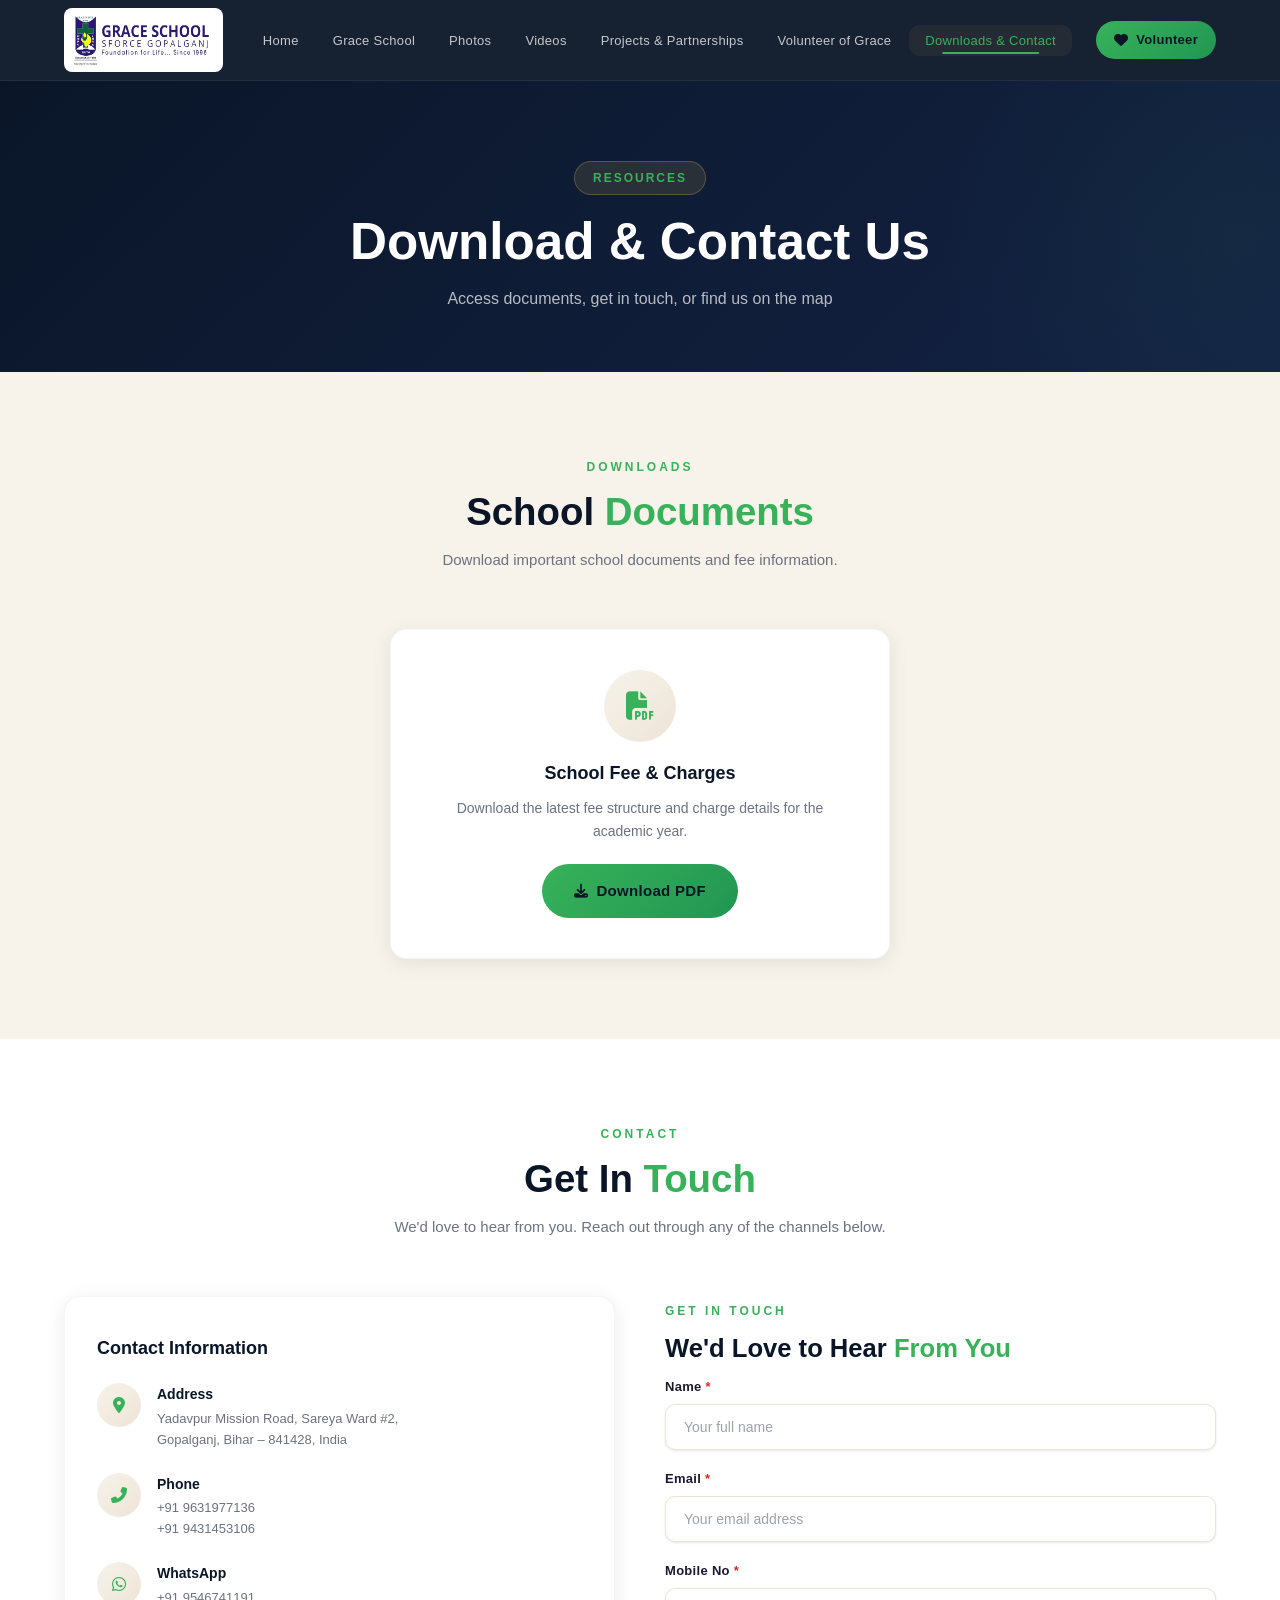
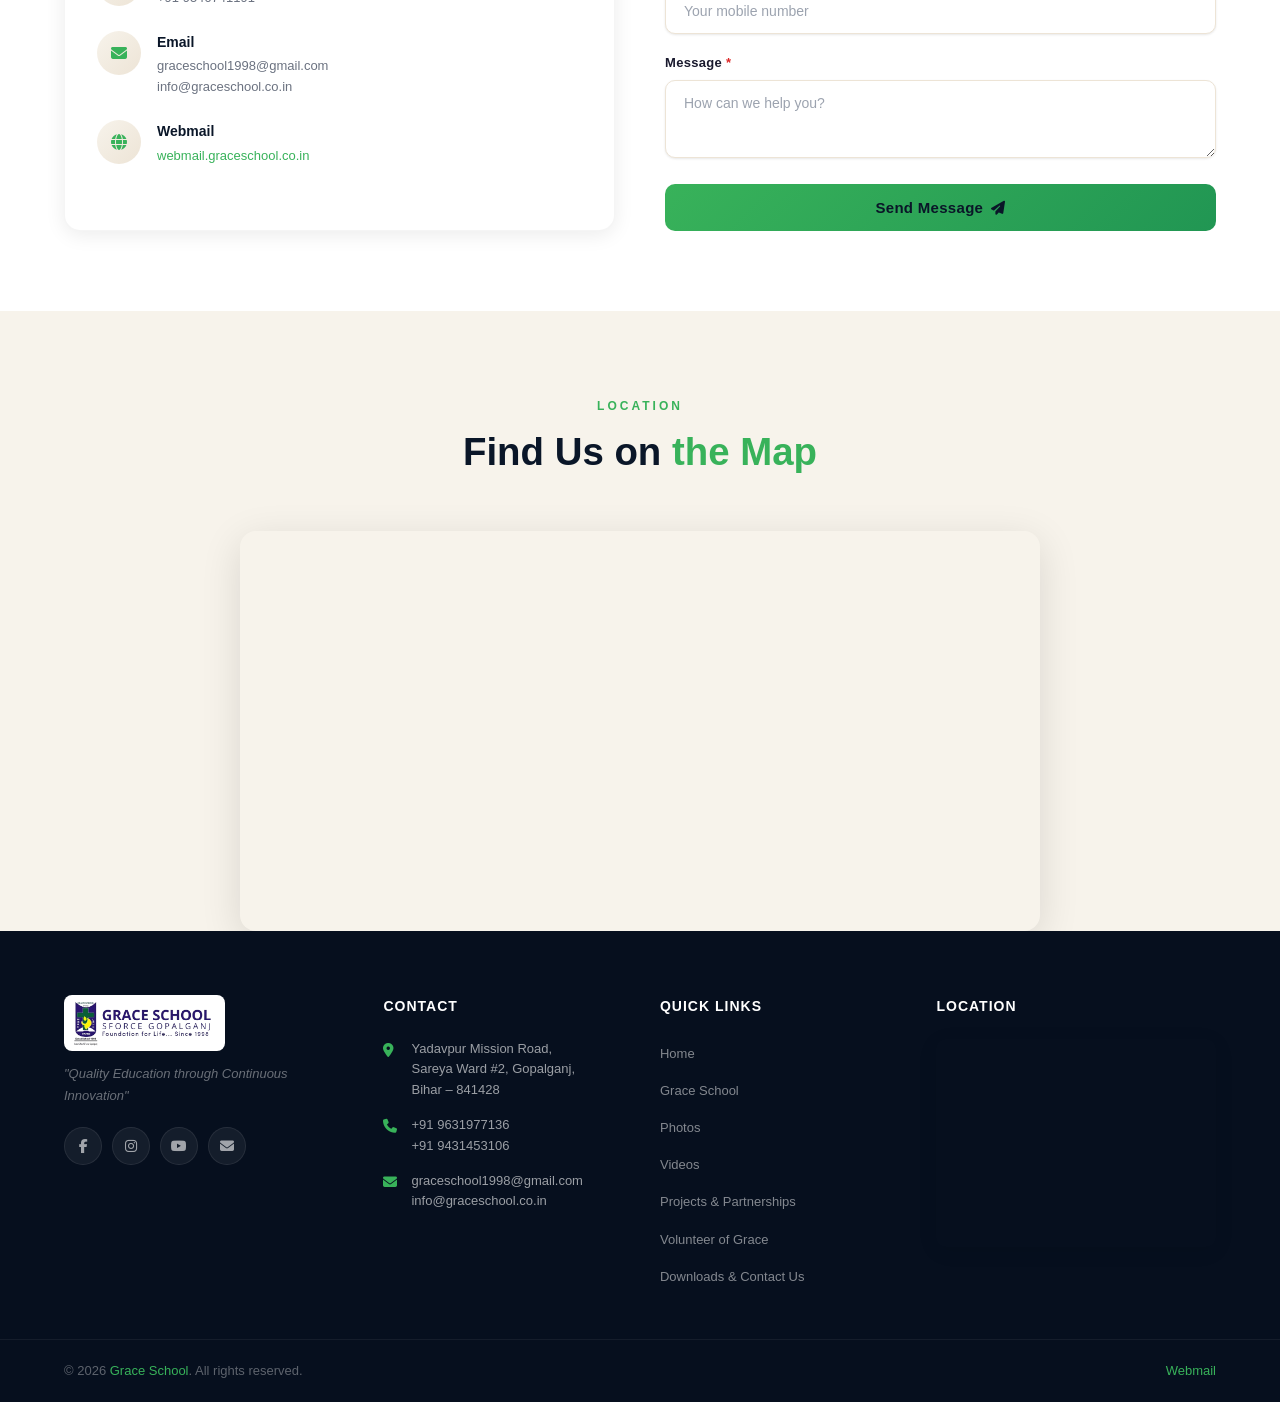
==== downloads-contact.html @ 5f4e21f1 "Rename logo file to force CDN refresh" ====
<!DOCTYPE html>
<html lang="en">
<head>
  <meta charset="UTF-8">
  <meta name="viewport" content="width=device-width, initial-scale=1.0">
  <title>Grace School – Downloads & Contact</title>
  <meta name="description" content="Download Grace School documents and get in touch with us.">
  <link rel="stylesheet" href="https://cdnjs.cloudflare.com/ajax/libs/font-awesome/6.5.0/css/all.min.css">
  <link rel="stylesheet" href="css/style.css?v=2">
  <link rel="icon" href="https://www.graceschool.co.in/assets/img/cropped-Grace-School-Side-Logo.jpg">
</head>
<body>

  <div class="site-wrapper">

    <!-- Header -->
    <header class="header" id="header">
      <div class="container">
        <div class="header-content">
          <div class="logo">
            <a href="index.html">
              <img src="images/grace-logo-2.png?v=2" alt="Grace School Logo">
            </a>
          </div>
          <nav class="nav" id="mainNav">
            <ul>
              <li><a href="index.html">Home</a></li>
              <li><a href="grace-school.html">Grace School</a></li>
              <li><a href="photos.html">Photos</a></li>
              <li><a href="videos.html">Videos</a></li>
              <li><a href="projects-partnerships.html">Projects & Partnerships</a></li>
              <li><a href="volunteer.html">Volunteer of Grace</a></li>
              <li><a href="downloads-contact.html" class="active">Downloads & Contact</a></li>
            </ul>
          </nav>
          <div class="header-actions">
            <a href="https://linktr.ee/vogtrust2021" target="_blank" class="btn-primary btn-sm">
              <i class="fas fa-heart"></i> Volunteer
            </a>
          </div>
          <button class="hamburger" id="hamburger" aria-label="Toggle menu">
            <span></span><span></span><span></span>
          </button>
        </div>
      </div>
    </header>

    <!-- Page Hero -->
    <section class="page-hero">
      <div class="container">
        <div class="page-hero-content">
          <span class="hero-badge">Resources</span>
          <h1>Download &amp; Contact Us</h1>
          <p>Access documents, get in touch, or find us on the map</p>
        </div>
      </div>
    </section>

    <!-- Downloads Section -->
    <section class="page-section cream-bg">
      <div class="container">
        <div class="section-header">
          <div class="section-label">Downloads</div>
          <h2 class="section-heading">School <span class="text-accent">Documents</span></h2>
          <p class="section-sub">Download important school documents and fee information.</p>
        </div>
        <div style="max-width:500px;margin:0 auto;">
          <div class="download-card">
            <div class="download-card-icon">
              <i class="fas fa-file-pdf"></i>
            </div>
            <h3>School Fee &amp; Charges</h3>
            <p>Download the latest fee structure and charge details for the academic year.</p>
            <a href="#" class="btn-primary btn-lg">
              <i class="fas fa-download"></i> Download PDF
            </a>
          </div>
        </div>
      </div>
    </section>

    <!-- Contact Section -->
    <section class="page-section white-bg">
      <div class="container">
        <div class="section-header">
          <div class="section-label">Contact</div>
          <h2 class="section-heading">Get In <span class="text-accent">Touch</span></h2>
          <p class="section-sub">We'd love to hear from you. Reach out through any of the channels below.</p>
        </div>
        <div class="grid-2">
          <div class="contact-info-card">
            <h3 style="font-size:18px;font-weight:700;color:var(--navy);margin-bottom:20px;">Contact Information</h3>
            <div class="contact-info-item">
              <div class="contact-info-icon">
                <i class="fas fa-map-marker-alt"></i>
              </div>
              <div class="contact-info-text">
                <h4>Address</h4>
                <p>Yadavpur Mission Road, Sareya Ward #2,<br>Gopalganj, Bihar – 841428, India</p>
              </div>
            </div>
            <div class="contact-info-item">
              <div class="contact-info-icon">
                <i class="fas fa-phone-alt"></i>
              </div>
              <div class="contact-info-text">
                <h4>Phone</h4>
                <p>+91 9631977136<br>+91 9431453106</p>
              </div>
            </div>
            <div class="contact-info-item">
              <div class="contact-info-icon">
                <i class="fab fa-whatsapp"></i>
              </div>
              <div class="contact-info-text">
                <h4>WhatsApp</h4>
                <p>+91 9546741191</p>
              </div>
            </div>
            <div class="contact-info-item">
              <div class="contact-info-icon">
                <i class="fas fa-envelope"></i>
              </div>
              <div class="contact-info-text">
                <h4>Email</h4>
                <p>graceschool1998@gmail.com<br>info@graceschool.co.in</p>
              </div>
            </div>
            <div class="contact-info-item">
              <div class="contact-info-icon">
                <i class="fas fa-globe"></i>
              </div>
              <div class="contact-info-text">
                <h4>Webmail</h4>
                <p><a href="https://webmail.graceschool.co.in/login.php" target="_blank" style="color:var(--green);">webmail.graceschool.co.in</a></p>
              </div>
            </div>
          </div>
          <div class="contact-form-wrapper">
            <div class="section-label">Get In Touch</div>
            <h2 class="section-heading" style="font-size:clamp(1.3rem,2vw,1.8rem);">We'd Love to Hear <span class="text-accent">From You</span></h2>
            <form id="contactForm" class="premium-form">
              <div class="form-group">
                <label>Name <span class="required">*</span></label>
                <input type="text" required placeholder="Your full name">
              </div>
              <div class="form-group">
                <label>Email <span class="required">*</span></label>
                <input type="email" required placeholder="Your email address">
              </div>
              <div class="form-group">
                <label>Mobile No <span class="required">*</span></label>
                <input type="tel" maxlength="10" required placeholder="Your mobile number">
              </div>
              <div class="form-group">
                <label>Message <span class="required">*</span></label>
                <textarea rows="3" required placeholder="How can we help you?"></textarea>
              </div>
              <button type="submit" class="btn-primary btn-block">
                Send Message <i class="fas fa-paper-plane"></i>
              </button>
            </form>
          </div>
        </div>
      </div>
    </section>

    <!-- Map Section -->
    <section class="page-section cream-bg" style="padding-bottom:0;">
      <div class="container">
        <div class="section-header">
          <div class="section-label">Location</div>
          <h2 class="section-heading">Find Us on <span class="text-accent">the Map</span></h2>
        </div>
        <div style="border-radius:var(--radius);overflow:hidden;box-shadow:var(--shadow-lg);max-width:800px;margin:0 auto;">
          <iframe src="https://www.google.com/maps/embed?pb=!1m14!1m8!1m3!1d3571.1223686066032!2d84.44109749296373!3d26.484004594382505!3m2!1i1024!2i768!4f13.1!3m3!1m2!1s0x0%3A0x8fe959fb7c4a5956!2sGrace%20School!5e0!3m2!1sen!2sin!4v1649658144028!5m2!1sen!2sin" width="100%" height="400" style="border:0; display:block;" allowfullscreen="" loading="lazy"></iframe>
        </div>
      </div>
    </section>

    <!-- Footer -->
    <footer class="footer">
      <div class="footer-main">
        <div class="container">
          <div class="footer-grid">
            <div class="footer-col footer-brand">
              <img src="images/grace-logo-2.png?v=2" alt="Grace School" class="footer-logo">
              <p class="tagline">"Quality Education through Continuous Innovation"</p>
              <div class="footer-social">
                <a href="#" aria-label="Facebook"><i class="fab fa-facebook-f"></i></a>
                <a href="#" aria-label="Instagram"><i class="fab fa-instagram"></i></a>
                <a href="#" aria-label="YouTube"><i class="fab fa-youtube"></i></a>
                <a href="#" aria-label="Email"><i class="fas fa-envelope"></i></a>
              </div>
            </div>
            <div class="footer-col">
              <h4>Contact</h4>
              <ul class="footer-contact">
                <li>
                  <i class="fas fa-map-marker-alt"></i>
                  <span>Yadavpur Mission Road,<br>Sareya Ward #2, Gopalganj,<br>Bihar – 841428</span>
                </li>
                <li>
                  <i class="fas fa-phone"></i>
                  <span>+91 9631977136<br>+91 9431453106</span>
                </li>
                <li>
                  <i class="fas fa-envelope"></i>
                  <span>graceschool1998@gmail.com<br>info@graceschool.co.in</span>
                </li>
              </ul>
            </div>
            <div class="footer-col">
              <h4>Quick Links</h4>
              <ul class="footer-links">
                <li><a href="index.html">Home</a></li>
                <li><a href="grace-school.html">Grace School</a></li>
                <li><a href="photos.html">Photos</a></li>
                <li><a href="videos.html">Videos</a></li>
                <li><a href="projects-partnerships.html">Projects & Partnerships</a></li>
                <li><a href="volunteer.html">Volunteer of Grace</a></li>
                <li><a href="downloads-contact.html">Downloads & Contact Us</a></li>
              </ul>
            </div>
            <div class="footer-col">
              <h4>Location</h4>
              <div class="footer-map">
                <iframe src="https://www.google.com/maps/embed?pb=!1m14!1m8!1m3!1d3571.1223686066032!2d84.44109749296373!3d26.484004594382505!3m2!1i1024!2i768!4f13.1!3m3!1m2!1s0x0%3A0x8fe959fb7c4a5956!2sGrace%20School!5e0!3m2!1sen!2sin!4v1649658144028!5m2!1sen!2sin" width="100%" height="200" style="border:0; border-radius: 8px;" allowfullscreen="" loading="lazy"></iframe>
              </div>
            </div>
          </div>
        </div>
      </div>
      <div class="footer-bottom">
        <div class="container">
          <div class="footer-bottom-content">
            <p>&copy; 2026 <a href="index.html">Grace School</a>. All rights reserved.</p>
            <p><a href="https://webmail.graceschool.co.in/login.php" target="_blank">Webmail</a></p>
          </div>
        </div>
      </div>
    </footer>

  </div>

  <script src="js/main.js"></script>

</body>
</html>
---- css/style.css ----
*,
*::before,
*::after {
  margin: 0;
  padding: 0;
  box-sizing: border-box;
}

:root {
  --navy: #0a1628;
  --navy-dark: #060f1e;
  --navy-light: #132244;
  --indigo: #1a237e;
  --indigo-light: #283593;
  --green: #38b25a;
  --green-light: #5ed477;
  --green-dark: #219653;
  --cream: #f7f3eb;
  --cream-dark: #ede4d6;
  --text: #1a1a2e;
  --text-light: #6b7280;
  --text-muted: #9ca3af;
  --white: #ffffff;
  --shadow-sm: 0 1px 3px rgba(0,0,0,0.06), 0 1px 2px rgba(0,0,0,0.04);
  --shadow-md: 0 4px 20px rgba(0,0,0,0.08);
  --shadow-lg: 0 10px 40px rgba(0,0,0,0.12);
  --shadow-xl: 0 20px 60px rgba(0,0,0,0.15);
  --radius: 16px;
  --radius-sm: 10px;
  --radius-full: 9999px;
  --transition: 0.4s cubic-bezier(0.25, 0.46, 0.45, 0.94);
  --font-body: 'Helvetica Neue', Helvetica, Arial, sans-serif;
  --font-display: 'Helvetica Neue', Helvetica, Arial, sans-serif;
}

html {
  scroll-behavior: smooth;
}

body {
  font-family: var(--font-body);
  color: var(--text);
  line-height: 1.7;
  overflow-x: hidden;
  background: var(--white);
  -webkit-font-smoothing: antialiased;
}

.site-wrapper {
  overflow: hidden;
}

.container {
  max-width: 1200px;
  margin: 0 auto;
  padding: 0 24px;
}

a {
  text-decoration: none;
  color: inherit;
  transition: var(--transition);
}

img {
  max-width: 100%;
  height: auto;
  display: block;
}

ul { list-style: none; }

.text-accent { color: var(--green); }

.divider-dot {
  width: 4px;
  height: 4px;
  background: rgba(255,255,255,0.2);
  border-radius: 50%;
}

/* ======= HEADER ======= */
.header {
  background: rgba(10,22,40,0.95);
  backdrop-filter: blur(20px);
  -webkit-backdrop-filter: blur(20px);
  border-bottom: 1px solid rgba(255,255,255,0.06);
  position: sticky;
  top: 0;
  z-index: 1000;
  padding: 8px 0;
  transition: var(--transition);
}

.header.scrolled {
  background: rgba(10,22,40,0.98);
  box-shadow: 0 4px 30px rgba(0,0,0,0.2);
}

.header-content {
  display: flex;
  align-items: center;
  justify-content: space-between;
  gap: 24px;
}

.logo {
  display: flex;
  align-items: center;
}

.logo img {
  height: 64px;
  width: auto;
  filter: brightness(1.05);
  background: #fff;
  padding: 6px 10px;
  border-radius: 8px;
}

.nav ul {
  display: flex;
  gap: 2px;
}

.nav a {
  padding: 8px 16px;
  font-size: 13px;
  font-weight: 500;
  color: rgba(255,255,255,0.75);
  border-radius: var(--radius-sm);
  transition: var(--transition);
  white-space: nowrap;
  letter-spacing: 0.3px;
  position: relative;
}

.nav a::after {
  content: '';
  position: absolute;
  bottom: 2px;
  left: 50%;
  transform: translateX(-50%) scaleX(0);
  width: 60%;
  height: 2px;
  background: var(--green);
  border-radius: 2px;
  transition: transform 0.3s ease;
}

.nav a:hover::after,
.nav a.active::after {
  transform: translateX(-50%) scaleX(1);
}

.nav a:hover,
.nav a.active {
  color: var(--green);
  background: rgba(201,168,76,0.08);
}

/* ======= BUTTONS ======= */
.btn-primary {
  display: inline-flex;
  align-items: center;
  gap: 8px;
  background: linear-gradient(135deg, var(--green), var(--green-dark));
  color: var(--navy) !important;
  font-weight: 700;
  border: none;
  cursor: pointer;
  transition: var(--transition);
  text-align: center;
  justify-content: center;
  letter-spacing: 0.3px;
}

.btn-primary:hover {
  transform: translateY(-2px);
  box-shadow: 0 8px 30px rgba(201,168,76,0.35);
}

.btn-sm { padding: 8px 18px; border-radius: var(--radius-full); font-size: 13px; }
.btn-lg { padding: 14px 32px; border-radius: var(--radius-full); font-size: 15px; }
.btn-block { width: 100%; padding: 15px 28px; border-radius: var(--radius-sm); font-size: 15px; }

.btn-outline {
  display: inline-flex;
  align-items: center;
  gap: 8px;
  padding: 14px 32px;
  border-radius: var(--radius-full);
  font-weight: 600;
  font-size: 15px;
  color: var(--white);
  border: 2px solid rgba(255,255,255,0.3);
  background: transparent;
  transition: var(--transition);
}

.btn-outline:hover {
  border-color: var(--green);
  color: var(--green);
  background: rgba(201,168,76,0.1);
}

.btn-primary i, .btn-outline i { font-size: 14px; }

/* ======= HAMBURGER ======= */
.hamburger {
  display: none;
  flex-direction: column;
  gap: 5px;
  background: none;
  border: none;
  cursor: pointer;
  padding: 6px;
}

.hamburger span {
  width: 24px;
  height: 2px;
  background: var(--white);
  border-radius: 3px;
  transition: var(--transition);
}

/* ======= HERO ======= */
.hero {
  position: relative;
  z-index: 1;
}

.slider-container {
  position: relative;
  width: 100%;
  height: 85vh;
  min-height: 500px;
  max-height: 800px;
  overflow: hidden;
}

.slider-track {
  display: flex;
  transition: transform 1.2s cubic-bezier(0.25, 0.46, 0.45, 0.94);
  height: 100%;
}

.slide {
  min-width: 100%;
  height: 100%;
  position: relative;
}

.slide img {
  width: 100%;
  height: 100%;
  object-fit: cover;
}

.slide::after {
  content: '';
  position: absolute;
  inset: 0;
  background: linear-gradient(
    135deg,
    rgba(6,15,30,0.85) 0%,
    rgba(10,22,40,0.6) 40%,
    rgba(10,22,40,0.3) 100%
  );
}

.hero-overlay {
  position: absolute;
  inset: 0;
  z-index: 5;
  display: flex;
  align-items: center;
  padding-bottom: 60px;
}

.hero-text {
  max-width: 650px;
}

.hero-badge {
  display: inline-block;
  padding: 6px 18px;
  background: rgba(201,168,76,0.15);
  border: 1px solid rgba(201,168,76,0.3);
  color: var(--green);
  font-size: 12px;
  font-weight: 600;
  letter-spacing: 2px;
  text-transform: uppercase;
  border-radius: var(--radius-full);
  margin-bottom: 20px;
}

.hero-text h1 {
  font-family: var(--font-display);
  font-size: clamp(2.5rem, 5vw, 4.5rem);
  font-weight: 800;
  color: var(--white);
  line-height: 1.1;
  margin-bottom: 16px;
  white-space: nowrap;
}

.hero-text p {
  font-size: clamp(1rem, 1.5vw, 1.2rem);
  color: rgba(255,255,255,0.7);
  margin-bottom: 32px;
  max-width: 520px;
  line-height: 1.6;
}

.hero-buttons {
  display: flex;
  gap: 12px;
  flex-wrap: wrap;
}

.slider-btn {
  position: absolute;
  top: 50%;
  transform: translateY(-50%);
  width: 52px;
  height: 52px;
  border: 1px solid rgba(255,255,255,0.15);
  background: rgba(255,255,255,0.08);
  backdrop-filter: blur(12px);
  color: var(--white);
  font-size: 16px;
  border-radius: 50%;
  cursor: pointer;
  transition: var(--transition);
  z-index: 10;
  display: flex;
  align-items: center;
  justify-content: center;
}

.slider-btn:hover {
  background: var(--green);
  border-color: var(--green);
  color: var(--navy);
}

.slider-btn.prev { left: 24px; }
.slider-btn.next { right: 24px; }

.slider-dots {
  position: absolute;
  bottom: 30px;
  left: 50%;
  transform: translateX(-50%);
  display: flex;
  gap: 10px;
  z-index: 10;
}

.slider-dots span {
  width: 10px;
  height: 10px;
  border-radius: 50%;
  background: rgba(255,255,255,0.3);
  cursor: pointer;
  transition: var(--transition);
  border: 1.5px solid transparent;
}

.slider-dots span.active {
  background: var(--green);
  border-color: var(--green);
  box-shadow: 0 0 12px rgba(201,168,76,0.4);
  transform: scale(1.2);
}

/* ======= SECTIONS ======= */
.section {
  padding: 100px 0;
}

.section-header {
  text-align: center;
  margin-bottom: 56px;
}

.section-label {
  display: inline-block;
  font-size: 12px;
  font-weight: 600;
  letter-spacing: 3px;
  text-transform: uppercase;
  color: var(--green);
  margin-bottom: 12px;
}

.section-label.light {
  color: var(--green-light);
}

.section-heading {
  font-family: var(--font-display);
  font-size: clamp(1.8rem, 3vw, 2.8rem);
  font-weight: 700;
  color: var(--navy);
  line-height: 1.2;
  margin-bottom: 12px;
}

.section-heading.light {
  color: var(--white);
}

.section-sub {
  font-size: 15px;
  color: var(--text-light);
  max-width: 500px;
  margin: 0 auto;
}

.section-sub.light {
  color: rgba(255,255,255,0.6);
}

/* ======= GRID ======= */
.grid-2 {
  display: grid;
  grid-template-columns: 1fr 1fr;
  gap: 50px;
}

.grid-3 {
  display: grid;
  grid-template-columns: repeat(3, 1fr);
  gap: 28px;
}

.align-center { align-items: center; }

/* ======= CONTACT ======= */
.section-contact {
  background: var(--cream);
  position: relative;
}

.premium-form .form-group {
  margin-bottom: 18px;
}

.premium-form label {
  display: block;
  margin-bottom: 6px;
  font-size: 13px;
  font-weight: 600;
  color: var(--text);
  letter-spacing: 0.3px;
}

.required { color: #dc2626; }

.premium-form input,
.premium-form textarea {
  width: 100%;
  padding: 14px 18px;
  border: 1.5px solid var(--cream-dark);
  border-radius: var(--radius-sm);
  background: var(--white);
  color: var(--text);
  font-family: var(--font-body);
  font-size: 14px;
  transition: var(--transition);
  box-shadow: var(--shadow-sm);
}

.premium-form input:focus,
.premium-form textarea:focus {
  outline: none;
  border-color: var(--green);
  box-shadow: 0 0 0 4px rgba(201,168,76,0.1);
}

.premium-form input::placeholder,
.premium-form textarea::placeholder {
  color: var(--text-muted);
}

/* Volunteer Glass Card */
.glass-card {
  background: rgba(255,255,255,0.7);
  backdrop-filter: blur(20px);
  -webkit-backdrop-filter: blur(20px);
  border: 1px solid rgba(255,255,255,0.8);
  border-radius: var(--radius);
  box-shadow: var(--shadow-lg);
}

.volunteer-card {
  padding: 48px 40px;
  height: 100%;
  display: flex;
  flex-direction: column;
  align-items: center;
  justify-content: center;
  text-align: center;
}

.volunteer-badge {
  display: inline-flex;
  align-items: center;
  gap: 8px;
  padding: 6px 16px;
  background: linear-gradient(135deg, var(--green), var(--green-dark));
  color: var(--navy);
  border-radius: var(--radius-full);
  font-size: 12px;
  font-weight: 700;
  letter-spacing: 1px;
  text-transform: uppercase;
  margin-bottom: 24px;
}

.volunteer-logo {
  max-width: 180px;
  margin-bottom: 20px;
}

.volunteer-card h3 {
  font-family: var(--font-display);
  font-size: 20px;
  color: var(--navy);
  margin-bottom: 12px;
  line-height: 1.4;
}

.volunteer-card p {
  font-size: 14px;
  color: var(--text-light);
  margin-bottom: 28px;
  max-width: 320px;
}

/* ======= ABOUT ======= */
.about-section {
  background: linear-gradient(135deg, var(--navy) 0%, var(--navy-light) 100%);
  position: relative;
  overflow: hidden;
}

.about-section::before {
  content: '';
  position: absolute;
  top: -50%;
  right: -20%;
  width: 600px;
  height: 600px;
  background: radial-gradient(circle, rgba(201,168,76,0.06) 0%, transparent 70%);
  pointer-events: none;
}

.about-image-wrapper {
  position: relative;
}

.about-image-frame {
  border-radius: var(--radius);
  overflow: hidden;
  box-shadow: var(--shadow-xl);
  border: 2px solid rgba(201,168,76,0.2);
}

.about-image-frame img {
  width: 100%;
  height: 450px;
  object-fit: cover;
  transition: transform 0.6s ease;
}

.about-image-frame:hover img {
  transform: scale(1.03);
}

.experience-badge {
  position: absolute;
  bottom: -20px;
  right: -20px;
  background: linear-gradient(135deg, var(--green), var(--green-dark));
  color: var(--navy);
  padding: 24px 28px;
  border-radius: var(--radius);
  text-align: center;
  box-shadow: var(--shadow-lg);
  line-height: 1.2;
}

.exp-number {
  display: block;
  font-size: 2rem;
  font-weight: 800;
}

.exp-label {
  font-size: 12px;
  font-weight: 600;
  letter-spacing: 0.5px;
}

.about-content p {
  font-size: 14px;
  color: rgba(255,255,255,0.7);
  margin-bottom: 14px;
  line-height: 1.8;
}

.about-content strong {
  color: var(--white);
}

.about-features {
  display: grid;
  grid-template-columns: 1fr 1fr;
  gap: 10px;
  margin: 24px 0;
}

.about-feature {
  display: flex;
  align-items: center;
  gap: 10px;
  font-size: 14px;
  color: rgba(255,255,255,0.8);
}

.about-feature i {
  color: var(--green);
  font-size: 16px;
}

.section-bg-shape {
  display: none;
}

/* ======= STATS ======= */
.section-stats {
  background: var(--white);
}

.stats-grid {
  display: grid;
  grid-template-columns: repeat(4, 1fr);
  gap: 24px;
}

.stat-card {
  text-align: center;
  padding: 40px 24px;
  background: var(--white);
  border-radius: var(--radius);
  box-shadow: var(--shadow-md);
  transition: var(--transition);
  border: 1px solid rgba(0,0,0,0.04);
  position: relative;
  overflow: hidden;
}

.stat-card::before {
  content: '';
  position: absolute;
  top: 0;
  left: 0;
  right: 0;
  height: 3px;
  background: linear-gradient(90deg, var(--green), var(--green-light));
  transform: scaleX(0);
  transition: transform 0.4s ease;
  transform-origin: left;
}

.stat-card:hover::before {
  transform: scaleX(1);
}

.stat-card:hover {
  transform: translateY(-6px);
  box-shadow: var(--shadow-xl);
}

.stat-icon {
  width: 72px;
  height: 72px;
  margin: 0 auto 16px;
  display: flex;
  align-items: center;
  justify-content: center;
  background: linear-gradient(135deg, var(--cream) 0%, var(--cream-dark) 100%);
  border-radius: 50%;
  padding: 16px;
  transition: var(--transition);
}

.stat-card:hover .stat-icon {
  transform: scale(1.1);
}

.stat-icon img {
  width: 100%;
  height: 100%;
  object-fit: contain;
}

.stat-number {
  font-size: 2.8rem;
  font-weight: 800;
  color: var(--navy);
  margin-bottom: 4px;
  line-height: 1;
}

.stat-label {
  font-size: 14px;
  color: var(--text-light);
  font-weight: 500;
}

/* ======= UNIQUENESS ======= */
.section-uniqueness {
  background: var(--cream);
}

.feature-card {
  text-align: center;
  padding: 44px 28px;
  background: var(--white);
  border-radius: var(--radius);
  box-shadow: var(--shadow-md);
  transition: var(--transition);
  position: relative;
  border: 1px solid rgba(0,0,0,0.04);
}

.feature-card.featured {
  border-color: rgba(201,168,76,0.2);
  box-shadow: 0 8px 32px rgba(201,168,76,0.12);
}

.feature-card:hover {
  transform: translateY(-8px);
  box-shadow: var(--shadow-xl);
}

.feature-icon-wrapper {
  display: flex;
  justify-content: center;
  margin-bottom: 20px;
}

.feature-icon {
  width: 88px;
  height: 88px;
  display: flex;
  align-items: center;
  justify-content: center;
  background: linear-gradient(135deg, var(--cream), var(--cream-dark));
  border-radius: 50%;
  padding: 20px;
  transition: var(--transition);
}

.feature-card:hover .feature-icon {
  background: linear-gradient(135deg, var(--green-light), var(--green));
}

.feature-icon img {
  width: 100%;
  height: 100%;
  object-fit: contain;
  transition: var(--transition);
}

.feature-card:hover .feature-icon img {
  filter: brightness(0) invert(1);
}

.feature-card h3 {
  font-family: var(--font-display);
  font-size: 20px;
  font-weight: 700;
  color: var(--navy);
  margin-bottom: 10px;
}

.feature-card p {
  font-size: 13px;
  color: var(--text-light);
  line-height: 1.7;
}

.feature-line {
  width: 40px;
  height: 2px;
  background: linear-gradient(90deg, var(--green), transparent);
  margin: 16px auto 0;
  border-radius: 2px;
}

/* ======= PARTNERS ======= */
.section-partners {
  background: linear-gradient(135deg, var(--navy) 0%, var(--navy-dark) 100%);
  position: relative;
}

.partners-carousel {
  position: relative;
  overflow: hidden;
}

.partner-track {
  display: flex;
  gap: 24px;
  transition: transform 0.5s ease;
  padding: 10px 0;
}

.partner-card {
  min-width: 270px;
  flex-shrink: 0;
}

.partner-card a {
  display: block;
  text-align: center;
  padding: 36px 24px;
  background: rgba(255,255,255,0.05);
  border: 1px solid rgba(255,255,255,0.08);
  border-radius: var(--radius);
  transition: var(--transition);
}

.partner-card a:hover {
  background: rgba(255,255,255,0.1);
  border-color: rgba(201,168,76,0.3);
  transform: translateY(-4px);
  box-shadow: 0 12px 40px rgba(0,0,0,0.3);
}

.partner-card img {
  height: 72px;
  width: auto;
  margin: 0 auto 16px;
  object-fit: contain;
  filter: brightness(0.9);
}

.partner-card h4 {
  color: var(--white);
  font-size: 15px;
  font-weight: 600;
  letter-spacing: 0.3px;
}

.carousel-controls {
  display: flex;
  justify-content: center;
  gap: 12px;
  margin-top: 32px;
}

.carousel-btn {
  width: 46px;
  height: 46px;
  border: 1.5px solid rgba(255,255,255,0.15);
  background: rgba(255,255,255,0.05);
  color: var(--white);
  border-radius: 50%;
  cursor: pointer;
  transition: var(--transition);
  font-size: 14px;
  display: flex;
  align-items: center;
  justify-content: center;
}

.carousel-btn:hover {
  background: var(--green);
  border-color: var(--green);
  color: var(--navy);
}

/* ======= MEMBERS ======= */
.section-members {
  background: var(--white);
}

.member-card {
  background: var(--white);
  border-radius: var(--radius);
  overflow: hidden;
  box-shadow: var(--shadow-md);
  transition: var(--transition);
  border: 1px solid rgba(0,0,0,0.04);
}

.member-card:hover {
  transform: translateY(-8px);
  box-shadow: var(--shadow-xl);
}

.member-image {
  height: 280px;
  overflow: hidden;
  position: relative;
}

.member-image img {
  width: 100%;
  height: 100%;
  object-fit: cover;
  transition: transform 0.6s ease;
}

.member-card:hover .member-image img {
  transform: scale(1.08);
}

.member-overlay {
  position: absolute;
  bottom: 0;
  left: 0;
  right: 0;
  padding: 16px 20px;
  background: linear-gradient(transparent, rgba(6,15,30,0.8));
}

.member-overlay span {
  color: var(--green-light);
  font-size: 12px;
  font-weight: 600;
  letter-spacing: 1.5px;
  text-transform: uppercase;
}

.member-info {
  padding: 20px 24px;
}

.member-info h3 {
  font-size: 15px;
  font-weight: 700;
  color: var(--navy);
  margin-bottom: 4px;
  line-height: 1.4;
}

.member-info p {
  font-size: 13px;
  color: var(--text-light);
}

/* ======= GALLERY ======= */
.section-gallery {
  background: var(--cream);
}

.gallery-grid {
  gap: 24px;
}

.gallery-item {
  border-radius: var(--radius);
  overflow: hidden;
  position: relative;
  box-shadow: var(--shadow-md);
  cursor: pointer;
}

.gallery-item img {
  width: 100%;
  height: 320px;
  object-fit: cover;
  transition: transform 0.6s ease;
}

.gallery-item:hover img {
  transform: scale(1.05);
}

.gallery-overlay {
  position: absolute;
  inset: 0;
  background: rgba(6,15,30,0.4);
  display: flex;
  align-items: center;
  justify-content: center;
  opacity: 0;
  transition: var(--transition);
}

.gallery-item:hover .gallery-overlay {
  opacity: 1;
}

.gallery-overlay i {
  color: var(--white);
  font-size: 28px;
  background: rgba(201,168,76,0.2);
  width: 56px;
  height: 56px;
  display: flex;
  align-items: center;
  justify-content: center;
  border-radius: 50%;
  backdrop-filter: blur(10px);
}

/* ======= CTA ======= */
.section-cta {
  background: var(--white);
  padding: 80px 0;
}

.cta-card {
  background: linear-gradient(135deg, var(--navy) 0%, var(--navy-light) 100%);
  border-radius: var(--radius);
  padding: 60px;
  text-align: center;
  position: relative;
  overflow: hidden;
}

.cta-card::before {
  content: '';
  position: absolute;
  top: -50%;
  left: -20%;
  width: 500px;
  height: 500px;
  background: radial-gradient(circle, rgba(201,168,76,0.08) 0%, transparent 60%);
  pointer-events: none;
}

.cta-content {
  position: relative;
  z-index: 1;
}

.cta-badge {
  display: inline-flex;
  align-items: center;
  gap: 8px;
  padding: 6px 18px;
  background: rgba(201,168,76,0.15);
  border: 1px solid rgba(201,168,76,0.25);
  color: var(--green);
  border-radius: var(--radius-full);
  font-size: 12px;
  font-weight: 600;
  letter-spacing: 1px;
  text-transform: uppercase;
  margin-bottom: 20px;
}

.cta-card h2 {
  font-family: var(--font-display);
  font-size: clamp(1.5rem, 2.5vw, 2.2rem);
  color: var(--white);
  margin-bottom: 12px;
  line-height: 1.3;
}

.cta-card p {
  font-size: 15px;
  color: rgba(255,255,255,0.7);
  margin-bottom: 28px;
  max-width: 480px;
  margin-left: auto;
  margin-right: auto;
}

/* ======= FOOTER ======= */
.footer {
  background: var(--navy-dark);
}

.footer-main {
  padding: 64px 0 40px;
}

.footer-grid {
  display: grid;
  grid-template-columns: 1.3fr 1.1fr 1.1fr 1.3fr;
  gap: 40px;
}

.footer-logo {
  height: 56px;
  width: auto;
  margin-bottom: 12px;
  background: #fff;
  padding: 5px 10px;
  border-radius: 8px;
}

.footer-brand .tagline {
  font-style: italic;
  color: rgba(255,255,255,0.4);
  font-size: 13px;
  margin-bottom: 20px;
}

.footer-social {
  display: flex;
  gap: 10px;
}

.footer-social a {
  width: 38px;
  height: 38px;
  display: flex;
  align-items: center;
  justify-content: center;
  background: rgba(255,255,255,0.06);
  border: 1px solid rgba(255,255,255,0.08);
  border-radius: 50%;
  color: rgba(255,255,255,0.6);
  font-size: 14px;
  transition: var(--transition);
}

.footer-social a:hover {
  background: var(--green);
  border-color: var(--green);
  color: var(--navy);
  transform: translateY(-3px);
}

.footer-col h4 {
  font-size: 14px;
  font-weight: 700;
  color: var(--white);
  margin-bottom: 20px;
  letter-spacing: 1px;
  text-transform: uppercase;
}

.footer-contact li {
  display: flex;
  gap: 12px;
  margin-bottom: 14px;
  font-size: 13px;
  color: rgba(255,255,255,0.6);
  line-height: 1.6;
}

.footer-contact i {
  color: var(--green);
  margin-top: 4px;
  min-width: 16px;
  font-size: 14px;
}

.footer-links li {
  margin-bottom: 10px;
}

.footer-links a {
  font-size: 13px;
  color: rgba(255,255,255,0.5);
  transition: var(--transition);
}

.footer-links a:hover {
  color: var(--green);
  padding-left: 6px;
}

.footer-map {
  border-radius: var(--radius-sm);
  overflow: hidden;
  box-shadow: var(--shadow-md);
}

.footer-bottom {
  border-top: 1px solid rgba(255,255,255,0.06);
  padding: 20px 0;
}

.footer-bottom-content {
  display: flex;
  justify-content: space-between;
  align-items: center;
  font-size: 13px;
  color: rgba(255,255,255,0.35);
}

.footer-bottom-content a {
  color: var(--green);
}

.footer-bottom-content a:hover {
  color: var(--green-light);
}

/* ======= PAGE HERO (Inner Pages) ======= */
.page-hero {
  background: linear-gradient(135deg, var(--navy) 0%, var(--navy-light) 100%);
  padding: 80px 0 60px;
  position: relative;
  overflow: hidden;
}

.page-hero::before {
  content: '';
  position: absolute;
  top: -50%;
  right: -20%;
  width: 600px;
  height: 600px;
  background: radial-gradient(circle, rgba(56,178,90,0.06) 0%, transparent 70%);
  pointer-events: none;
}

.page-hero-content {
  position: relative;
  z-index: 1;
  text-align: center;
}

.page-hero-content h1 {
  font-family: var(--font-display);
  font-size: clamp(2rem, 4vw, 3.2rem);
  font-weight: 800;
  color: var(--white);
  line-height: 1.2;
  margin-bottom: 12px;
}

.page-hero-content .hero-badge {
  margin-bottom: 16px;
}

.page-hero-content p {
  font-size: 16px;
  color: rgba(255,255,255,0.7);
  max-width: 600px;
  margin: 0 auto;
}

/* ======= PAGE SECTIONS ======= */
.page-section {
  padding: 80px 0;
}

.page-section.cream-bg { background: var(--cream); }
.page-section.white-bg { background: var(--white); }
.page-section.navy-bg {
  background: linear-gradient(135deg, var(--navy) 0%, var(--navy-light) 100%);
}

/* ======= MASONRY GALLERY ======= */
.masonry-grid {
  columns: 3;
  column-gap: 20px;
}

.masonry-item {
  break-inside: avoid;
  margin-bottom: 20px;
  border-radius: var(--radius);
  overflow: hidden;
  box-shadow: var(--shadow-md);
  background: var(--white);
  transition: var(--transition);
}

.masonry-item:hover {
  transform: translateY(-4px);
  box-shadow: var(--shadow-xl);
}

.masonry-item img {
  width: 100%;
  display: block;
}

.masonry-caption {
  padding: 14px 18px;
  font-size: 13px;
  color: var(--text);
  font-weight: 600;
  background: var(--white);
  text-align: center;
  border-top: 1px solid rgba(0,0,0,0.04);
}

@media (max-width: 768px) {
  .masonry-grid { columns: 2; }
}

@media (max-width: 480px) {
  .masonry-grid { columns: 1; }
}

/* ======= PROJECTS TABLE ======= */
.projects-table-wrap {
  overflow-x: auto;
  border-radius: var(--radius);
  box-shadow: var(--shadow-md);
}

.projects-table {
  width: 100%;
  border-collapse: collapse;
  background: var(--white);
}

.projects-table th {
  background: var(--navy);
  color: var(--white);
  padding: 16px 20px;
  text-align: left;
  font-size: 13px;
  font-weight: 600;
  letter-spacing: 1px;
  text-transform: uppercase;
}

.projects-table td {
  padding: 14px 20px;
  font-size: 14px;
  color: var(--text);
  border-bottom: 1px solid rgba(0,0,0,0.04);
}

.projects-table tr:last-child td {
  border-bottom: none;
}

.projects-table tr:hover td {
  background: rgba(56,178,90,0.04);
}

.projects-table .project-btn {
  display: inline-flex;
  align-items: center;
  gap: 6px;
  padding: 8px 18px;
  background: linear-gradient(135deg, var(--green), var(--green-dark));
  color: var(--navy) !important;
  font-weight: 700;
  font-size: 12px;
  border-radius: var(--radius-full);
  transition: var(--transition);
  text-decoration: none;
  white-space: nowrap;
}

.projects-table .project-btn:hover {
  transform: translateY(-2px);
  box-shadow: 0 6px 20px rgba(56,178,90,0.3);
}

.projects-table td:first-child {
  font-weight: 600;
  color: var(--navy);
}

/* ======= VOG CARDS ======= */
.vog-cards {
  display: grid;
  grid-template-columns: repeat(auto-fill, minmax(280px, 1fr));
  gap: 24px;
}

.vog-card {
  background: var(--white);
  border-radius: var(--radius);
  padding: 36px 28px;
  box-shadow: var(--shadow-md);
  text-align: center;
  transition: var(--transition);
  border: 1px solid rgba(0,0,0,0.04);
}

.vog-card:hover {
  transform: translateY(-6px);
  box-shadow: var(--shadow-xl);
}

.vog-card-icon {
  width: 64px;
  height: 64px;
  margin: 0 auto 16px;
  display: flex;
  align-items: center;
  justify-content: center;
  background: linear-gradient(135deg, var(--cream), var(--cream-dark));
  border-radius: 50%;
  font-size: 24px;
  color: var(--green);
}

.vog-card h3 {
  font-size: 16px;
  font-weight: 700;
  color: var(--navy);
  margin-bottom: 8px;
}

.vog-card p {
  font-size: 13px;
  color: var(--text-light);
  margin-bottom: 20px;
  line-height: 1.6;
}

.vog-card .btn-primary {
  font-size: 13px;
  padding: 10px 22px;
  border-radius: var(--radius-full);
}

/* ======= DOWNLOAD & CONTACT PAGE ======= */
.download-card {
  background: var(--white);
  border-radius: var(--radius);
  padding: 40px;
  box-shadow: var(--shadow-md);
  text-align: center;
  border: 1px solid rgba(0,0,0,0.04);
  transition: var(--transition);
}

.download-card:hover {
  transform: translateY(-4px);
  box-shadow: var(--shadow-xl);
}

.download-card-icon {
  width: 72px;
  height: 72px;
  margin: 0 auto 16px;
  display: flex;
  align-items: center;
  justify-content: center;
  background: linear-gradient(135deg, var(--cream), var(--cream-dark));
  border-radius: 50%;
  font-size: 28px;
  color: var(--green);
}

.download-card h3 {
  font-size: 18px;
  font-weight: 700;
  color: var(--navy);
  margin-bottom: 8px;
}

.download-card p {
  font-size: 14px;
  color: var(--text-light);
  margin-bottom: 20px;
}

.contact-info-card {
  background: var(--white);
  border-radius: var(--radius);
  padding: 36px 32px;
  box-shadow: var(--shadow-md);
  border: 1px solid rgba(0,0,0,0.04);
  height: 100%;
}

.contact-info-item {
  display: flex;
  gap: 16px;
  margin-bottom: 22px;
  align-items: flex-start;
}

.contact-info-item:last-child {
  margin-bottom: 0;
}

.contact-info-icon {
  width: 44px;
  height: 44px;
  min-width: 44px;
  display: flex;
  align-items: center;
  justify-content: center;
  background: linear-gradient(135deg, var(--cream), var(--cream-dark));
  border-radius: 50%;
  font-size: 16px;
  color: var(--green);
}

.contact-info-text h4 {
  font-size: 14px;
  font-weight: 700;
  color: var(--navy);
  margin-bottom: 2px;
}

.contact-info-text p {
  font-size: 13px;
  color: var(--text-light);
  line-height: 1.6;
}

/* ======= VIDEO PLACEHOLDER ======= */
.video-placeholder {
  background: linear-gradient(135deg, var(--navy) 0%, var(--navy-light) 100%);
  border-radius: var(--radius);
  padding: 80px 40px;
  text-align: center;
  position: relative;
  overflow: hidden;
}

.video-placeholder::before {
  content: '';
  position: absolute;
  top: -50%;
  left: -20%;
  width: 500px;
  height: 500px;
  background: radial-gradient(circle, rgba(56,178,90,0.08) 0%, transparent 60%);
  pointer-events: none;
}

.video-placeholder * {
  position: relative;
  z-index: 1;
}

.video-placeholder-icon {
  font-size: 64px;
  color: var(--green);
  margin-bottom: 20px;
}

.video-placeholder h3 {
  font-family: var(--font-display);
  font-size: 24px;
  font-weight: 700;
  color: var(--white);
  margin-bottom: 8px;
}

.video-placeholder p {
  color: rgba(255,255,255,0.6);
  font-size: 15px;
  max-width: 420px;
  margin: 0 auto;
}

/* ======= REVEAL ANIMATIONS ======= */
.reveal {
  opacity: 0;
  transform: translateY(40px);
  transition: opacity 0.7s cubic-bezier(0.25, 0.46, 0.45, 0.94),
              transform 0.7s cubic-bezier(0.25, 0.46, 0.45, 0.94);
}

.reveal.visible {
  opacity: 1;
  transform: translateY(0);
}

.about-content.reveal {
  transition-delay: 0.2s;
}

.member-card.reveal:nth-child(2) { transition-delay: 0.1s; }
.member-card.reveal:nth-child(3) { transition-delay: 0.2s; }

.feature-card.reveal:nth-child(2) { transition-delay: 0.1s; }
.feature-card.reveal:nth-child(3) { transition-delay: 0.2s; }

.stat-card.reveal:nth-child(1) { transition-delay: 0s; }
.stat-card.reveal:nth-child(2) { transition-delay: 0.08s; }
.stat-card.reveal:nth-child(3) { transition-delay: 0.16s; }
.stat-card.reveal:nth-child(4) { transition-delay: 0.24s; }

/* ======= RESPONSIVE ======= */
@media (max-width: 1024px) {
  .stats-grid { grid-template-columns: repeat(2, 1fr); gap: 16px; }
  .footer-grid { grid-template-columns: repeat(2, 1fr); gap: 32px; }
  .slider-container { height: 60vh; min-height: 400px; }
  .experience-badge { right: -10px; bottom: -10px; padding: 18px 22px; }
}

@media (max-width: 900px) {
  .nav { display: none; }
  .header-actions { display: none; }
  .hamburger { display: flex; }

  .nav.open {
    display: flex;
    position: absolute;
    top: 100%;
    left: 0;
    right: 0;
    background: rgba(10,22,40,0.98);
    backdrop-filter: blur(20px);
    padding: 20px 24px;
    z-index: 100;
    border-bottom: 1px solid rgba(255,255,255,0.06);
    max-height: 80vh;
    overflow-y: auto;
  }

  .nav.open ul {
    flex-direction: column;
    width: 100%;
  }

  .nav.open a {
    display: block;
    padding: 16px 20px;
    border-radius: var(--radius-sm);
    font-size: 15px;
    border-bottom: 1px solid rgba(255,255,255,0.04);
  }

  .nav.open li:last-child a {
    border-bottom: none;
  }

  .grid-2, .grid-3 {
    grid-template-columns: 1fr;
  }

  .section {
    padding: 60px 0;
  }

  .page-section {
    padding: 50px 0;
  }

  .page-hero {
    padding: 50px 0 40px;
  }

  .slider-container {
    height: 50vh;
    min-height: 350px;
  }

  .hero-text h1 {
    font-size: 2.2rem;
  }

  .about-features {
    grid-template-columns: 1fr;
  }

  .experience-badge {
    position: relative;
    bottom: auto;
    right: auto;
    margin-top: -20px;
    z-index: 2;
    width: fit-content;
    margin-left: auto;
    margin-right: auto;
  }

  .cta-card {
    padding: 40px 24px;
  }

  .vog-cards {
    grid-template-columns: 1fr;
  }

  .contact-form-wrapper .premium-form {
    margin-top: 30px;
  }
}

@media (max-width: 600px) {
  .divider-dot { display: none; }

  .stats-grid {
    grid-template-columns: 1fr 1fr;
    gap: 12px;
  }

  .stat-card {
    padding: 24px 16px;
  }

  .stat-icon {
    width: 56px;
    height: 56px;
    padding: 12px;
  }

  .stat-number { font-size: 2rem; }
  .stat-label { font-size: 12px; }

  .footer-grid { grid-template-columns: 1fr; gap: 32px; }
  .footer-map iframe { height: 220px; }

  .slider-container { height: 60vh; min-height: 300px; }

  .slider-btn {
    width: 40px;
    height: 40px;
    font-size: 13px;
  }

  .slider-btn.prev { left: 12px; }
  .slider-btn.next { right: 12px; }

  .hero-text h1 { font-size: 1.8rem; }

  .hero-buttons {
    flex-direction: column;
  }

  .hero-buttons .btn-lg {
    width: 100%;
    text-align: center;
  }

  .volunteer-card {
    padding: 32px 20px;
  }

  .footer-bottom-content {
    flex-direction: column;
    gap: 8px;
    text-align: center;
  }

  .about-image-frame img {
    height: 260px;
  }

  .about-img-fixed {
    height: 240px !important;
  }

  .gallery-item img {
    height: 220px;
  }

  .member-image {
    height: 220px;
  }

  .page-hero {
    padding: 40px 0 30px;
  }

  .page-hero-content h1 {
    font-size: 1.7rem;
  }

  .page-hero-content p {
    font-size: 14px;
  }

  .page-section {
    padding: 40px 0;
  }

  .section-heading {
    font-size: 1.5rem;
  }

  .section-label {
    font-size: 10px;
    padding: 4px 14px;
  }

  .vog-card {
    padding: 28px 20px;
  }

  .download-card {
    padding: 28px 20px;
  }

  .contact-info-card {
    padding: 24px 20px;
  }

  .contact-info-item {
    gap: 12px;
  }

  .projects-table th,
  .projects-table td {
    padding: 12px 14px;
    font-size: 12px;
  }

  .projects-table .project-btn {
    font-size: 11px;
    padding: 6px 14px;
  }

  .video-placeholder {
    padding: 50px 24px;
  }

  .video-placeholder-icon {
    font-size: 44px;
  }

  .video-placeholder h3 {
    font-size: 20px;
  }

  .masonry-item {
    margin-bottom: 14px;
  }

  .masonry-caption {
    padding: 10px 14px;
    font-size: 12px;
  }

  .about-image-wrapper .experience-badge {
    position: relative;
    right: auto;
    bottom: auto;
    margin-top: -20px;
    z-index: 2;
    width: fit-content;
    margin-left: auto;
    margin-right: auto;
  }

  .partners-grid {
    grid-template-columns: repeat(2, 1fr);
    gap: 16px;
  }

  .partners-grid img {
    max-height: 60px;
  }
}

@media (max-width: 480px) {
  .container {
    padding-left: 16px;
    padding-right: 16px;
  }

  .header-content {
    padding: 12px 0;
  }

  .logo img {
    max-height: 44px;
  }

  .page-hero-content h1 {
    font-size: 1.5rem;
  }

  .section-heading {
    font-size: 1.3rem;
  }

  .section-sub {
    font-size: 13px;
  }

  .grid-2 {
    gap: 24px;
  }

  .stats-grid {
    gap: 8px;
  }

  .stat-card {
    padding: 20px 12px;
  }

  .stat-number {
    font-size: 1.6rem;
  }

  .stat-icon {
    width: 48px;
    height: 48px;
    padding: 10px;
  }

  .stat-label {
    font-size: 11px;
  }

  .about-image-frame img,
  .about-img-fixed {
    height: 200px !important;
  }

  .footer-brand .tagline {
    font-size: 12px;
  }
}

@media (max-width: 380px) {
  .container {
    padding-left: 12px;
    padding-right: 12px;
  }

  .stats-grid {
    grid-template-columns: 1fr 1fr;
    gap: 6px;
  }
  .stat-card { padding: 14px 8px; }
  .stat-number { font-size: 1.3rem; }
  .stat-icon { width: 40px; height: 40px; padding: 8px; font-size: 18px; }
  .stat-label { font-size: 10px; }
  .page-hero { padding: 32px 0 24px; }
  .page-hero-content h1 { font-size: 1.3rem; }
  .about-image-frame img { height: 180px; }
}
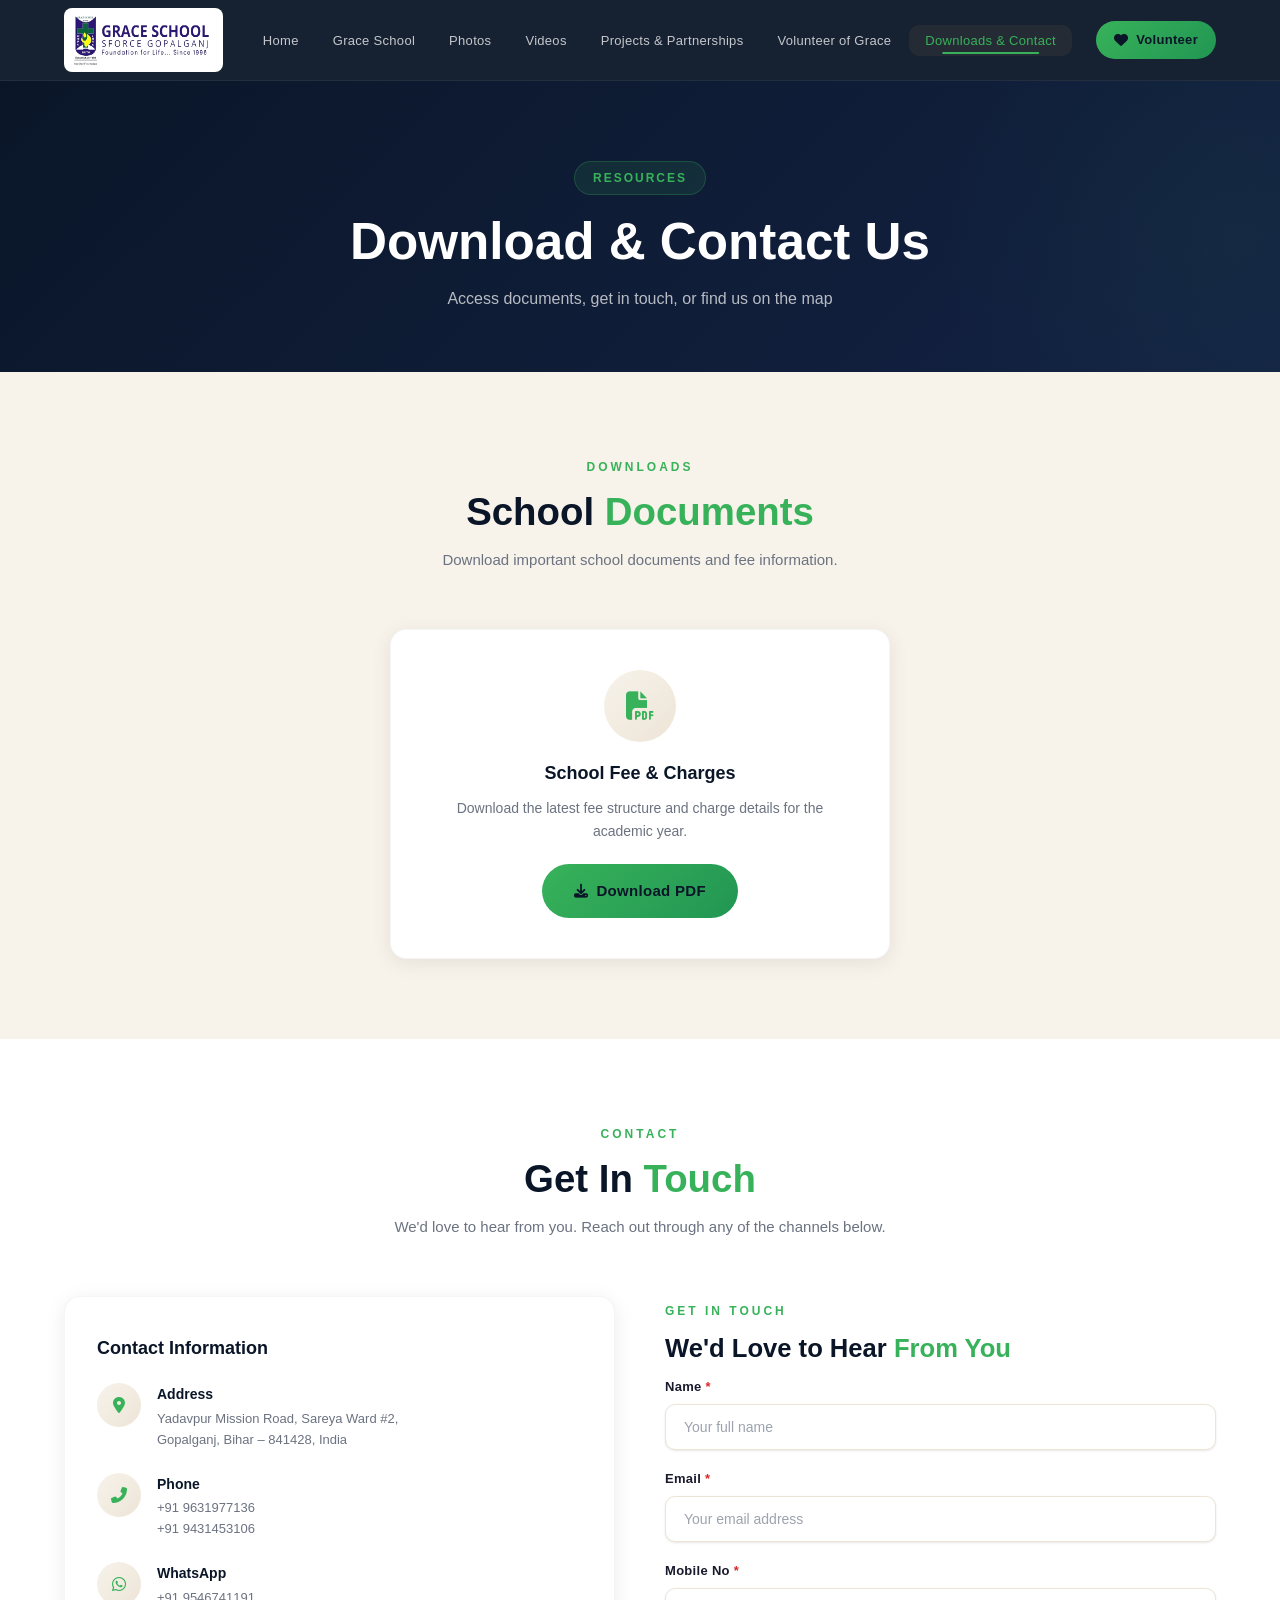
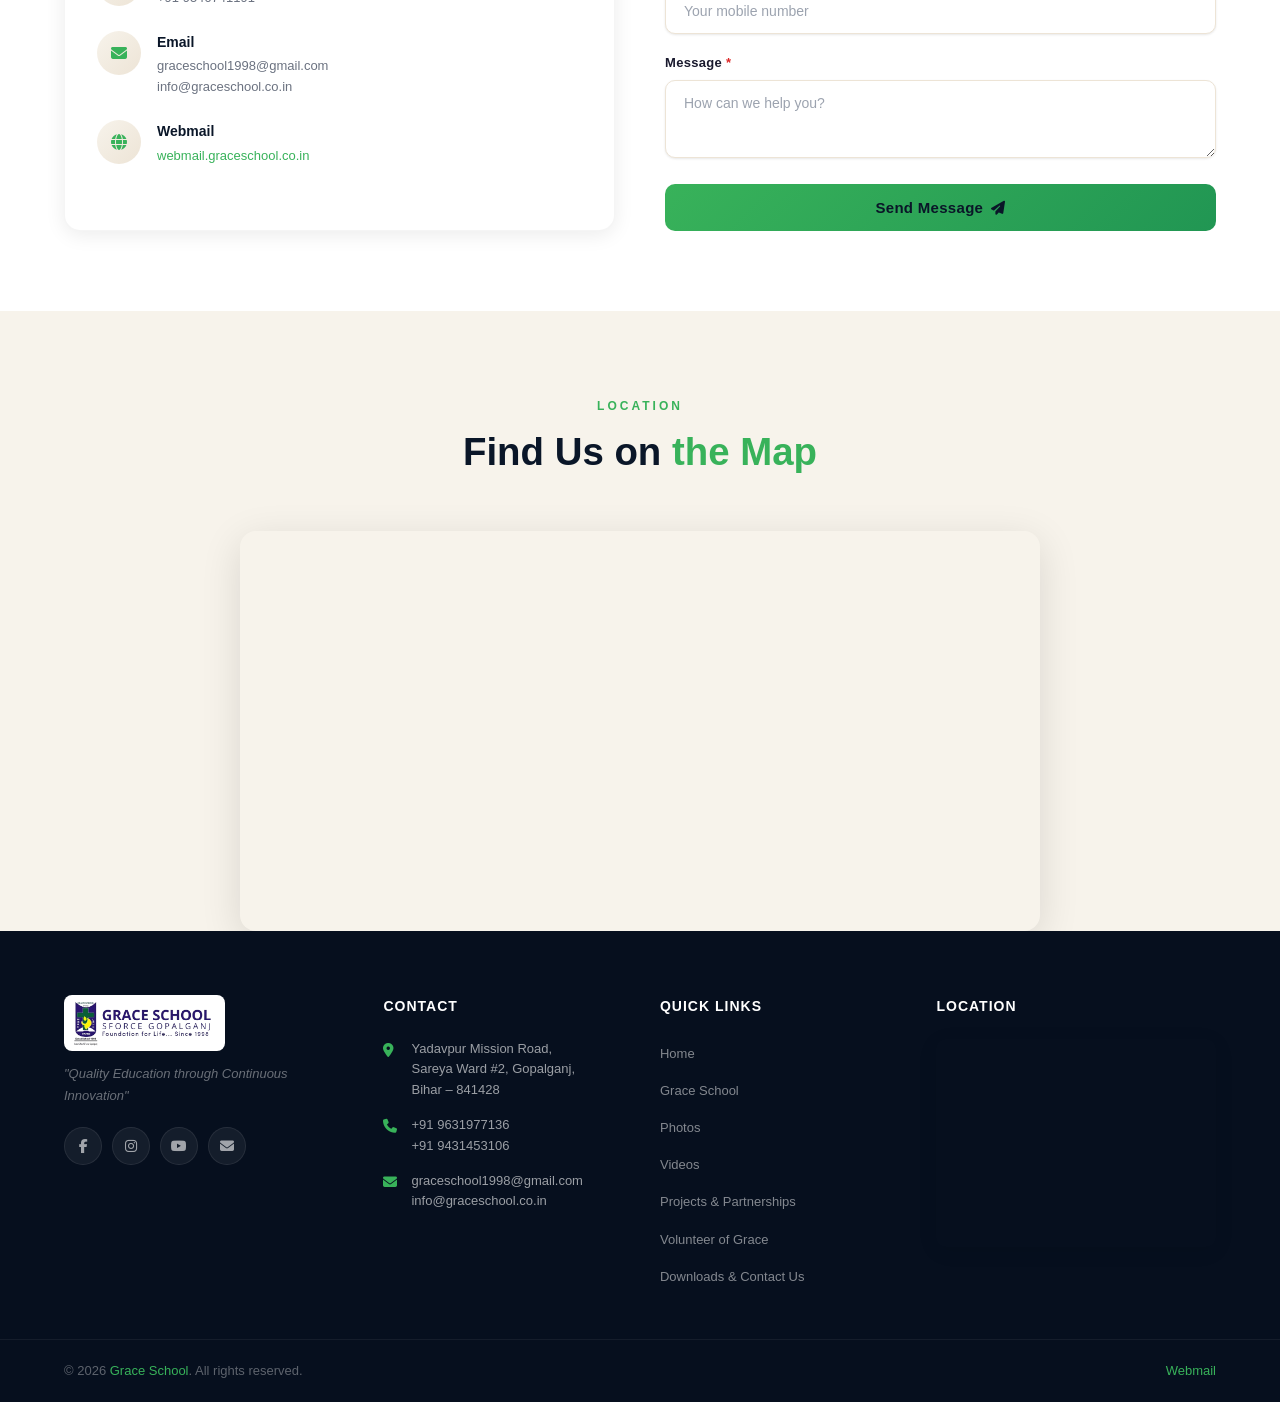
==== commit efa8aef2: "Add cache-control meta tags, bump CSS version to v3" ====
--- a/downloads-contact.html
+++ b/downloads-contact.html
@@ -2,11 +2,13 @@
 <html lang="en">
 <head>
   <meta charset="UTF-8">
+  <meta http-equiv="Cache-Control" content="no-cache, no-store, must-revalidate">
+  <meta http-equiv="Pragma" content="no-cache">
   <meta name="viewport" content="width=device-width, initial-scale=1.0">
   <title>Grace School – Downloads & Contact</title>
   <meta name="description" content="Download Grace School documents and get in touch with us.">
   <link rel="stylesheet" href="https://cdnjs.cloudflare.com/ajax/libs/font-awesome/6.5.0/css/all.min.css">
-  <link rel="stylesheet" href="css/style.css?v=2">
+  <link rel="stylesheet" href="css/style.css?v=3">
   <link rel="icon" href="https://www.graceschool.co.in/assets/img/cropped-Grace-School-Side-Logo.jpg">
 </head>
 <body>
--- a/css/style.css
+++ b/css/style.css
@@ -286,8 +286,8 @@
 .hero-badge {
   display: inline-block;
   padding: 6px 18px;
-  background: rgba(201,168,76,0.15);
-  border: 1px solid rgba(201,168,76,0.3);
+  background: rgba(56,178,90,0.12);
+  border: 1px solid rgba(56,178,90,0.25);
   color: var(--green);
   font-size: 12px;
   font-weight: 600;
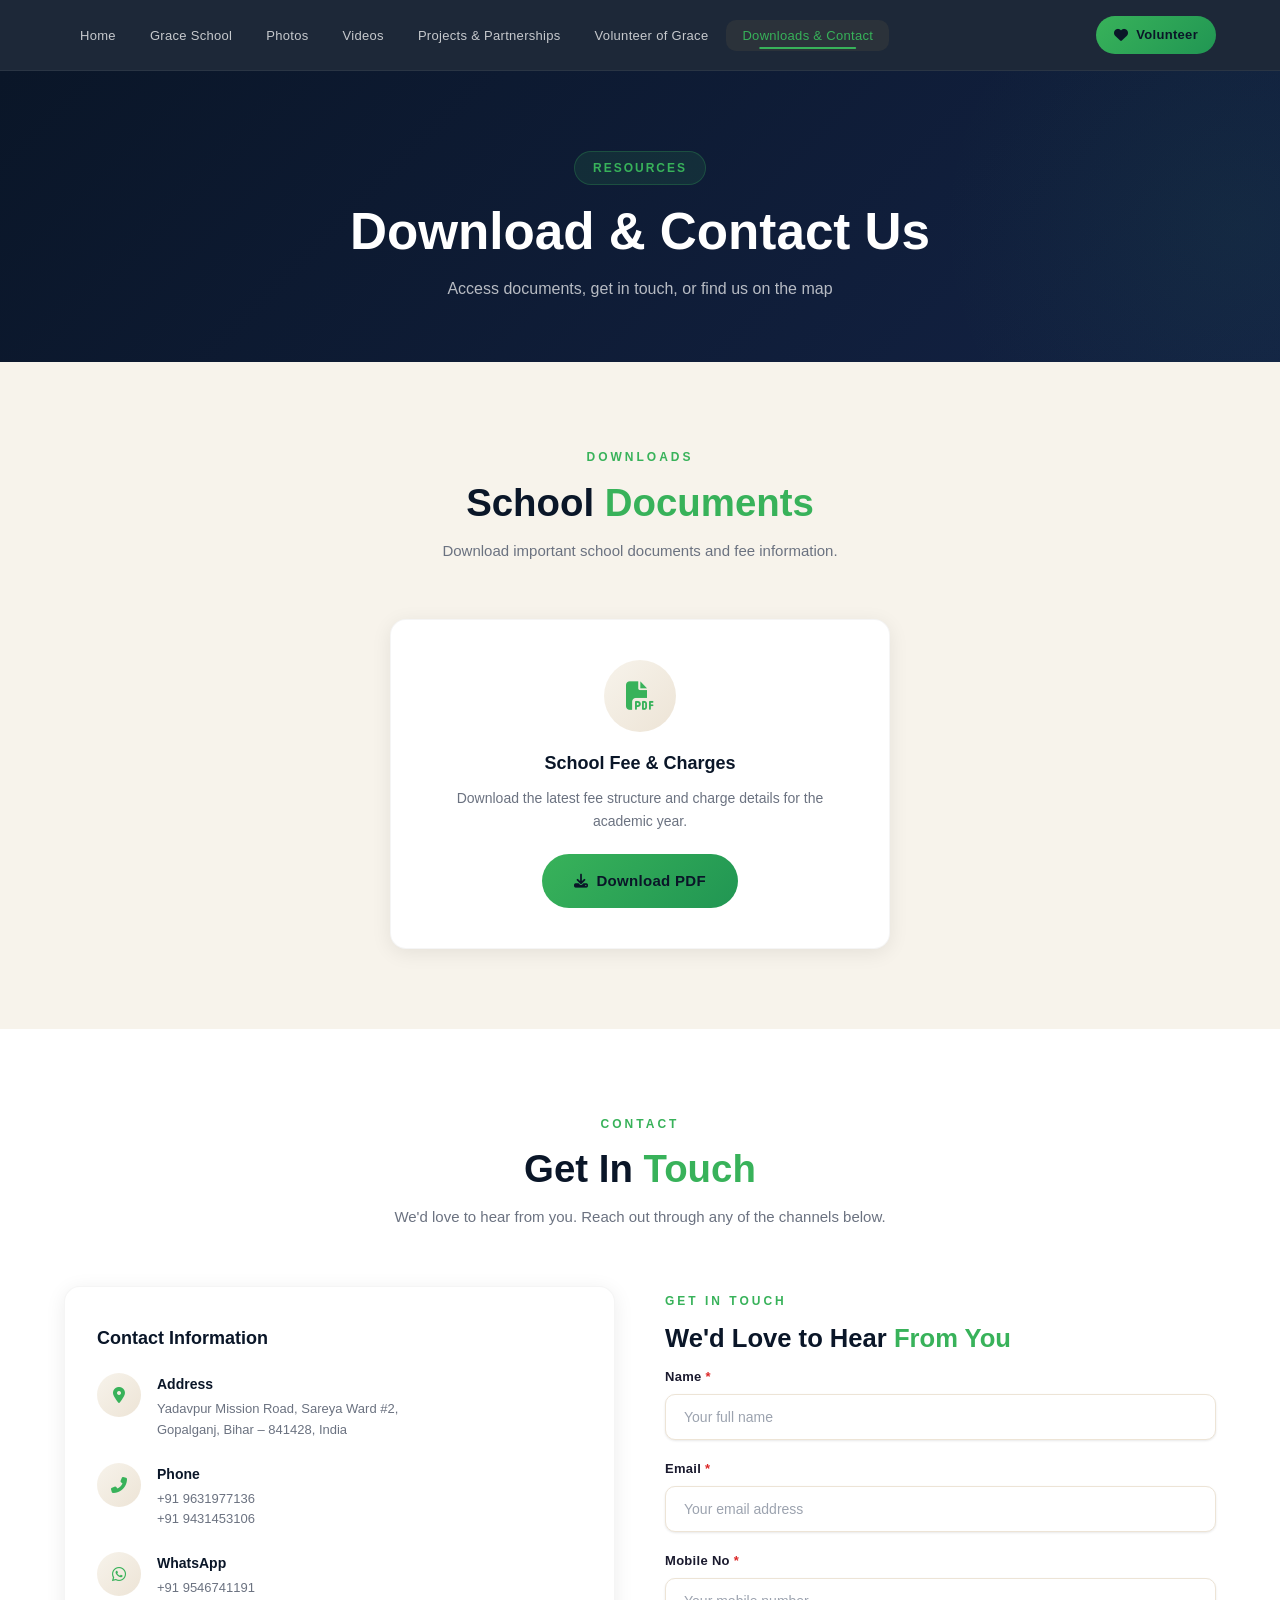
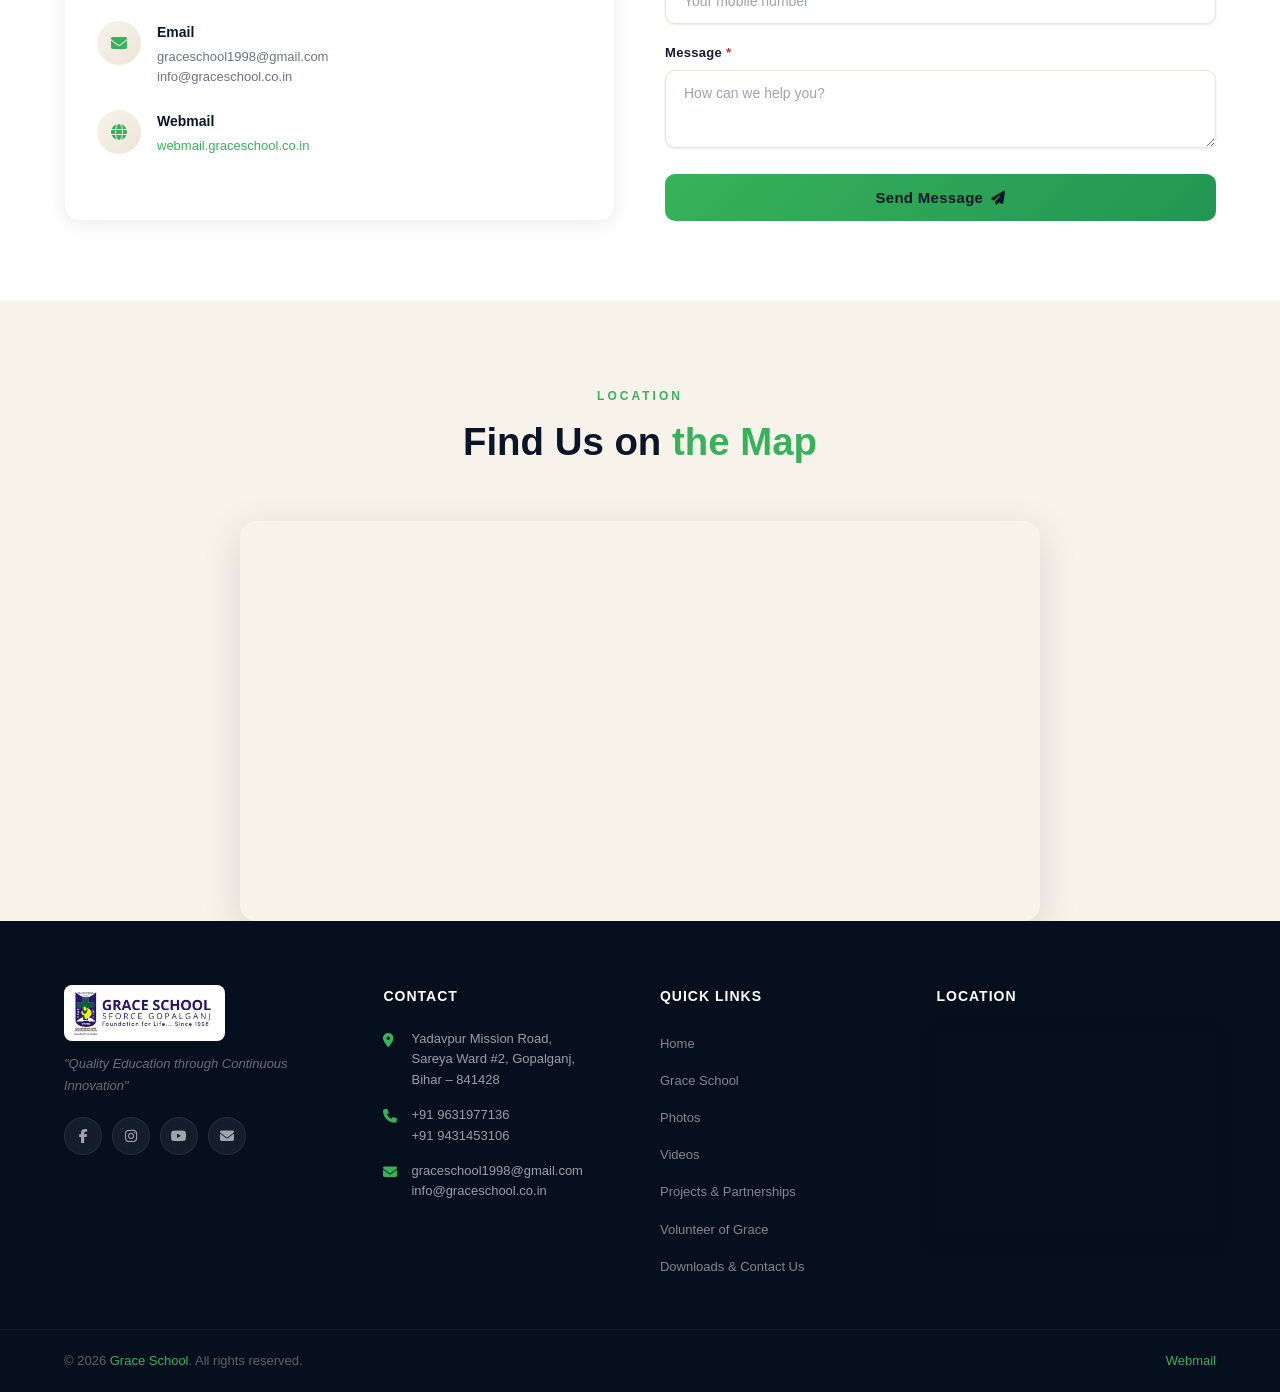
==== commit 6d3bcb27: "Remove header side logo from all pages" ====
--- a/downloads-contact.html
+++ b/downloads-contact.html
@@ -19,11 +19,6 @@
     <header class="header" id="header">
       <div class="container">
         <div class="header-content">
-          <div class="logo">
-            <a href="index.html">
-              <img src="images/grace-logo-2.png?v=2" alt="Grace School Logo">
-            </a>
-          </div>
           <nav class="nav" id="mainNav">
             <ul>
               <li><a href="index.html">Home</a></li>
--- a/css/style.css
+++ b/css/style.css
@@ -81,15 +81,21 @@
 
 /* ======= HEADER ======= */
 .header {
-  background: rgba(10,22,40,0.95);
-  backdrop-filter: blur(20px);
-  -webkit-backdrop-filter: blur(20px);
-  border-bottom: 1px solid rgba(255,255,255,0.06);
   position: sticky;
   top: 0;
   z-index: 1000;
-  padding: 8px 0;
-  transition: var(--transition);
+  background: rgba(10,22,40,0.92);
+  backdrop-filter: blur(16px);
+  -webkit-backdrop-filter: blur(16px);
+  border-bottom: 1px solid rgba(255,255,255,0.06);
+}
+
+.header-content {
+  display: flex;
+  align-items: center;
+  justify-content: space-between;
+  gap: 24px;
+  padding: 16px 0;
 }
 
 .header.scrolled {
@@ -104,19 +110,6 @@
   gap: 24px;
 }
 
-.logo {
-  display: flex;
-  align-items: center;
-}
-
-.logo img {
-  height: 64px;
-  width: auto;
-  filter: brightness(1.05);
-  background: #fff;
-  padding: 6px 10px;
-  border-radius: 8px;
-}
 
 .nav ul {
   display: flex;
@@ -1858,10 +1851,6 @@
     padding: 12px 0;
   }
 
-  .logo img {
-    max-height: 44px;
-  }
-
   .page-hero-content h1 {
     font-size: 1.5rem;
   }
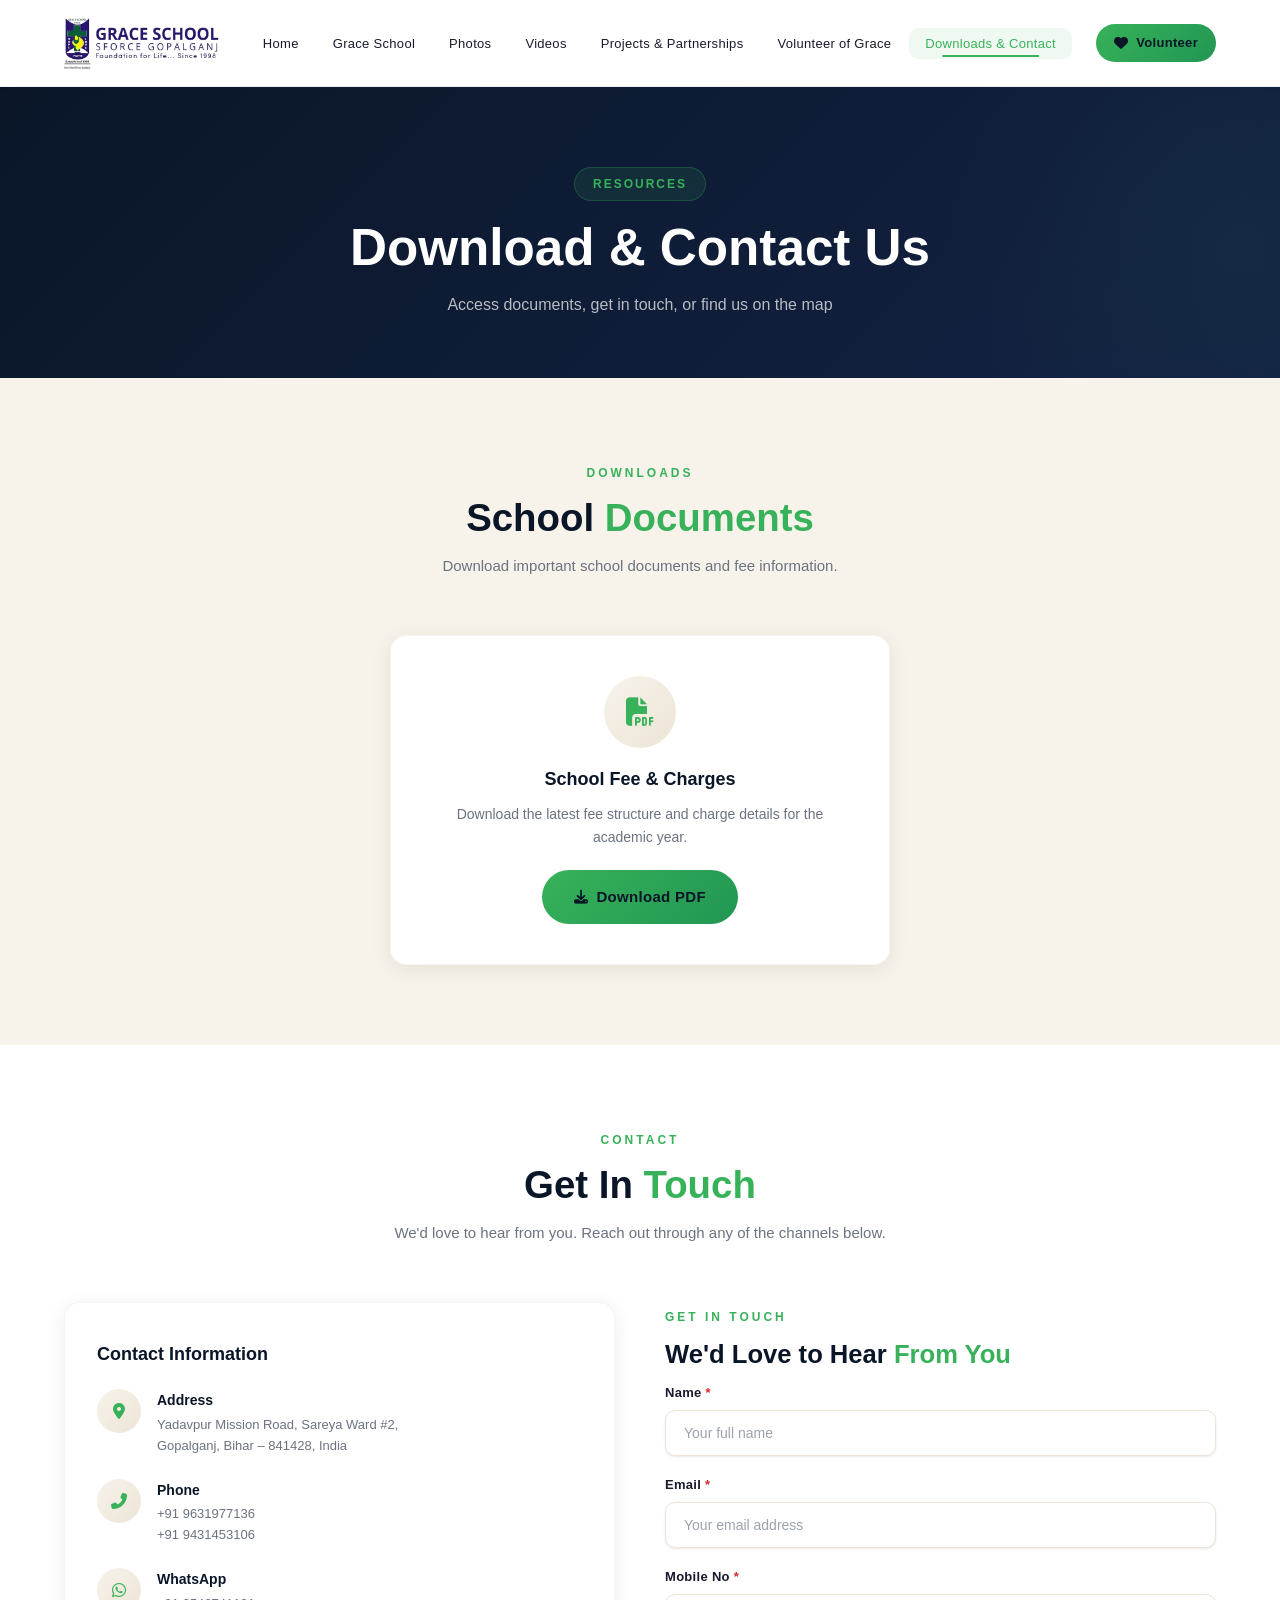
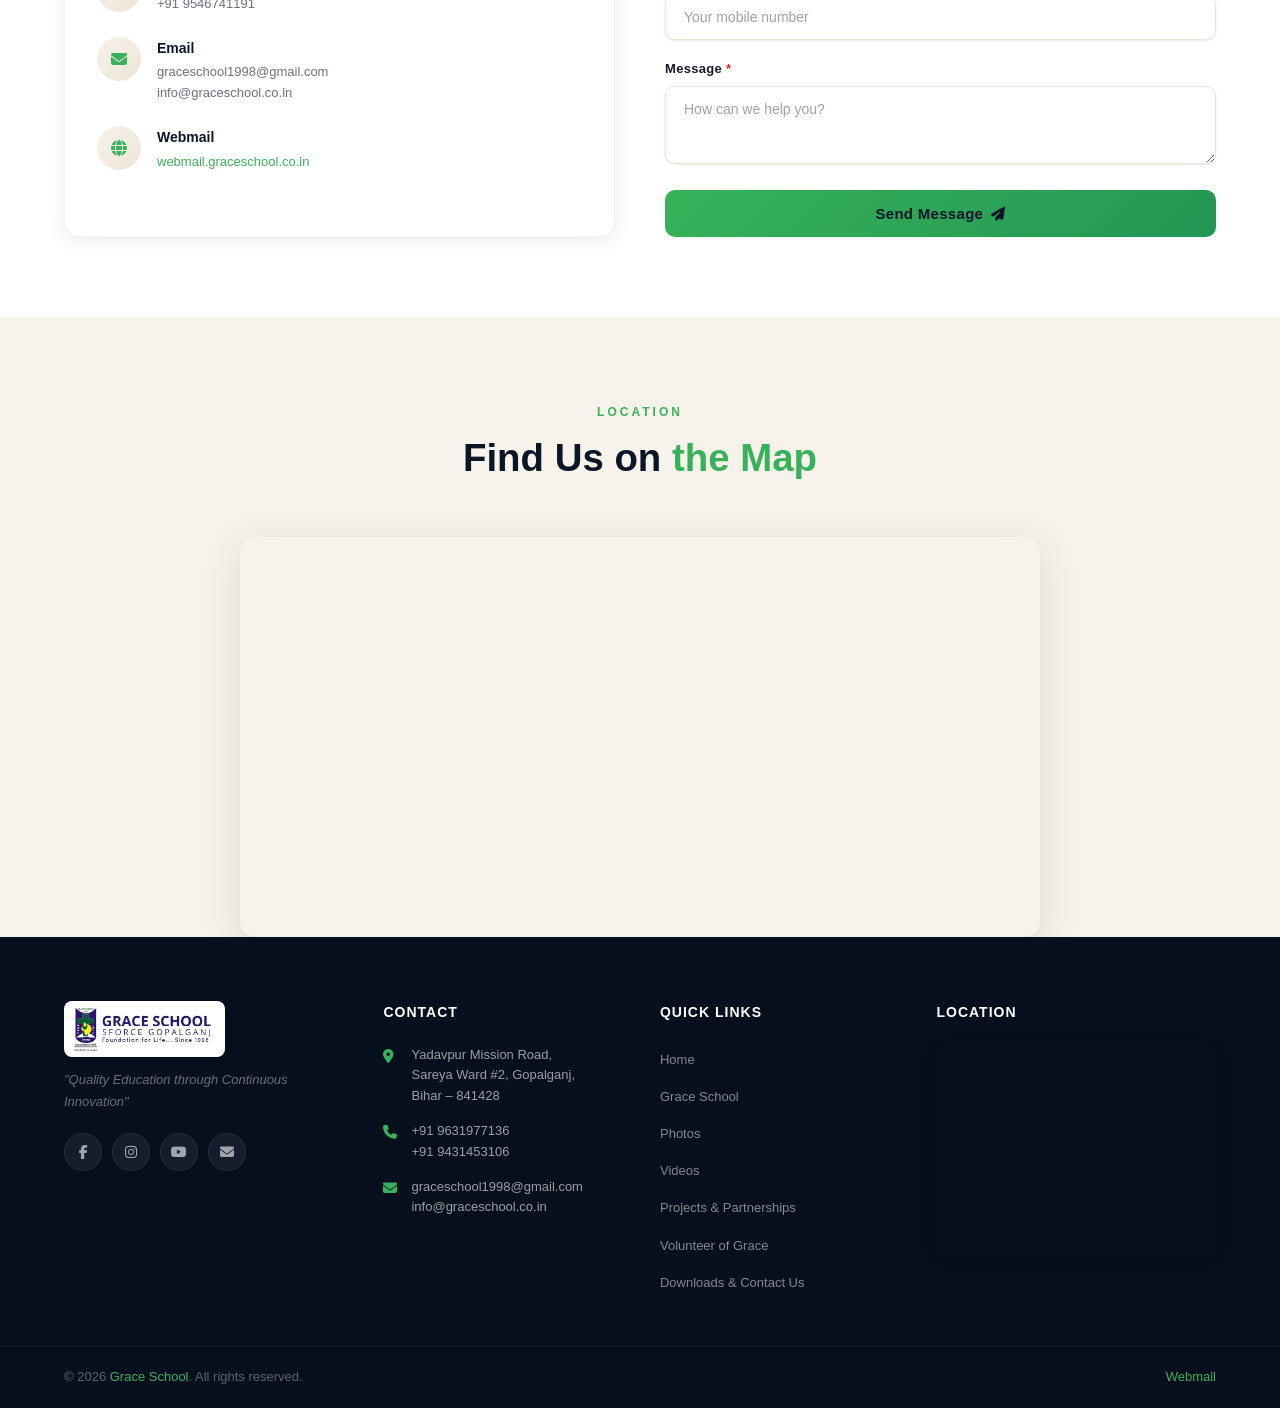
==== commit b6c3434e: "Add transparent logo to white header" ====
--- a/downloads-contact.html
+++ b/downloads-contact.html
@@ -19,6 +19,11 @@
     <header class="header" id="header">
       <div class="container">
         <div class="header-content">
+          <div class="header-logo">
+            <a href="index.html">
+              <img src="images/grace-logo-2.png?v=2" alt="Grace School">
+            </a>
+          </div>
           <nav class="nav" id="mainNav">
             <ul>
               <li><a href="index.html">Home</a></li>
--- a/css/style.css
+++ b/css/style.css
@@ -84,10 +84,9 @@
   position: sticky;
   top: 0;
   z-index: 1000;
-  background: rgba(10,22,40,0.92);
-  backdrop-filter: blur(16px);
-  -webkit-backdrop-filter: blur(16px);
-  border-bottom: 1px solid rgba(255,255,255,0.06);
+  background: #fff;
+  border-bottom: 1px solid rgba(0,0,0,0.06);
+  box-shadow: 0 1px 8px rgba(0,0,0,0.04);
 }
 
 .header-content {
@@ -110,6 +109,17 @@
   gap: 24px;
 }
 
+
+.header-logo {
+  display: flex;
+  align-items: center;
+}
+
+.header-logo img {
+  height: 54px;
+  width: auto;
+  display: block;
+}
 
 .nav ul {
   display: flex;
@@ -120,7 +130,7 @@
   padding: 8px 16px;
   font-size: 13px;
   font-weight: 500;
-  color: rgba(255,255,255,0.75);
+  color: var(--text);
   border-radius: var(--radius-sm);
   transition: var(--transition);
   white-space: nowrap;
@@ -149,7 +159,7 @@
 .nav a:hover,
 .nav a.active {
   color: var(--green);
-  background: rgba(201,168,76,0.08);
+  background: rgba(56,178,90,0.08);
 }
 
 /* ======= BUTTONS ======= */
@@ -213,7 +223,7 @@
 .hamburger span {
   width: 24px;
   height: 2px;
-  background: var(--white);
+  background: var(--navy);
   border-radius: 3px;
   transition: var(--transition);
 }
@@ -1596,13 +1606,13 @@
     top: 100%;
     left: 0;
     right: 0;
-    background: rgba(10,22,40,0.98);
-    backdrop-filter: blur(20px);
+    background: #fff;
     padding: 20px 24px;
     z-index: 100;
-    border-bottom: 1px solid rgba(255,255,255,0.06);
+    border-bottom: 1px solid rgba(0,0,0,0.06);
     max-height: 80vh;
     overflow-y: auto;
+    box-shadow: var(--shadow-lg);
   }
 
   .nav.open ul {
@@ -1615,7 +1625,7 @@
     padding: 16px 20px;
     border-radius: var(--radius-sm);
     font-size: 15px;
-    border-bottom: 1px solid rgba(255,255,255,0.04);
+    border-bottom: 1px solid rgba(0,0,0,0.04);
   }
 
   .nav.open li:last-child a {
@@ -1848,7 +1858,11 @@
   }
 
   .header-content {
-    padding: 12px 0;
+    padding: 10px 0;
+  }
+
+  .header-logo img {
+    height: 40px;
   }
 
   .page-hero-content h1 {
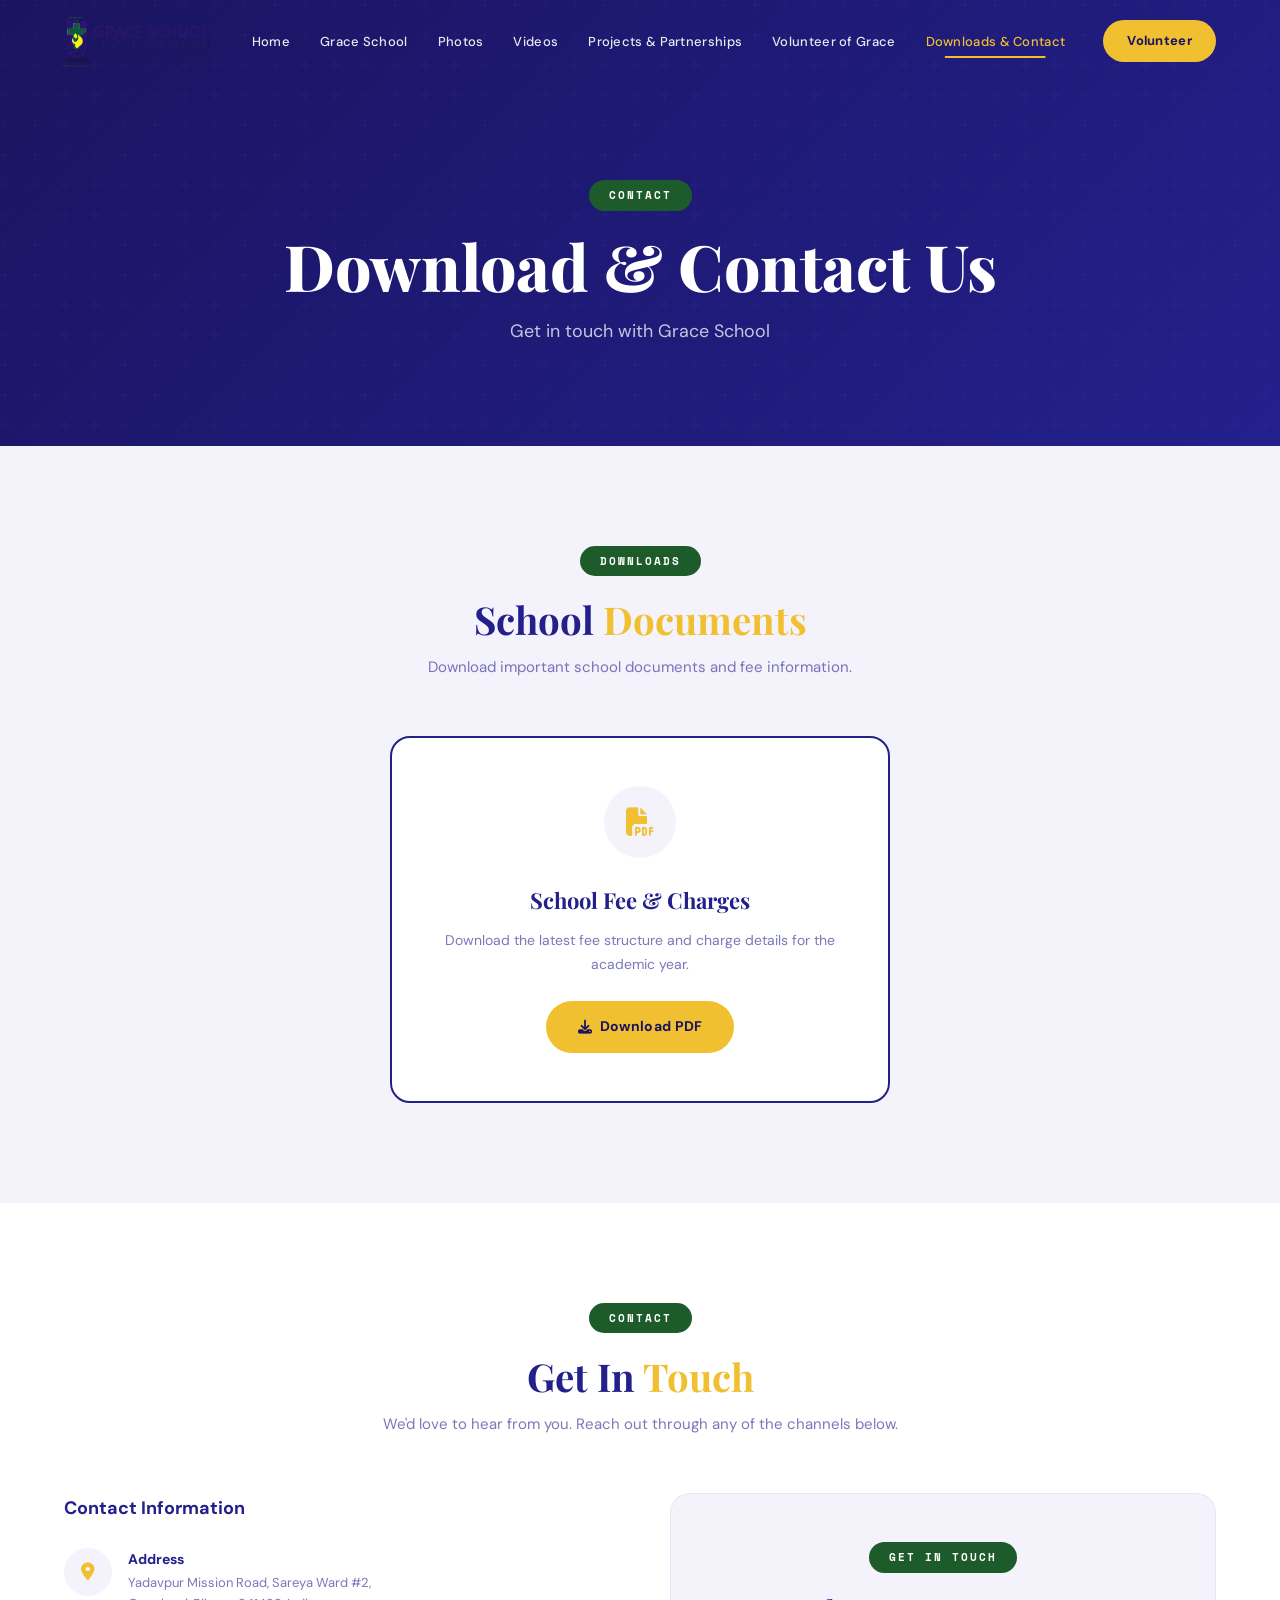
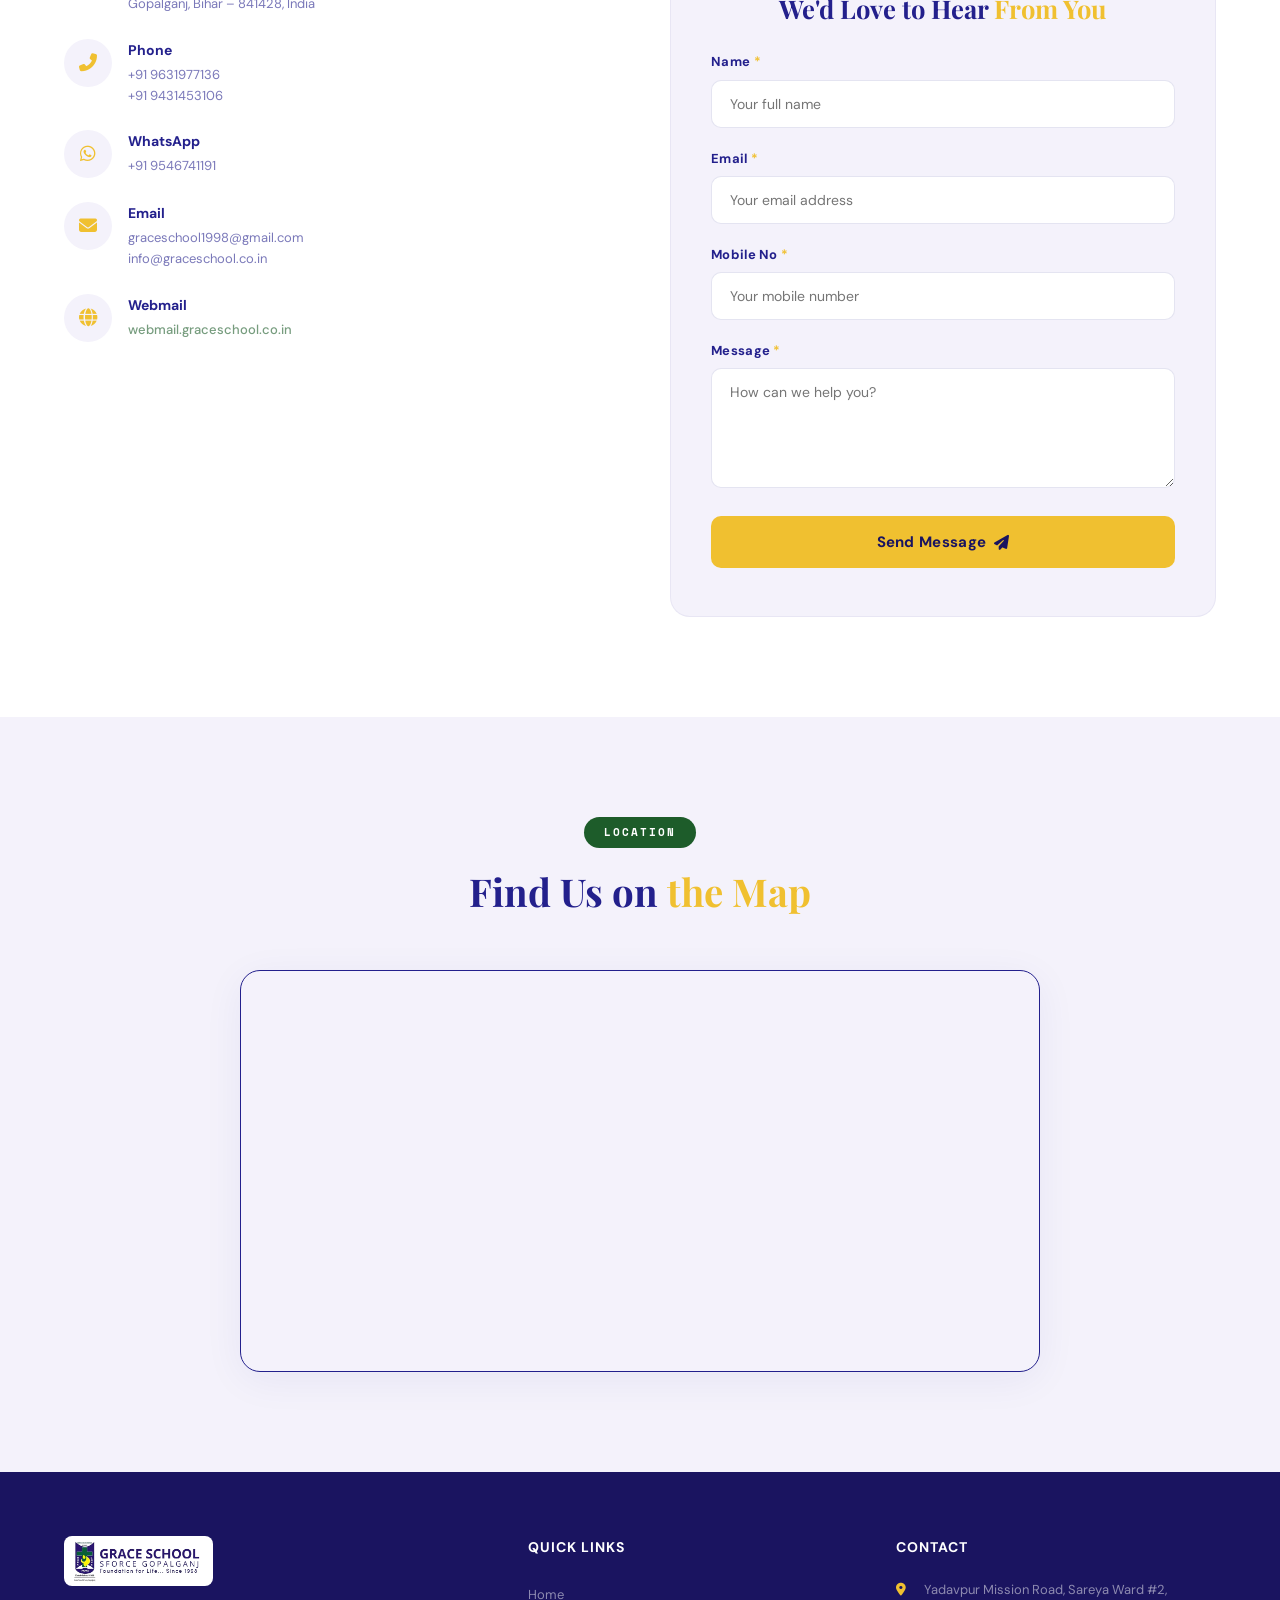
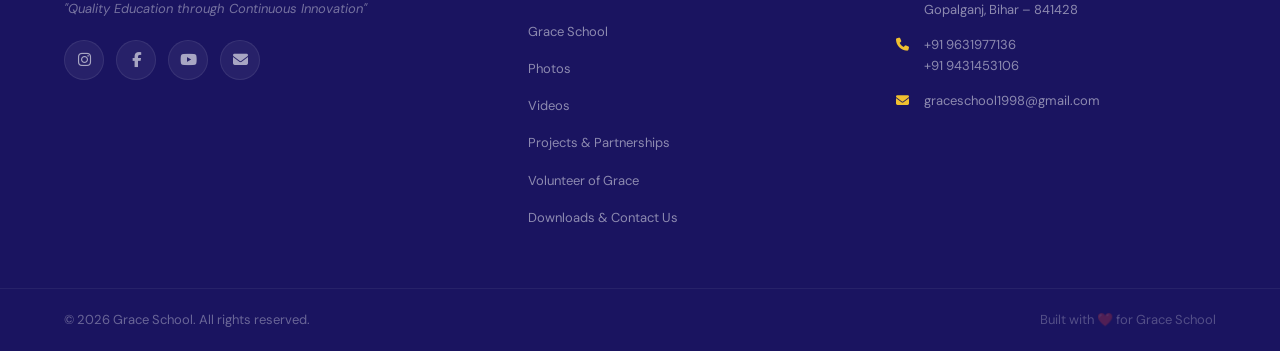
==== commit cb150524: "Rooted & Rising: complete redesign with new 6-color system, Playfair Display/DM Sans/Space Mono typo" ====
--- a/downloads-contact.html
+++ b/downloads-contact.html
@@ -6,246 +6,627 @@
   <meta http-equiv="Pragma" content="no-cache">
   <meta name="viewport" content="width=device-width, initial-scale=1.0">
   <title>Grace School – Downloads & Contact</title>
-  <meta name="description" content="Download Grace School documents and get in touch with us.">
+  <meta name="description" content="Grace School – Rooted & Rising. Quality education rooted in faith, hope, and love — Gopalganj, Bihar, since 1998.">
+  <link rel="preconnect" href="https://fonts.googleapis.com">
+  <link rel="preconnect" href="https://fonts.gstatic.com" crossorigin>
+  <link href="https://fonts.googleapis.com/css2?family=DM+Sans:ital,wght@0,400;0,500;0,600;0,700;1,400;1,500&family=Playfair+Display:ital,wght@0,600;0,700;0,800;1,600;1,700&family=Space+Mono:wght@400;700&display=swap" rel="stylesheet">
   <link rel="stylesheet" href="https://cdnjs.cloudflare.com/ajax/libs/font-awesome/6.5.0/css/all.min.css">
-  <link rel="stylesheet" href="css/style.css?v=3">
+  <link rel="stylesheet" href="css/grace.css">
   <link rel="icon" href="https://www.graceschool.co.in/assets/img/cropped-Grace-School-Side-Logo.jpg">
+
+  <style>
+    /* ===== ROOTED & RISING — Design System ===== */
+    :root {
+      --rr-indigo: #23208C;
+      --rr-navy: #1A1460;
+      --rr-green: #1D5C2A;
+      --rr-gold: #F0C030;
+      --rr-tint: #F4F2FB;
+      --rr-white: #FFFFFF;
+      --rr-font-display: 'Playfair Display', Georgia, serif;
+      --rr-font-body: 'DM Sans', Helvetica, Arial, sans-serif;
+      --rr-font-mono: 'Space Mono', 'Courier New', monospace;
+      --rr-radius: 20px;
+      --rr-radius-pill: 100px;
+      --rr-transition: 0.4s cubic-bezier(0.25, 0.46, 0.45, 0.94);
+    }
+
+    .rr-body { font-family: var(--rr-font-body); color: var(--rr-indigo); line-height: 1.7; overflow-x: hidden; background: var(--rr-white); -webkit-font-smoothing: antialiased; }
+    .rr-container { max-width: 1200px; margin: 0 auto; padding: 0 24px; }
+    .rr-section { padding: 100px 0; }
+    .rr-section-white { background: var(--rr-white); }
+    .rr-section-tint { background: var(--rr-tint); }
+    @media (max-width: 768px) { .rr-section { padding: 64px 0; } }
+
+    /* ===== NAVBAR ===== */
+    .rr-header { position: fixed; top: 0; left: 0; right: 0; z-index: 1000; background: transparent; transition: background 0.4s ease, border-color 0.4s ease; border-bottom: 1px solid transparent; }
+    .rr-header.scrolled { background: var(--rr-white); border-bottom: 2px solid var(--rr-indigo); box-shadow: 0 4px 30px rgba(35, 32, 140, 0.06); }
+    .rr-header-inner { display: flex; align-items: center; justify-content: space-between; gap: 24px; padding: 14px 0; }
+    .rr-logo img { height: 54px; width: auto; display: block; }
+    .rr-nav ul { display: flex; align-items: center; gap: 2px; list-style: none; }
+    .rr-nav a { font-family: var(--rr-font-body); font-size: 13px; font-weight: 500; color: rgba(255,255,255,0.9); padding: 8px 14px; border-radius: 8px; text-decoration: none; transition: var(--rr-transition); white-space: nowrap; letter-spacing: 0.3px; position: relative; }
+    .rr-header.scrolled .rr-nav a { color: var(--rr-indigo); }
+    .rr-nav a::after { content: ''; position: absolute; bottom: 0; left: 50%; transform: translateX(-50%) scaleX(0); width: 60%; height: 2px; background: var(--rr-gold); border-radius: 2px; transition: transform 0.3s ease; }
+    .rr-nav a:hover::after, .rr-nav a.active::after { transform: translateX(-50%) scaleX(1); }
+    .rr-nav a:hover { color: var(--rr-gold) !important; }
+    .rr-nav a.active { color: var(--rr-gold) !important; }
+    .rr-header.scrolled .rr-nav a.active { color: var(--rr-gold) !important; }
+
+    .rr-header-actions .rr-btn-gold { display: inline-flex !important; align-items: center; gap: 8px; background: var(--rr-gold) !important; color: var(--rr-navy) !important; font-weight: 700 !important; padding: 10px 24px !important; border-radius: var(--rr-radius-pill) !important; font-size: 13px !important; letter-spacing: 0.3px; text-decoration: none; transition: var(--rr-transition); font-family: var(--rr-font-body); }
+    .rr-header-actions .rr-btn-gold:hover { transform: translateY(-2px); box-shadow: 0 8px 24px rgba(240, 192, 48, 0.35); }
+
+    .rr-hamburger { display: none; flex-direction: column; gap: 5px; background: none; border: none; cursor: pointer; padding: 6px; z-index: 1100; }
+    .rr-hamburger span { width: 26px; height: 2.5px; background: var(--rr-white); border-radius: 3px; transition: var(--rr-transition); }
+    .rr-header.scrolled .rr-hamburger span { background: var(--rr-indigo); }
+
+    .rr-mobile-overlay { display: none; position: fixed; top: 0; left: 0; right: 0; bottom: 0; background: var(--rr-navy); z-index: 1050; flex-direction: column; align-items: center; justify-content: center; gap: 12px; opacity: 0; transition: opacity 0.4s ease; }
+    .rr-mobile-overlay.open { display: flex; opacity: 1; }
+    .rr-mobile-overlay a { font-family: var(--rr-font-body); font-size: 22px; font-weight: 600; color: var(--rr-gold); text-decoration: none; padding: 12px 24px; transition: var(--rr-transition); }
+    .rr-mobile-overlay a:hover { color: var(--rr-white); transform: scale(1.05); }
+    .rr-mobile-overlay .rr-close-btn { position: absolute; top: 24px; right: 24px; background: none; border: none; color: var(--rr-gold); font-size: 32px; cursor: pointer; padding: 8px; }
+
+    /* ===== PAGE HERO ===== */
+    .rr-page-hero { position: relative; padding: 180px 0 100px; background: linear-gradient(135deg, var(--rr-navy) 0%, var(--rr-indigo) 100%); overflow: hidden; }
+    .rr-page-hero::before { content: ''; position: absolute; inset: 0; background: url("data:image/svg+xml,%3Csvg width='60' height='60' viewBox='0 0 60 60' xmlns='http://www.w3.org/2000/svg'%3E%3Cg fill='none' fill-rule='evenodd'%3E%3Cg fill='%23FFFFFF' fill-opacity='0.03'%3E%3Cpath d='M36 34v-4h-2v4h-4v2h4v4h2v-4h4v-2h-4zm0-30V0h-2v4h-4v2h4v4h2V6h4V4h-4zM6 34v-4H4v4H0v2h4v4h2v-4h4v-2H6zM6 4V0H4v4H0v2h4v4h2V6h4V4H6z'/%3E%3C/g%3E%3C/g%3E%3C/svg%3E"); opacity: 0.5; }
+    .rr-page-hero-content { position: relative; z-index: 2; text-align: center; }
+    .rr-tag { display: inline-block; font-family: var(--rr-font-mono); font-size: 11px; font-weight: 700; letter-spacing: 2px; text-transform: uppercase; padding: 6px 20px; border-radius: var(--rr-radius-pill); margin-bottom: 20px; }
+    .rr-tag-green { background: var(--rr-green); color: var(--rr-white); }
+    .rr-page-title { font-family: var(--rr-font-display); font-size: clamp(2.4rem, 5vw, 4rem); font-weight: 800; color: var(--rr-white); line-height: 1.1; margin-bottom: 16px; }
+    .rr-page-subtitle { font-family: var(--rr-font-body); font-size: clamp(1rem, 1.4vw, 1.2rem); color: rgba(255,255,255,0.75); max-width: 600px; margin: 0 auto; line-height: 1.6; }
+
+    /* ===== SECTION HEADERS ===== */
+    .rr-section-header { text-align: center; margin-bottom: 56px; }
+    .rr-section-header h2 { font-family: var(--rr-font-display); font-size: clamp(1.8rem, 3vw, 2.8rem); font-weight: 700; color: var(--rr-indigo); line-height: 1.2; margin-bottom: 12px; }
+    .rr-section-header p { font-family: var(--rr-font-body); font-size: 15px; color: var(--rr-indigo); opacity: 0.6; max-width: 560px; margin: 0 auto; line-height: 1.7; }
+
+    /* ===== DOWNLOAD CARD ===== */
+    .rr-download-wrap { max-width: 500px; margin: 0 auto; }
+
+    .rr-download-card {
+      background: var(--rr-white);
+      border: 2px solid var(--rr-indigo);
+      border-radius: var(--rr-radius);
+      padding: 48px 40px;
+      text-align: center;
+      transition: var(--rr-transition);
+    }
+
+    .rr-download-card:hover {
+      border-color: var(--rr-gold);
+      box-shadow: 0 16px 48px rgba(240, 192, 48, 0.1);
+      transform: translateY(-4px);
+    }
+
+    .rr-download-icon {
+      width: 72px;
+      height: 72px;
+      margin: 0 auto 24px;
+      background: var(--rr-tint);
+      border-radius: 50%;
+      display: flex;
+      align-items: center;
+      justify-content: center;
+      font-size: 28px;
+      color: var(--rr-gold);
+      transition: var(--rr-transition);
+    }
+
+    .rr-download-card:hover .rr-download-icon {
+      background: var(--rr-gold);
+      color: var(--rr-navy);
+      transform: scale(1.08);
+    }
+
+    .rr-download-card h3 {
+      font-family: var(--rr-font-display);
+      font-size: 22px;
+      font-weight: 700;
+      color: var(--rr-indigo);
+      margin-bottom: 10px;
+    }
+
+    .rr-download-card p {
+      font-family: var(--rr-font-body);
+      font-size: 14px;
+      color: var(--rr-indigo);
+      opacity: 0.6;
+      line-height: 1.7;
+      margin-bottom: 24px;
+    }
+
+    .rr-btn {
+      display: inline-flex;
+      align-items: center;
+      gap: 8px;
+      font-family: var(--rr-font-body);
+      font-weight: 700;
+      font-size: 14px;
+      padding: 14px 32px;
+      border-radius: var(--rr-radius-pill);
+      text-decoration: none;
+      transition: var(--rr-transition);
+      letter-spacing: 0.3px;
+      cursor: pointer;
+      border: none;
+    }
+
+    .rr-btn-gold {
+      background: var(--rr-gold) !important;
+      color: var(--rr-navy) !important;
+    }
+
+    .rr-btn-gold:hover {
+      transform: translateY(-2px);
+      box-shadow: 0 8px 24px rgba(240, 192, 48, 0.35);
+    }
+
+    /* ===== CONTACT INFO + FORM GRID ===== */
+    .rr-contact-grid {
+      display: grid;
+      grid-template-columns: 1fr 1fr;
+      gap: 60px;
+      align-items: start;
+    }
+
+    .rr-contact-details h3 {
+      font-family: var(--rr-font-body);
+      font-size: 18px;
+      font-weight: 700;
+      color: var(--rr-indigo);
+      margin-bottom: 24px;
+    }
+
+    .rr-contact-item {
+      display: flex;
+      gap: 16px;
+      align-items: flex-start;
+      margin-bottom: 24px;
+    }
+
+    .rr-contact-item-icon {
+      width: 48px;
+      height: 48px;
+      min-width: 48px;
+      background: var(--rr-tint);
+      border-radius: 50%;
+      display: flex;
+      align-items: center;
+      justify-content: center;
+      font-size: 18px;
+      color: var(--rr-gold);
+      transition: var(--rr-transition);
+    }
+
+    .rr-contact-item:hover .rr-contact-item-icon {
+      background: var(--rr-gold);
+      color: var(--rr-navy);
+    }
+
+    .rr-contact-item-text h4 {
+      font-family: var(--rr-font-body);
+      font-size: 14px;
+      font-weight: 700;
+      color: var(--rr-indigo);
+      margin-bottom: 2px;
+    }
+
+    .rr-contact-item-text p {
+      font-family: var(--rr-font-body);
+      font-size: 13px;
+      color: var(--rr-indigo);
+      opacity: 0.6;
+      line-height: 1.6;
+    }
+
+    .rr-contact-item-text a {
+      color: var(--rr-green);
+      text-decoration: none;
+      font-weight: 500;
+    }
+
+    .rr-contact-item-text a:hover {
+      text-decoration: underline;
+    }
+
+    /* ===== CONTACT FORM ===== */
+    .rr-form-wrap {
+      background: var(--rr-tint);
+      border-radius: var(--rr-radius);
+      padding: 48px 40px;
+      border: 1px solid rgba(35, 32, 140, 0.06);
+    }
+
+    .rr-form-wrap .rr-section-header { margin-bottom: 32px; }
+    .rr-form-wrap .rr-section-header h2 { font-size: clamp(1.3rem, 2vw, 1.8rem); }
+
+    .rr-form-group { margin-bottom: 20px; }
+
+    .rr-form-group label {
+      display: block;
+      font-family: var(--rr-font-body);
+      font-size: 13px;
+      font-weight: 700;
+      color: var(--rr-indigo);
+      margin-bottom: 6px;
+      letter-spacing: 0.3px;
+    }
+
+    .rr-form-group label .rr-required { color: var(--rr-gold); }
+
+    .rr-form-group input,
+    .rr-form-group textarea {
+      width: 100%;
+      font-family: var(--rr-font-body);
+      font-size: 14px;
+      padding: 14px 18px;
+      border: 1.5px solid rgba(35, 32, 140, 0.12);
+      border-radius: 10px;
+      background: var(--rr-white);
+      color: var(--rr-indigo);
+      transition: var(--rr-transition);
+    }
+
+    .rr-form-group input:focus,
+    .rr-form-group textarea:focus {
+      outline: none;
+      border-color: var(--rr-gold);
+      box-shadow: 0 0 0 3px rgba(240, 192, 48, 0.15);
+    }
+
+    .rr-form-group textarea {
+      min-height: 120px;
+      resize: vertical;
+    }
+
+    .rr-submit-btn {
+      display: inline-flex;
+      align-items: center;
+      justify-content: center;
+      gap: 8px;
+      width: 100%;
+      background: var(--rr-gold);
+      color: var(--rr-navy) !important;
+      font-family: var(--rr-font-body);
+      font-weight: 700;
+      font-size: 15px;
+      padding: 16px 32px;
+      border: none;
+      border-radius: 10px;
+      cursor: pointer;
+      transition: var(--rr-transition);
+      letter-spacing: 0.3px;
+    }
+
+    .rr-submit-btn:hover {
+      transform: translateY(-2px);
+      box-shadow: 0 8px 30px rgba(240, 192, 48, 0.3);
+    }
+
+    /* ===== MAP SECTION ===== */
+    .rr-map-wrap {
+      max-width: 800px;
+      margin: 0 auto;
+      border-radius: var(--rr-radius);
+      overflow: hidden;
+      box-shadow: 0 8px 40px rgba(35, 32, 140, 0.06);
+      border: 1.5px solid var(--rr-indigo);
+    }
+
+    .rr-map-wrap iframe {
+      display: block;
+      width: 100%;
+    }
+
+    /* ===== REVEAL ===== */
+    .reveal { opacity: 0; transform: translateY(40px); transition: opacity 0.7s cubic-bezier(0.25, 0.46, 0.45, 0.94), transform 0.7s cubic-bezier(0.25, 0.46, 0.45, 0.94); }
+    .reveal.visible { opacity: 1; transform: translateY(0); }
+
+    /* ===== FOOTER ===== */
+    .rr-footer { background: var(--rr-navy); padding: 64px 0 0; }
+    .rr-footer-grid { display: grid; grid-template-columns: 1.3fr 1fr 1fr; gap: 48px; }
+    .rr-footer-logo { height: 50px; width: auto; margin-bottom: 12px; background: var(--rr-white); padding: 4px 10px; border-radius: 8px; }
+    .rr-footer-tagline { font-family: var(--rr-font-body); font-size: 13px; font-style: italic; color: rgba(255,255,255,0.4); margin-bottom: 20px; }
+    .rr-footer-social { display: flex; gap: 12px; }
+    .rr-footer-social a { width: 40px; height: 40px; display: flex; align-items: center; justify-content: center; background: rgba(255,255,255,0.06); border: 1px solid rgba(255,255,255,0.08); border-radius: 50%; color: rgba(255,255,255,0.6); font-size: 15px; text-decoration: none; transition: var(--rr-transition); }
+    .rr-footer-social a:hover { background: var(--rr-gold); border-color: var(--rr-gold); color: var(--rr-navy); transform: translateY(-3px); }
+    .rr-footer h4 { font-family: var(--rr-font-body); font-size: 14px; font-weight: 700; color: var(--rr-white); margin-bottom: 20px; letter-spacing: 1px; text-transform: uppercase; }
+    .rr-footer-links { list-style: none; padding: 0; }
+    .rr-footer-links li { margin-bottom: 10px; }
+    .rr-footer-links a { font-family: var(--rr-font-body); font-size: 13px; color: rgba(255,255,255,0.5); text-decoration: none; transition: var(--rr-transition); }
+    .rr-footer-links a:hover { color: var(--rr-gold); padding-left: 6px; }
+    .rr-footer-contact { list-style: none; padding: 0; }
+    .rr-footer-contact li { display: flex; gap: 12px; align-items: flex-start; margin-bottom: 14px; font-family: var(--rr-font-body); font-size: 13px; color: rgba(255,255,255,0.5); line-height: 1.6; }
+    .rr-footer-contact li i { margin-top: 3px; min-width: 16px; color: var(--rr-gold); }
+    .rr-footer-bottom { border-top: 1px solid rgba(255,255,255,0.06); margin-top: 48px; padding: 20px 0; }
+    .rr-footer-bottom-inner { display: flex; justify-content: space-between; align-items: center; font-family: var(--rr-font-body); font-size: 13px; color: rgba(255,255,255,0.35); }
+    .rr-footer-credit { color: rgba(255,255,255,0.25); }
+
+    /* ===== RESPONSIVE ===== */
+    @media (max-width: 900px) {
+      .rr-nav { display: none; }
+      .rr-hamburger { display: flex; }
+      .rr-header-inner { padding: 12px 0; }
+      .rr-logo img { height: 44px; }
+      .rr-page-hero { padding: 150px 0 64px; }
+      .rr-contact-grid { grid-template-columns: 1fr; gap: 40px; }
+      .rr-footer-grid { grid-template-columns: 1fr; gap: 32px; }
+    }
+
+    @media (max-width: 600px) {
+      .rr-section { padding: 56px 0; }
+      .rr-container { padding: 0 16px; }
+      .rr-page-hero { padding: 130px 0 48px; }
+      .rr-page-title { font-size: 1.8rem; }
+      .rr-download-card { padding: 36px 24px; }
+      .rr-form-wrap { padding: 32px 24px; }
+      .rr-contact-grid { gap: 32px; }
+      .rr-footer-bottom-inner { flex-direction: column; gap: 8px; text-align: center; }
+      .rr-header-actions { display: none; }
+    }
+  </style>
 </head>
-<body>
-
-  <div class="site-wrapper">
-
-    <!-- Header -->
-    <header class="header" id="header">
-      <div class="container">
-        <div class="header-content">
-          <div class="header-logo">
-            <a href="index.html">
-              <img src="images/grace-logo-2.png?v=2" alt="Grace School">
-            </a>
+<body class="rr-body">
+
+  <!-- ===== MOBILE OVERLAY ===== -->
+  <div class="rr-mobile-overlay" id="mobileOverlay">
+    <button class="rr-close-btn" id="mobileClose" aria-label="Close menu">
+      <i class="fas fa-times"></i>
+    </button>
+    <a href="index.html">Home</a>
+    <a href="grace-school.html">Grace School</a>
+    <a href="photos.html">Photos</a>
+    <a href="videos.html">Videos</a>
+    <a href="projects-partnerships.html">Projects & Partnerships</a>
+    <a href="volunteer.html">Volunteer of Grace</a>
+    <a href="downloads-contact.html">Downloads & Contact</a>
+  </div>
+
+  <!-- ===== HEADER / NAVBAR ===== -->
+  <header class="rr-header" id="header">
+    <div class="rr-container">
+      <div class="rr-header-inner">
+        <div class="rr-logo">
+          <a href="index.html">
+            <img src="images/grace-logo-2.png?v=2" alt="Grace School">
+          </a>
+        </div>
+        <nav class="rr-nav" id="mainNav">
+          <ul>
+            <li><a href="index.html">Home</a></li>
+            <li><a href="grace-school.html">Grace School</a></li>
+            <li><a href="photos.html">Photos</a></li>
+            <li><a href="videos.html">Videos</a></li>
+            <li><a href="projects-partnerships.html">Projects & Partnerships</a></li>
+            <li><a href="volunteer.html">Volunteer of Grace</a></li>
+            <li><a href="downloads-contact.html" class="active">Downloads & Contact</a></li>
+          </ul>
+        </nav>
+        <div class="rr-header-actions">
+          <a href="https://linktr.ee/vogtrust2021" target="_blank" class="rr-btn rr-btn-gold">Volunteer</a>
+        </div>
+        <button class="rr-hamburger" id="hamburger" aria-label="Toggle menu">
+          <span></span><span></span><span></span>
+        </button>
+      </div>
+    </div>
+  </header>
+
+  <!-- ===== PAGE HERO ===== -->
+  <section class="rr-page-hero">
+    <div class="rr-container">
+      <div class="rr-page-hero-content">
+        <span class="rr-tag rr-tag-green">Contact</span>
+        <h1 class="rr-page-title">Download &amp; Contact Us</h1>
+        <p class="rr-page-subtitle">Get in touch with Grace School</p>
+      </div>
+    </div>
+  </section>
+
+  <!-- ===== DOWNLOAD SECTION ===== -->
+  <section class="rr-section rr-section-tint">
+    <div class="rr-container">
+      <div class="rr-section-header reveal">
+        <span class="rr-tag rr-tag-green">Downloads</span>
+        <h2>School <span style="color:var(--rr-gold);">Documents</span></h2>
+        <p>Download important school documents and fee information.</p>
+      </div>
+      <div class="rr-download-wrap reveal">
+        <div class="rr-download-card">
+          <div class="rr-download-icon"><i class="fas fa-file-pdf"></i></div>
+          <h3>School Fee &amp; Charges</h3>
+          <p>Download the latest fee structure and charge details for the academic year.</p>
+          <a href="#" class="rr-btn rr-btn-gold"><i class="fas fa-download"></i> Download PDF</a>
+        </div>
+      </div>
+    </div>
+  </section>
+
+  <!-- ===== CONTACT SECTION ===== -->
+  <section class="rr-section rr-section-white">
+    <div class="rr-container">
+      <div class="rr-section-header reveal">
+        <span class="rr-tag rr-tag-green">Contact</span>
+        <h2>Get In <span style="color:var(--rr-gold);">Touch</span></h2>
+        <p>We'd love to hear from you. Reach out through any of the channels below.</p>
+      </div>
+      <div class="rr-contact-grid">
+        <div class="rr-contact-details reveal">
+          <h3>Contact Information</h3>
+
+          <div class="rr-contact-item">
+            <div class="rr-contact-item-icon"><i class="fas fa-map-marker-alt"></i></div>
+            <div class="rr-contact-item-text">
+              <h4>Address</h4>
+              <p>Yadavpur Mission Road, Sareya Ward #2,<br>Gopalganj, Bihar – 841428, India</p>
+            </div>
           </div>
-          <nav class="nav" id="mainNav">
-            <ul>
-              <li><a href="index.html">Home</a></li>
-              <li><a href="grace-school.html">Grace School</a></li>
-              <li><a href="photos.html">Photos</a></li>
-              <li><a href="videos.html">Videos</a></li>
-              <li><a href="projects-partnerships.html">Projects & Partnerships</a></li>
-              <li><a href="volunteer.html">Volunteer of Grace</a></li>
-              <li><a href="downloads-contact.html" class="active">Downloads & Contact</a></li>
-            </ul>
-          </nav>
-          <div class="header-actions">
-            <a href="https://linktr.ee/vogtrust2021" target="_blank" class="btn-primary btn-sm">
-              <i class="fas fa-heart"></i> Volunteer
-            </a>
+
+          <div class="rr-contact-item">
+            <div class="rr-contact-item-icon"><i class="fas fa-phone-alt"></i></div>
+            <div class="rr-contact-item-text">
+              <h4>Phone</h4>
+              <p>+91 9631977136<br>+91 9431453106</p>
+            </div>
           </div>
-          <button class="hamburger" id="hamburger" aria-label="Toggle menu">
-            <span></span><span></span><span></span>
-          </button>
-        </div>
-      </div>
-    </header>
-
-    <!-- Page Hero -->
-    <section class="page-hero">
-      <div class="container">
-        <div class="page-hero-content">
-          <span class="hero-badge">Resources</span>
-          <h1>Download &amp; Contact Us</h1>
-          <p>Access documents, get in touch, or find us on the map</p>
-        </div>
-      </div>
-    </section>
-
-    <!-- Downloads Section -->
-    <section class="page-section cream-bg">
-      <div class="container">
-        <div class="section-header">
-          <div class="section-label">Downloads</div>
-          <h2 class="section-heading">School <span class="text-accent">Documents</span></h2>
-          <p class="section-sub">Download important school documents and fee information.</p>
-        </div>
-        <div style="max-width:500px;margin:0 auto;">
-          <div class="download-card">
-            <div class="download-card-icon">
-              <i class="fas fa-file-pdf"></i>
-            </div>
-            <h3>School Fee &amp; Charges</h3>
-            <p>Download the latest fee structure and charge details for the academic year.</p>
-            <a href="#" class="btn-primary btn-lg">
-              <i class="fas fa-download"></i> Download PDF
-            </a>
+
+          <div class="rr-contact-item">
+            <div class="rr-contact-item-icon"><i class="fab fa-whatsapp"></i></div>
+            <div class="rr-contact-item-text">
+              <h4>WhatsApp</h4>
+              <p>+91 9546741191</p>
+            </div>
           </div>
-        </div>
-      </div>
-    </section>
-
-    <!-- Contact Section -->
-    <section class="page-section white-bg">
-      <div class="container">
-        <div class="section-header">
-          <div class="section-label">Contact</div>
-          <h2 class="section-heading">Get In <span class="text-accent">Touch</span></h2>
-          <p class="section-sub">We'd love to hear from you. Reach out through any of the channels below.</p>
-        </div>
-        <div class="grid-2">
-          <div class="contact-info-card">
-            <h3 style="font-size:18px;font-weight:700;color:var(--navy);margin-bottom:20px;">Contact Information</h3>
-            <div class="contact-info-item">
-              <div class="contact-info-icon">
-                <i class="fas fa-map-marker-alt"></i>
-              </div>
-              <div class="contact-info-text">
-                <h4>Address</h4>
-                <p>Yadavpur Mission Road, Sareya Ward #2,<br>Gopalganj, Bihar – 841428, India</p>
-              </div>
-            </div>
-            <div class="contact-info-item">
-              <div class="contact-info-icon">
-                <i class="fas fa-phone-alt"></i>
-              </div>
-              <div class="contact-info-text">
-                <h4>Phone</h4>
-                <p>+91 9631977136<br>+91 9431453106</p>
-              </div>
-            </div>
-            <div class="contact-info-item">
-              <div class="contact-info-icon">
-                <i class="fab fa-whatsapp"></i>
-              </div>
-              <div class="contact-info-text">
-                <h4>WhatsApp</h4>
-                <p>+91 9546741191</p>
-              </div>
-            </div>
-            <div class="contact-info-item">
-              <div class="contact-info-icon">
-                <i class="fas fa-envelope"></i>
-              </div>
-              <div class="contact-info-text">
-                <h4>Email</h4>
-                <p>graceschool1998@gmail.com<br>info@graceschool.co.in</p>
-              </div>
-            </div>
-            <div class="contact-info-item">
-              <div class="contact-info-icon">
-                <i class="fas fa-globe"></i>
-              </div>
-              <div class="contact-info-text">
-                <h4>Webmail</h4>
-                <p><a href="https://webmail.graceschool.co.in/login.php" target="_blank" style="color:var(--green);">webmail.graceschool.co.in</a></p>
-              </div>
+
+          <div class="rr-contact-item">
+            <div class="rr-contact-item-icon"><i class="fas fa-envelope"></i></div>
+            <div class="rr-contact-item-text">
+              <h4>Email</h4>
+              <p>graceschool1998@gmail.com<br>info@graceschool.co.in</p>
             </div>
           </div>
-          <div class="contact-form-wrapper">
-            <div class="section-label">Get In Touch</div>
-            <h2 class="section-heading" style="font-size:clamp(1.3rem,2vw,1.8rem);">We'd Love to Hear <span class="text-accent">From You</span></h2>
-            <form id="contactForm" class="premium-form">
-              <div class="form-group">
-                <label>Name <span class="required">*</span></label>
-                <input type="text" required placeholder="Your full name">
-              </div>
-              <div class="form-group">
-                <label>Email <span class="required">*</span></label>
-                <input type="email" required placeholder="Your email address">
-              </div>
-              <div class="form-group">
-                <label>Mobile No <span class="required">*</span></label>
-                <input type="tel" maxlength="10" required placeholder="Your mobile number">
-              </div>
-              <div class="form-group">
-                <label>Message <span class="required">*</span></label>
-                <textarea rows="3" required placeholder="How can we help you?"></textarea>
-              </div>
-              <button type="submit" class="btn-primary btn-block">
-                Send Message <i class="fas fa-paper-plane"></i>
-              </button>
-            </form>
+
+          <div class="rr-contact-item">
+            <div class="rr-contact-item-icon"><i class="fas fa-globe"></i></div>
+            <div class="rr-contact-item-text">
+              <h4>Webmail</h4>
+              <p><a href="https://webmail.graceschool.co.in/login.php" target="_blank">webmail.graceschool.co.in</a></p>
+            </div>
           </div>
         </div>
-      </div>
-    </section>
-
-    <!-- Map Section -->
-    <section class="page-section cream-bg" style="padding-bottom:0;">
-      <div class="container">
-        <div class="section-header">
-          <div class="section-label">Location</div>
-          <h2 class="section-heading">Find Us on <span class="text-accent">the Map</span></h2>
-        </div>
-        <div style="border-radius:var(--radius);overflow:hidden;box-shadow:var(--shadow-lg);max-width:800px;margin:0 auto;">
-          <iframe src="https://www.google.com/maps/embed?pb=!1m14!1m8!1m3!1d3571.1223686066032!2d84.44109749296373!3d26.484004594382505!3m2!1i1024!2i768!4f13.1!3m3!1m2!1s0x0%3A0x8fe959fb7c4a5956!2sGrace%20School!5e0!3m2!1sen!2sin!4v1649658144028!5m2!1sen!2sin" width="100%" height="400" style="border:0; display:block;" allowfullscreen="" loading="lazy"></iframe>
-        </div>
-      </div>
-    </section>
-
-    <!-- Footer -->
-    <footer class="footer">
-      <div class="footer-main">
-        <div class="container">
-          <div class="footer-grid">
-            <div class="footer-col footer-brand">
-              <img src="images/grace-logo-2.png?v=2" alt="Grace School" class="footer-logo">
-              <p class="tagline">"Quality Education through Continuous Innovation"</p>
-              <div class="footer-social">
-                <a href="#" aria-label="Facebook"><i class="fab fa-facebook-f"></i></a>
-                <a href="#" aria-label="Instagram"><i class="fab fa-instagram"></i></a>
-                <a href="#" aria-label="YouTube"><i class="fab fa-youtube"></i></a>
-                <a href="#" aria-label="Email"><i class="fas fa-envelope"></i></a>
-              </div>
-            </div>
-            <div class="footer-col">
-              <h4>Contact</h4>
-              <ul class="footer-contact">
-                <li>
-                  <i class="fas fa-map-marker-alt"></i>
-                  <span>Yadavpur Mission Road,<br>Sareya Ward #2, Gopalganj,<br>Bihar – 841428</span>
-                </li>
-                <li>
-                  <i class="fas fa-phone"></i>
-                  <span>+91 9631977136<br>+91 9431453106</span>
-                </li>
-                <li>
-                  <i class="fas fa-envelope"></i>
-                  <span>graceschool1998@gmail.com<br>info@graceschool.co.in</span>
-                </li>
-              </ul>
-            </div>
-            <div class="footer-col">
-              <h4>Quick Links</h4>
-              <ul class="footer-links">
-                <li><a href="index.html">Home</a></li>
-                <li><a href="grace-school.html">Grace School</a></li>
-                <li><a href="photos.html">Photos</a></li>
-                <li><a href="videos.html">Videos</a></li>
-                <li><a href="projects-partnerships.html">Projects & Partnerships</a></li>
-                <li><a href="volunteer.html">Volunteer of Grace</a></li>
-                <li><a href="downloads-contact.html">Downloads & Contact Us</a></li>
-              </ul>
-            </div>
-            <div class="footer-col">
-              <h4>Location</h4>
-              <div class="footer-map">
-                <iframe src="https://www.google.com/maps/embed?pb=!1m14!1m8!1m3!1d3571.1223686066032!2d84.44109749296373!3d26.484004594382505!3m2!1i1024!2i768!4f13.1!3m3!1m2!1s0x0%3A0x8fe959fb7c4a5956!2sGrace%20School!5e0!3m2!1sen!2sin!4v1649658144028!5m2!1sen!2sin" width="100%" height="200" style="border:0; border-radius: 8px;" allowfullscreen="" loading="lazy"></iframe>
-              </div>
-            </div>
+
+        <div class="rr-form-wrap reveal">
+          <div class="rr-section-header" style="margin-bottom:28px;">
+            <span class="rr-tag rr-tag-green">Get In Touch</span>
+            <h2 style="font-size:clamp(1.3rem, 2vw, 1.8rem);">We'd Love to Hear <span style="color:var(--rr-gold);">From You</span></h2>
           </div>
-        </div>
-      </div>
-      <div class="footer-bottom">
-        <div class="container">
-          <div class="footer-bottom-content">
-            <p>&copy; 2026 <a href="index.html">Grace School</a>. All rights reserved.</p>
-            <p><a href="https://webmail.graceschool.co.in/login.php" target="_blank">Webmail</a></p>
+          <form id="contactForm" class="rr-form">
+            <div class="rr-form-group">
+              <label>Name <span class="rr-required">*</span></label>
+              <input type="text" required placeholder="Your full name">
+            </div>
+            <div class="rr-form-group">
+              <label>Email <span class="rr-required">*</span></label>
+              <input type="email" required placeholder="Your email address">
+            </div>
+            <div class="rr-form-group">
+              <label>Mobile No <span class="rr-required">*</span></label>
+              <input type="tel" maxlength="10" required placeholder="Your mobile number">
+            </div>
+            <div class="rr-form-group">
+              <label>Message <span class="rr-required">*</span></label>
+              <textarea rows="3" required placeholder="How can we help you?"></textarea>
+            </div>
+            <button type="submit" class="rr-submit-btn">
+              Send Message <i class="fas fa-paper-plane"></i>
+            </button>
+          </form>
+        </div>
+      </div>
+    </div>
+  </section>
+
+  <!-- ===== MAP SECTION ===== -->
+  <section class="rr-section rr-section-tint">
+    <div class="rr-container">
+      <div class="rr-section-header reveal">
+        <span class="rr-tag rr-tag-green">Location</span>
+        <h2>Find Us on <span style="color:var(--rr-gold);">the Map</span></h2>
+      </div>
+      <div class="rr-map-wrap reveal">
+        <iframe src="https://www.google.com/maps/embed?pb=!1m14!1m8!1m3!1d3571.1223686066032!2d84.44109749296373!3d26.484004594382505!3m2!1i1024!2i768!4f13.1!3m3!1m2!1s0x0%3A0x8fe959fb7c4a5956!2sGrace%20School!5e0!3m2!1sen!2sin!4v1649658144028!5m2!1sen!2sin" height="400" style="border:0;" allowfullscreen="" loading="lazy"></iframe>
+      </div>
+    </div>
+  </section>
+
+  <!-- ===== FOOTER ===== -->
+  <footer class="rr-footer">
+    <div class="rr-container">
+      <div class="rr-footer-grid">
+        <div class="rr-footer-col rr-footer-brand">
+          <img src="images/grace-logo-2.png?v=2" alt="Grace School" class="rr-footer-logo">
+          <p class="rr-footer-tagline">"Quality Education through Continuous Innovation"</p>
+          <div class="rr-footer-social">
+            <a href="https://instagram.com" target="_blank" aria-label="Instagram"><i class="fab fa-instagram"></i></a>
+            <a href="https://facebook.com" target="_blank" aria-label="Facebook"><i class="fab fa-facebook-f"></i></a>
+            <a href="https://youtube.com" target="_blank" aria-label="YouTube"><i class="fab fa-youtube"></i></a>
+            <a href="mailto:graceschool1998@gmail.com" aria-label="Email"><i class="fas fa-envelope"></i></a>
           </div>
         </div>
-      </div>
-    </footer>
-
-  </div>
+        <div class="rr-footer-col">
+          <h4>Quick Links</h4>
+          <ul class="rr-footer-links">
+            <li><a href="index.html">Home</a></li>
+            <li><a href="grace-school.html">Grace School</a></li>
+            <li><a href="photos.html">Photos</a></li>
+            <li><a href="videos.html">Videos</a></li>
+            <li><a href="projects-partnerships.html">Projects & Partnerships</a></li>
+            <li><a href="volunteer.html">Volunteer of Grace</a></li>
+            <li><a href="downloads-contact.html">Downloads & Contact Us</a></li>
+          </ul>
+        </div>
+        <div class="rr-footer-col">
+          <h4>Contact</h4>
+          <ul class="rr-footer-contact">
+            <li><i class="fas fa-map-marker-alt"></i><span>Yadavpur Mission Road, Sareya Ward #2, Gopalganj, Bihar – 841428</span></li>
+            <li><i class="fas fa-phone"></i><span>+91 9631977136<br>+91 9431453106</span></li>
+            <li><i class="fas fa-envelope"></i><span>graceschool1998@gmail.com</span></li>
+          </ul>
+        </div>
+      </div>
+    </div>
+    <div class="rr-footer-bottom">
+      <div class="rr-container">
+        <div class="rr-footer-bottom-inner">
+          <p>&copy; 2026 Grace School. All rights reserved.</p>
+          <p class="rr-footer-credit">Built with ❤️ for Grace School</p>
+        </div>
+      </div>
+    </div>
+  </footer>
 
   <script src="js/main.js"></script>
-
+  <script>
+    document.addEventListener('DOMContentLoaded', function() {
+      var hamburger = document.getElementById('hamburger');
+      var overlay = document.getElementById('mobileOverlay');
+      var closeBtn = document.getElementById('mobileClose');
+      function openMobile() { overlay.classList.add('open'); document.body.style.overflow = 'hidden'; }
+      function closeMobile() { overlay.classList.remove('open'); document.body.style.overflow = ''; }
+      hamburger.addEventListener('click', openMobile);
+      closeBtn.addEventListener('click', closeMobile);
+      overlay.querySelectorAll('a').forEach(function(l) { l.addEventListener('click', closeMobile); });
+
+      var header = document.getElementById('header');
+      window.addEventListener('scroll', function() { header.classList.toggle('scrolled', window.scrollY > 80); }, { passive: true });
+
+      // Contact form handler
+      var contactForm = document.getElementById('contactForm');
+      if (contactForm) {
+        contactForm.addEventListener('submit', function(e) {
+          e.preventDefault();
+          var btn = contactForm.querySelector('.rr-submit-btn');
+          var original = btn.innerHTML;
+          btn.innerHTML = '<i class="fas fa-spinner fa-spin"></i> Sending...';
+          btn.disabled = true;
+          setTimeout(function() {
+            btn.innerHTML = '<i class="fas fa-check-circle"></i> Message Sent!';
+            contactForm.reset();
+            setTimeout(function() {
+              btn.innerHTML = original;
+              btn.disabled = false;
+            }, 3000);
+          }, 1500);
+        });
+      }
+
+      var revealElements = document.querySelectorAll('.reveal');
+      var revealObserver = new IntersectionObserver(function(entries) {
+        entries.forEach(function(entry) {
+          if (entry.isIntersecting) { entry.target.classList.add('visible'); revealObserver.unobserve(entry.target); }
+        });
+      }, { threshold: 0.1, rootMargin: '0px 0px -40px 0px' });
+      revealElements.forEach(function(el) { revealObserver.observe(el); });
+    });
+  </script>
 </body>
 </html>
--- a/css/grace.css
+++ b/css/grace.css
@@ -0,0 +1,3174 @@
+/* ============================================================
+   GRACE SCHOOL — "Rooted & Rising" Redesign
+   Complete CSS File
+   ============================================================
+   Color System (from logo crest):
+     --indigo: #23208C   (headings, navbar, primary text)
+     --navy: #1A1460     (footer, dark sections, overlays)
+     --green: #1D5C2A    (badges, tags, nature accents)
+     --gold: #F0C030     (ALL CTAs, hover highlights, stat numbers, underlines)
+     --surface: #F4F2FB  (alternating section backgrounds, cards)
+     --white: #FFFFFF
+   Typography:
+     Display: 'Playfair Display', serif — H1, H2 headings
+     Body: 'DM Sans', sans-serif — body copy, UI text, nav
+     Mono: 'Space Mono', monospace — section labels, pill chips, stats labels
+   ============================================================ */
+
+/* ============================================================
+   0. GOOGLE FONTS IMPORT
+   ============================================================ */
+
+@import url('https://fonts.googleapis.com/css2?family=Playfair+Display:ital,wght@0,400;0,500;0,600;0,700;0,800;0,900;1,400;1,500;1,600;1,700;1,800;1,900&family=DM+Sans:ital,wght@0,300;0,400;0,500;0,600;0,700;0,800;1,400;1,500;1,600;1,700&family=Space+Mono:ital,wght@0,400;0,700;1,400;1,700&display=swap');
+
+/* ============================================================
+   1. CSS RESET
+   ============================================================ */
+
+*,
+*::before,
+*::after {
+  margin: 0;
+  padding: 0;
+  box-sizing: border-box;
+}
+
+/* ============================================================
+   2. CSS CUSTOM PROPERTIES
+   ============================================================ */
+
+:root {
+  /* === Color System === */
+  --indigo: #23208C;
+  --navy: #1A1460;
+  --green: #1D5C2A;
+  --gold: #F0C030;
+  --surface: #F4F2FB;
+  --white: #FFFFFF;
+
+  /* === Typography === */
+  --font-display: 'Playfair Display', serif;
+  --font-body: 'DM Sans', sans-serif;
+  --font-mono: 'Space Mono', monospace;
+
+  /* === Spacing === */
+  --container-max: 1200px;
+  --container-padding: 24px;
+  --section-padding: 100px;
+  --section-padding-mobile: 60px;
+
+  /* === Border Radius === */
+  --radius-btn: 4px;
+  --radius-pill: 100px;
+  --radius-card: 12px;
+  --radius-sm: 8px;
+
+  /* === Transitions === */
+  --transition-fast: 0.2s cubic-bezier(0.25, 0.46, 0.45, 0.94);
+  --transition-base: 0.35s cubic-bezier(0.25, 0.46, 0.45, 0.94);
+  --transition-slow: 0.6s cubic-bezier(0.25, 0.46, 0.45, 0.94);
+}
+
+/* ============================================================
+   3. BASE STYLES
+   ============================================================ */
+
+html {
+  scroll-behavior: smooth;
+  -webkit-text-size-adjust: 100%;
+}
+
+body {
+  font-family: var(--font-body);
+  font-weight: 400;
+  color: var(--indigo);
+  line-height: 1.7;
+  overflow-x: hidden;
+  background: var(--white);
+  -webkit-font-smoothing: antialiased;
+  -moz-osx-font-smoothing: grayscale;
+}
+
+.site-wrapper {
+  overflow: hidden;
+  position: relative;
+}
+
+.container {
+  max-width: var(--container-max);
+  margin: 0 auto;
+  padding: 0 var(--container-padding);
+}
+
+a {
+  text-decoration: none;
+  color: inherit;
+  transition: var(--transition-base);
+}
+
+img {
+  max-width: 100%;
+  height: auto;
+  display: block;
+}
+
+ul {
+  list-style: none;
+}
+
+::selection {
+  background: var(--gold);
+  color: var(--navy);
+}
+
+/* ============================================================
+   4. TYPOGRAPHY UTILITIES
+   ============================================================ */
+
+.text-accent {
+  color: var(--gold);
+}
+
+.text-indigo {
+  color: var(--indigo);
+}
+
+.text-navy {
+  color: var(--navy);
+}
+
+.text-green {
+  color: var(--green);
+}
+
+.text-gold {
+  color: var(--gold);
+}
+
+.text-white {
+  color: var(--white);
+}
+
+.font-display {
+  font-family: var(--font-display);
+}
+
+.font-body {
+  font-family: var(--font-body);
+}
+
+.font-mono {
+  font-family: var(--font-mono);
+}
+
+/* ============================================================
+   5. HEADER
+   ============================================================ */
+
+.header {
+  position: sticky;
+  top: 0;
+  z-index: 1000;
+  background: transparent;
+  transition: background var(--transition-base), border-color var(--transition-base), box-shadow var(--transition-base);
+}
+
+.header.scrolled {
+  background: var(--white);
+  border-bottom: 2px solid var(--indigo);
+  box-shadow: 0 2px 20px rgba(35, 32, 140, 0.08);
+}
+
+.header-content {
+  display: flex;
+  align-items: center;
+  justify-content: space-between;
+  gap: 24px;
+  padding: 18px 0;
+  transition: padding var(--transition-base);
+}
+
+.header.scrolled .header-content {
+  padding: 12px 0;
+}
+
+.header-logo {
+  display: flex;
+  align-items: center;
+  flex-shrink: 0;
+}
+
+.header-logo img {
+  height: 58px;
+  width: auto;
+  display: block;
+  transition: height var(--transition-base);
+}
+
+.header.scrolled .header-logo img {
+  height: 48px;
+}
+
+/* ============================================================
+   5a. NAVIGATION
+   ============================================================ */
+
+.nav ul {
+  display: flex;
+  align-items: center;
+  gap: 2px;
+}
+
+.nav a {
+  display: inline-block;
+  padding: 8px 18px;
+  font-family: var(--font-body);
+  font-size: 14px;
+  font-weight: 500;
+  color: var(--white);
+  border-radius: var(--radius-btn);
+  transition: color var(--transition-fast), background var(--transition-fast);
+  white-space: nowrap;
+  letter-spacing: 0.3px;
+  position: relative;
+}
+
+.header.scrolled .nav a {
+  color: var(--indigo);
+}
+
+.nav a::after {
+  content: '';
+  position: absolute;
+  bottom: 2px;
+  left: 50%;
+  transform: translateX(-50%) scaleX(0);
+  width: 60%;
+  height: 2px;
+  background: var(--gold);
+  border-radius: 2px;
+  transition: transform var(--transition-fast);
+}
+
+.nav a:hover::after,
+.nav a.active::after {
+  transform: translateX(-50%) scaleX(1);
+}
+
+.nav a:hover,
+.nav a.active {
+  color: var(--gold);
+}
+
+.header.scrolled .nav a:hover,
+.header.scrolled .nav a.active {
+  color: var(--gold);
+}
+
+/* ============================================================
+   5b. HEADER ACTIONS (Volunteer Button in Header)
+   ============================================================ */
+
+.header-actions {
+  display: flex;
+  align-items: center;
+  gap: 12px;
+  flex-shrink: 0;
+}
+
+.header-actions .btn-primary {
+  background: var(--gold);
+  color: var(--navy) !important;
+  font-family: var(--font-body);
+  font-weight: 700;
+  padding: 10px 22px;
+  font-size: 13px;
+  border: none;
+  cursor: pointer;
+  transition: var(--transition-base);
+  text-align: center;
+  justify-content: center;
+  letter-spacing: 0.3px;
+  border-radius: var(--radius-btn);
+  display: inline-flex;
+  align-items: center;
+  gap: 8px;
+}
+
+.header-actions .btn-primary:hover {
+  transform: translateY(-2px);
+  box-shadow: 0 6px 24px rgba(240, 192, 48, 0.35);
+  background: #f5cd4a;
+}
+
+.header-actions .btn-primary i {
+  font-size: 13px;
+}
+
+/* ============================================================
+   5c. HAMBURGER
+   ============================================================ */
+
+.hamburger {
+  display: none;
+  flex-direction: column;
+  gap: 5px;
+  background: none;
+  border: none;
+  cursor: pointer;
+  padding: 6px;
+  z-index: 1100;
+  position: relative;
+}
+
+.hamburger span {
+  display: block;
+  width: 26px;
+  height: 2.5px;
+  background: var(--white);
+  border-radius: 3px;
+  transition: transform var(--transition-fast), opacity var(--transition-fast), background var(--transition-fast);
+  transform-origin: center;
+}
+
+.header.scrolled .hamburger span {
+  background: var(--indigo);
+}
+
+/* ============================================================
+   6. HERO SECTION
+   ============================================================ */
+
+.hero {
+  position: relative;
+  z-index: 1;
+  margin-top: -78px;
+}
+
+.slider-container {
+  position: relative;
+  width: 100%;
+  height: 85vh;
+  min-height: 520px;
+  max-height: 820px;
+  overflow: hidden;
+}
+
+.slider-track {
+  display: flex;
+  transition: transform 1.2s cubic-bezier(0.25, 0.46, 0.45, 0.94);
+  height: 100%;
+}
+
+.slide {
+  min-width: 100%;
+  height: 100%;
+  position: relative;
+}
+
+.slide img {
+  width: 100%;
+  height: 100%;
+  object-fit: cover;
+}
+
+.slide::after {
+  content: '';
+  position: absolute;
+  inset: 0;
+  background: linear-gradient(
+    135deg,
+    rgba(26, 20, 96, 0.85) 0%,
+    rgba(26, 20, 96, 0.65) 50%,
+    rgba(26, 20, 96, 0.3) 100%
+  );
+  pointer-events: none;
+}
+
+.hero-overlay {
+  position: absolute;
+  inset: 0;
+  z-index: 5;
+  display: flex;
+  align-items: center;
+  padding-bottom: 40px;
+  pointer-events: none;
+}
+
+.hero-overlay .container {
+  pointer-events: none;
+  width: 100%;
+}
+
+.hero-overlay .hero-text {
+  pointer-events: auto;
+}
+
+.hero-text {
+  max-width: 680px;
+}
+
+.hero-badge {
+  display: inline-block;
+  padding: 7px 20px;
+  background: rgba(240, 192, 48, 0.15);
+  border: 1px solid rgba(240, 192, 48, 0.3);
+  color: var(--gold);
+  font-family: var(--font-mono);
+  font-size: 12px;
+  font-weight: 700;
+  letter-spacing: 2px;
+  text-transform: uppercase;
+  border-radius: var(--radius-pill);
+  margin-bottom: 22px;
+}
+
+.hero-text h1 {
+  font-family: var(--font-display);
+  font-size: clamp(2.6rem, 5.5vw, 4.8rem);
+  font-weight: 800;
+  color: var(--white);
+  line-height: 1.08;
+  margin-bottom: 18px;
+}
+
+.hero-text p {
+  font-family: var(--font-body);
+  font-weight: 300;
+  font-size: clamp(1.05rem, 1.5vw, 1.25rem);
+  color: rgba(255, 255, 255, 0.78);
+  margin-bottom: 36px;
+  max-width: 540px;
+  line-height: 1.65;
+}
+
+.hero-buttons {
+  display: flex;
+  gap: 16px;
+  flex-wrap: wrap;
+}
+
+/* Hero Pill CTA — border-radius: 100px */
+.hero-buttons .btn-primary.btn-lg {
+  border-radius: var(--radius-pill);
+  background: var(--gold);
+  color: var(--navy) !important;
+  font-family: var(--font-body);
+  font-weight: 700;
+  font-size: 15px;
+  padding: 16px 36px;
+  display: inline-flex;
+  align-items: center;
+  gap: 10px;
+  border: none;
+  cursor: pointer;
+  transition: var(--transition-base);
+  text-align: center;
+  justify-content: center;
+  letter-spacing: 0.5px;
+}
+
+.hero-buttons .btn-primary.btn-lg:hover {
+  transform: translateY(-3px);
+  box-shadow: 0 10px 36px rgba(240, 192, 48, 0.35);
+  background: #f5cd4a;
+}
+
+.hero-buttons .btn-primary.btn-lg i {
+  font-size: 14px;
+  transition: transform var(--transition-fast);
+}
+
+.hero-buttons .btn-primary.btn-lg:hover i {
+  transform: translateX(4px);
+}
+
+/* Hero Outline Button — border-radius: 100px */
+.hero-buttons .btn-outline.btn-lg {
+  border-radius: var(--radius-pill);
+  display: inline-flex;
+  align-items: center;
+  gap: 8px;
+  padding: 16px 36px;
+  font-family: var(--font-body);
+  font-weight: 600;
+  font-size: 15px;
+  color: var(--white);
+  border: 2px solid rgba(255, 255, 255, 0.35);
+  background: transparent;
+  transition: var(--transition-base);
+  cursor: pointer;
+}
+
+.hero-buttons .btn-outline.btn-lg:hover {
+  border-color: var(--gold);
+  color: var(--gold);
+  background: rgba(240, 192, 48, 0.08);
+  transform: translateY(-3px);
+}
+
+/* Slider Dots */
+.slider-dots {
+  position: absolute;
+  bottom: 32px;
+  left: 50%;
+  transform: translateX(-50%);
+  display: flex;
+  gap: 12px;
+  z-index: 10;
+}
+
+.slider-dots span {
+  width: 10px;
+  height: 10px;
+  border-radius: 50%;
+  background: rgba(255, 255, 255, 0.3);
+  cursor: pointer;
+  transition: var(--transition-base);
+  border: 1.5px solid transparent;
+}
+
+.slider-dots span.active {
+  background: var(--gold);
+  border-color: var(--gold);
+  box-shadow: 0 0 14px rgba(240, 192, 48, 0.45);
+  transform: scale(1.25);
+}
+
+/* ============================================================
+   6a. TICKER STRIP (Bottom of Hero)
+   ============================================================ */
+
+.ticker-strip {
+  background: var(--gold);
+  padding: 16px 0;
+  overflow: hidden;
+  position: relative;
+  z-index: 2;
+}
+
+.ticker-track {
+  display: flex;
+  align-items: center;
+  gap: 0;
+  animation: tickerScroll 30s linear infinite;
+  width: max-content;
+}
+
+.ticker-item {
+  display: flex;
+  align-items: center;
+  gap: 12px;
+  padding: 0 40px;
+  white-space: nowrap;
+  font-family: var(--font-mono);
+  font-size: 14px;
+  font-weight: 700;
+  color: var(--navy);
+  text-transform: uppercase;
+  letter-spacing: 0.5px;
+}
+
+.ticker-item .ticker-number {
+  font-family: var(--font-display);
+  font-size: 20px;
+  font-weight: 800;
+  color: var(--navy);
+}
+
+.ticker-item .ticker-divider {
+  width: 4px;
+  height: 4px;
+  background: var(--navy);
+  border-radius: 50%;
+  opacity: 0.35;
+}
+
+@keyframes tickerScroll {
+  0% {
+    transform: translateX(0);
+  }
+  100% {
+    transform: translateX(-50%);
+  }
+}
+
+/* Pause on hover */
+.ticker-strip:hover .ticker-track {
+  animation-play-state: paused;
+}
+
+/* ============================================================
+   7. SECTION COMMON STYLES
+   ============================================================ */
+
+.section {
+  padding: var(--section-padding) 0;
+}
+
+.section-header {
+  text-align: center;
+  margin-bottom: 56px;
+}
+
+.section-label {
+  display: inline-block;
+  font-family: var(--font-mono);
+  font-size: 12px;
+  font-weight: 700;
+  letter-spacing: 3px;
+  text-transform: uppercase;
+  color: var(--green);
+  margin-bottom: 12px;
+}
+
+.section-label.light {
+  color: var(--gold);
+}
+
+.section-label.white-label {
+  color: rgba(255, 255, 255, 0.7);
+}
+
+.section-heading {
+  font-family: var(--font-display);
+  font-size: clamp(1.9rem, 3.2vw, 3rem);
+  font-weight: 700;
+  color: var(--indigo);
+  line-height: 1.2;
+  margin-bottom: 14px;
+}
+
+.section-heading.light {
+  color: var(--white);
+}
+
+.section-sub {
+  font-family: var(--font-body);
+  font-size: 16px;
+  font-weight: 400;
+  color: rgba(35, 32, 140, 0.55);
+  max-width: 520px;
+  margin: 0 auto;
+  line-height: 1.7;
+}
+
+.section-sub.light {
+  color: rgba(255, 255, 255, 0.55);
+}
+
+/* ============================================================
+   8. BUTTONS
+   ============================================================ */
+
+.btn-primary {
+  display: inline-flex;
+  align-items: center;
+  gap: 8px;
+  background: var(--gold);
+  color: var(--navy) !important;
+  font-family: var(--font-body);
+  font-weight: 700;
+  border: none;
+  cursor: pointer;
+  transition: var(--transition-base);
+  text-align: center;
+  justify-content: center;
+  letter-spacing: 0.3px;
+  border-radius: var(--radius-btn);
+}
+
+.btn-primary:hover {
+  transform: translateY(-2px);
+  box-shadow: 0 6px 24px rgba(240, 192, 48, 0.3);
+  background: #f5cd4a;
+}
+
+.btn-primary i {
+  font-size: 14px;
+  transition: transform var(--transition-fast);
+}
+
+.btn-primary:hover i {
+  transform: translateX(3px);
+}
+
+.btn-sm {
+  padding: 8px 18px;
+  border-radius: var(--radius-btn);
+  font-size: 13px;
+}
+
+.btn-lg {
+  padding: 14px 32px;
+  border-radius: var(--radius-btn);
+  font-size: 15px;
+}
+
+.btn-block {
+  width: 100%;
+  padding: 15px 28px;
+  border-radius: var(--radius-btn);
+  font-size: 15px;
+}
+
+.btn-outline {
+  display: inline-flex;
+  align-items: center;
+  gap: 8px;
+  padding: 14px 32px;
+  border-radius: var(--radius-btn);
+  font-family: var(--font-body);
+  font-weight: 600;
+  font-size: 15px;
+  color: var(--white);
+  border: 2px solid rgba(255, 255, 255, 0.3);
+  background: transparent;
+  transition: var(--transition-base);
+  cursor: pointer;
+}
+
+.btn-outline:hover {
+  border-color: var(--gold);
+  color: var(--gold);
+  background: rgba(240, 192, 48, 0.08);
+  transform: translateY(-2px);
+}
+
+/* Pill variant for Volunteer CTA */
+.btn-pill {
+  border-radius: var(--radius-pill) !important;
+}
+
+/* ============================================================
+   9. GRID LAYOUTS
+   ============================================================ */
+
+.grid-2 {
+  display: grid;
+  grid-template-columns: 1fr 1fr;
+  gap: 50px;
+}
+
+.grid-3 {
+  display: grid;
+  grid-template-columns: repeat(3, 1fr);
+  gap: 30px;
+}
+
+.grid-4 {
+  display: grid;
+  grid-template-columns: repeat(4, 1fr);
+  gap: 24px;
+}
+
+.align-center {
+  align-items: center;
+}
+
+/* ============================================================
+   10. MISSION STRIP (Stats Section — #F4F2FB bg)
+   ============================================================ */
+
+.section-mission {
+  background: var(--surface);
+}
+
+.stats-grid {
+  display: grid;
+  grid-template-columns: repeat(4, 1fr);
+  gap: 28px;
+}
+
+.stat-card {
+  text-align: center;
+  padding: 44px 24px;
+  background: var(--white);
+  border-radius: var(--radius-card);
+  transition: var(--transition-base);
+  border: 1px solid rgba(35, 32, 140, 0.06);
+  position: relative;
+  overflow: hidden;
+}
+
+.stat-card::before {
+  content: '';
+  position: absolute;
+  top: 0;
+  left: 0;
+  right: 0;
+  height: 3px;
+  background: var(--gold);
+  transform: scaleX(0);
+  transition: transform var(--transition-base);
+  transform-origin: left;
+}
+
+.stat-card:hover::before {
+  transform: scaleX(1);
+}
+
+.stat-card:hover {
+  transform: translateY(-6px);
+  box-shadow: 0 12px 40px rgba(35, 32, 140, 0.1);
+}
+
+.stat-icon {
+  width: 72px;
+  height: 72px;
+  margin: 0 auto 18px;
+  display: flex;
+  align-items: center;
+  justify-content: center;
+  background: var(--surface);
+  border-radius: 50%;
+  padding: 16px;
+  transition: var(--transition-base);
+}
+
+.stat-card:hover .stat-icon {
+  transform: scale(1.08);
+  background: rgba(240, 192, 48, 0.12);
+}
+
+.stat-icon img {
+  width: 100%;
+  height: 100%;
+  object-fit: contain;
+}
+
+.stat-icon i {
+  font-size: 28px;
+  color: var(--gold);
+}
+
+.stat-number {
+  font-family: var(--font-display);
+  font-size: 3rem;
+  font-weight: 800;
+  color: var(--gold);
+  margin-bottom: 6px;
+  line-height: 1;
+}
+
+.stat-label {
+  font-family: var(--font-mono);
+  font-size: 13px;
+  font-weight: 700;
+  color: var(--indigo);
+  text-transform: uppercase;
+  letter-spacing: 0.5px;
+}
+
+/* ============================================================
+   11. ABOUT SECTION (White bg)
+   ============================================================ */
+
+.about-section {
+  background: var(--white);
+  position: relative;
+  overflow: hidden;
+}
+
+.about-image-wrapper {
+  position: relative;
+}
+
+.about-image-frame {
+  border-radius: var(--radius-card);
+  overflow: hidden;
+  border: 2px solid rgba(240, 192, 48, 0.15);
+  box-shadow: 0 8px 36px rgba(35, 32, 140, 0.06);
+}
+
+.about-image-frame img {
+  width: 100%;
+  height: 460px;
+  object-fit: cover;
+  transition: transform var(--transition-slow);
+  display: block;
+}
+
+.about-image-frame:hover img {
+  transform: scale(1.04);
+}
+
+.experience-badge {
+  position: absolute;
+  bottom: -22px;
+  right: -22px;
+  background: var(--gold);
+  color: var(--navy);
+  padding: 22px 28px;
+  border-radius: var(--radius-card);
+  text-align: center;
+  box-shadow: 0 8px 32px rgba(240, 192, 48, 0.25);
+  line-height: 1.2;
+}
+
+.exp-number {
+  display: block;
+  font-family: var(--font-display);
+  font-size: 2.2rem;
+  font-weight: 800;
+  color: var(--navy);
+}
+
+.exp-label {
+  font-family: var(--font-mono);
+  font-size: 11px;
+  font-weight: 700;
+  letter-spacing: 0.5px;
+  text-transform: uppercase;
+  color: var(--navy);
+}
+
+/* Pull-quote */
+.pull-quote {
+  font-family: var(--font-display);
+  font-style: italic;
+  font-size: 1.4rem;
+  font-weight: 600;
+  color: var(--indigo);
+  border-left: 4px solid var(--gold);
+  padding: 16px 0 16px 28px;
+  margin: 24px 0;
+  line-height: 1.5;
+}
+
+.about-content p {
+  font-family: var(--font-body);
+  font-size: 15px;
+  color: rgba(35, 32, 140, 0.7);
+  margin-bottom: 16px;
+  line-height: 1.8;
+}
+
+.about-content strong {
+  color: var(--indigo);
+  font-weight: 600;
+}
+
+/* Chips — #1D5C2A bg, white text, Space Mono */
+.about-features {
+  display: grid;
+  grid-template-columns: 1fr 1fr;
+  gap: 10px;
+  margin: 28px 0;
+}
+
+.about-feature {
+  display: inline-flex;
+  align-items: center;
+  gap: 10px;
+  padding: 8px 18px;
+  background: var(--green);
+  border-radius: var(--radius-pill);
+  font-family: var(--font-mono);
+  font-size: 12px;
+  font-weight: 700;
+  color: var(--white);
+  letter-spacing: 0.3px;
+  text-transform: uppercase;
+}
+
+.about-feature i {
+  color: var(--gold);
+  font-size: 13px;
+  flex-shrink: 0;
+}
+
+/* ============================================================
+   12. PILLARS SECTION (#1A1460 bg)
+   ============================================================ */
+
+.section-pillars {
+  background: var(--navy);
+  position: relative;
+}
+
+.section-pillars::before {
+  content: '';
+  position: absolute;
+  top: -50%;
+  right: -20%;
+  width: 600px;
+  height: 600px;
+  background: radial-gradient(circle, rgba(240, 192, 48, 0.05) 0%, transparent 70%);
+  pointer-events: none;
+}
+
+/* Also support .section-uniqueness (old class) */
+.section-uniqueness {
+  background: var(--navy);
+  position: relative;
+}
+
+.section-uniqueness::before {
+  content: '';
+  position: absolute;
+  top: -50%;
+  right: -20%;
+  width: 600px;
+  height: 600px;
+  background: radial-gradient(circle, rgba(240, 192, 48, 0.05) 0%, transparent 70%);
+  pointer-events: none;
+}
+
+/* Pillar Cards — indigo bg + gold top border */
+.feature-card {
+  text-align: center;
+  padding: 48px 32px;
+  background: var(--indigo);
+  border-radius: var(--radius-card);
+  transition: var(--transition-base);
+  position: relative;
+  border-top: 4px solid var(--gold);
+}
+
+.feature-card.featured {
+  border-top-color: var(--gold);
+}
+
+.feature-card:hover {
+  transform: translateY(-8px);
+  box-shadow: 0 0 0 3px var(--gold), 0 16px 48px rgba(240, 192, 48, 0.15);
+}
+
+.feature-icon-wrapper {
+  display: flex;
+  justify-content: center;
+  margin-bottom: 22px;
+}
+
+.feature-icon {
+  width: 80px;
+  height: 80px;
+  display: flex;
+  align-items: center;
+  justify-content: center;
+  background: rgba(255, 255, 255, 0.08);
+  border-radius: 50%;
+  padding: 18px;
+  transition: var(--transition-base);
+}
+
+.feature-card:hover .feature-icon {
+  background: rgba(240, 192, 48, 0.15);
+}
+
+.feature-icon img {
+  width: 100%;
+  height: 100%;
+  object-fit: contain;
+  transition: var(--transition-base);
+  filter: brightness(0) invert(0.85);
+}
+
+.feature-card:hover .feature-icon img {
+  filter: brightness(1) invert(0);
+}
+
+.feature-icon i {
+  font-size: 28px;
+  color: rgba(255, 255, 255, 0.7);
+  transition: var(--transition-base);
+}
+
+.feature-card:hover .feature-icon i {
+  color: var(--gold);
+}
+
+.feature-card h3 {
+  font-family: var(--font-display);
+  font-size: 20px;
+  font-weight: 700;
+  color: var(--white);
+  margin-bottom: 12px;
+}
+
+.feature-card p {
+  font-family: var(--font-body);
+  font-size: 14px;
+  color: rgba(255, 255, 255, 0.6);
+  line-height: 1.7;
+}
+
+.feature-line {
+  width: 40px;
+  height: 2px;
+  background: var(--gold);
+  margin: 18px auto 0;
+  border-radius: 2px;
+  opacity: 0.6;
+}
+
+/* ============================================================
+   13. LEGACY SECTION (White bg)
+   ============================================================ */
+
+.section-legacy {
+  background: var(--white);
+}
+
+/* Green tag chip */
+.legacy-tag {
+  display: inline-block;
+  padding: 6px 18px;
+  background: var(--green);
+  color: var(--white);
+  font-family: var(--font-mono);
+  font-size: 11px;
+  font-weight: 700;
+  letter-spacing: 1.5px;
+  text-transform: uppercase;
+  border-radius: var(--radius-pill);
+  margin-bottom: 20px;
+}
+
+.member-card {
+  background: var(--white);
+  border-radius: var(--radius-card);
+  overflow: hidden;
+  transition: var(--transition-base);
+  border: 1px solid rgba(35, 32, 140, 0.06);
+  box-shadow: 0 4px 20px rgba(35, 32, 140, 0.04);
+}
+
+.member-card:hover {
+  transform: translateY(-8px);
+  box-shadow: 0 16px 48px rgba(35, 32, 140, 0.08);
+}
+
+.member-image {
+  height: 280px;
+  overflow: hidden;
+  position: relative;
+}
+
+.member-image img {
+  width: 100%;
+  height: 100%;
+  object-fit: cover;
+  transition: transform var(--transition-slow);
+}
+
+.member-card:hover .member-image img {
+  transform: scale(1.08);
+}
+
+.member-overlay {
+  position: absolute;
+  bottom: 0;
+  left: 0;
+  right: 0;
+  padding: 16px 20px;
+  background: linear-gradient(transparent, rgba(26, 20, 96, 0.8));
+}
+
+.member-overlay span {
+  color: var(--gold);
+  font-family: var(--font-mono);
+  font-size: 11px;
+  font-weight: 700;
+  letter-spacing: 1.5px;
+  text-transform: uppercase;
+}
+
+.member-info {
+  padding: 22px 24px;
+}
+
+.member-info h3 {
+  font-family: var(--font-display);
+  font-size: 16px;
+  font-weight: 700;
+  color: var(--indigo);
+  margin-bottom: 4px;
+  line-height: 1.4;
+}
+
+.member-info p {
+  font-family: var(--font-body);
+  font-size: 13px;
+  color: rgba(35, 32, 140, 0.5);
+}
+
+/* Founder circles with gold ring */
+.founder-circle {
+  width: 120px;
+  height: 120px;
+  border-radius: 50%;
+  border: 3px solid var(--gold);
+  overflow: hidden;
+  margin: 0 auto 16px;
+  box-shadow: 0 0 0 4px rgba(240, 192, 48, 0.15);
+  transition: var(--transition-base);
+}
+
+.founder-circle:hover {
+  box-shadow: 0 0 0 6px rgba(240, 192, 48, 0.25);
+  transform: scale(1.05);
+}
+
+.founder-circle img {
+  width: 100%;
+  height: 100%;
+  object-fit: cover;
+}
+
+/* ============================================================
+   14. VOLUNTEER CTA (#1A1460 bg)
+   ============================================================ */
+
+.section-cta {
+  background: var(--white);
+  padding: 80px 0;
+}
+
+.cta-card {
+  background: var(--navy);
+  border-radius: var(--radius-card);
+  padding: 64px 48px;
+  text-align: center;
+  position: relative;
+  overflow: hidden;
+}
+
+.cta-card::before {
+  content: '';
+  position: absolute;
+  top: -50%;
+  left: -20%;
+  width: 500px;
+  height: 500px;
+  background: radial-gradient(circle, rgba(240, 192, 48, 0.06) 0%, transparent 60%);
+  pointer-events: none;
+}
+
+.cta-content {
+  position: relative;
+  z-index: 1;
+}
+
+.cta-badge {
+  display: inline-flex;
+  align-items: center;
+  gap: 8px;
+  padding: 7px 20px;
+  background: rgba(240, 192, 48, 0.12);
+  border: 1px solid rgba(240, 192, 48, 0.2);
+  color: var(--gold);
+  font-family: var(--font-mono);
+  font-size: 12px;
+  font-weight: 700;
+  letter-spacing: 1px;
+  text-transform: uppercase;
+  border-radius: var(--radius-pill);
+  margin-bottom: 22px;
+}
+
+.cta-card h2 {
+  font-family: var(--font-display);
+  font-size: clamp(1.6rem, 2.8vw, 2.5rem);
+  font-weight: 800;
+  color: var(--gold);
+  margin-bottom: 14px;
+  line-height: 1.25;
+}
+
+.cta-card p {
+  font-family: var(--font-body);
+  font-size: 16px;
+  color: rgba(255, 255, 255, 0.65);
+  margin-bottom: 32px;
+  max-width: 500px;
+  margin-left: auto;
+  margin-right: auto;
+  line-height: 1.7;
+}
+
+/* Volunteer Pill CTA — border-radius: 100px */
+.cta-card .btn-primary.btn-lg {
+  border-radius: var(--radius-pill);
+  background: var(--gold);
+  color: var(--navy) !important;
+  font-family: var(--font-body);
+  font-weight: 700;
+  font-size: 15px;
+  padding: 16px 38px;
+  display: inline-flex;
+  align-items: center;
+  gap: 10px;
+  border: none;
+  cursor: pointer;
+  transition: var(--transition-base);
+  letter-spacing: 0.3px;
+}
+
+.cta-card .btn-primary.btn-lg:hover {
+  transform: translateY(-3px);
+  box-shadow: 0 10px 36px rgba(240, 192, 48, 0.3);
+  background: #f5cd4a;
+}
+
+/* ============================================================
+   15. GRACE FAMILY / NETWORK (#F4F2FB bg)
+   ============================================================ */
+
+.section-network {
+  background: var(--surface);
+}
+
+.section-partners {
+  background: var(--surface);
+}
+
+.partners-carousel {
+  position: relative;
+  overflow: hidden;
+}
+
+.partner-track {
+  display: flex;
+  gap: 24px;
+  transition: transform 0.5s ease;
+  padding: 10px 0;
+}
+
+.partner-card {
+  min-width: 270px;
+  flex-shrink: 0;
+}
+
+.partner-card a {
+  display: block;
+  text-align: center;
+  padding: 36px 24px;
+  background: var(--white);
+  border: 1.5px solid var(--indigo);
+  border-radius: var(--radius-card);
+  transition: var(--transition-base);
+}
+
+.partner-card a:hover {
+  border-color: var(--gold);
+  transform: translateY(-6px);
+  box-shadow: 0 12px 40px rgba(35, 32, 140, 0.08);
+}
+
+.partner-card img {
+  height: 72px;
+  width: auto;
+  margin: 0 auto 16px;
+  object-fit: contain;
+}
+
+.partner-card h4 {
+  font-family: var(--font-body);
+  color: var(--indigo);
+  font-size: 15px;
+  font-weight: 600;
+  letter-spacing: 0.3px;
+}
+
+/* Gold arrow links */
+.network-card {
+  background: var(--white);
+  border: 1.5px solid var(--indigo);
+  border-radius: var(--radius-card);
+  padding: 36px 28px;
+  text-align: center;
+  transition: var(--transition-base);
+  position: relative;
+}
+
+.network-card:hover {
+  border-color: var(--gold);
+  transform: translateY(-6px);
+  box-shadow: 0 12px 40px rgba(35, 32, 140, 0.08);
+}
+
+.network-card img {
+  height: 64px;
+  width: auto;
+  margin: 0 auto 16px;
+  object-fit: contain;
+}
+
+.network-card h4 {
+  font-family: var(--font-body);
+  color: var(--indigo);
+  font-size: 15px;
+  font-weight: 600;
+  margin-bottom: 4px;
+}
+
+.network-card .network-arrow {
+  display: inline-flex;
+  align-items: center;
+  gap: 6px;
+  color: var(--gold);
+  font-family: var(--font-body);
+  font-size: 13px;
+  font-weight: 600;
+  margin-top: 12px;
+  transition: var(--transition-fast);
+}
+
+.network-card .network-arrow i {
+  transition: transform var(--transition-fast);
+  font-size: 12px;
+}
+
+.network-card:hover .network-arrow i {
+  transform: translateX(5px);
+}
+
+/* Carousel controls */
+.carousel-controls {
+  display: flex;
+  justify-content: center;
+  gap: 12px;
+  margin-top: 32px;
+}
+
+.carousel-btn {
+  width: 46px;
+  height: 46px;
+  border: 1.5px solid rgba(35, 32, 140, 0.15);
+  background: var(--white);
+  color: var(--indigo);
+  border-radius: 50%;
+  cursor: pointer;
+  transition: var(--transition-base);
+  font-size: 14px;
+  display: flex;
+  align-items: center;
+  justify-content: center;
+}
+
+.carousel-btn:hover {
+  background: var(--gold);
+  border-color: var(--gold);
+  color: var(--navy);
+  transform: scale(1.05);
+}
+
+/* ============================================================
+   16. CONTACT SECTION (#1A1460 bg)
+   ============================================================ */
+
+.section-contact {
+  background: var(--navy);
+  position: relative;
+}
+
+.section-contact .section-label {
+  color: var(--gold);
+}
+
+.section-contact .section-heading {
+  color: var(--white);
+}
+
+.section-contact .section-sub {
+  color: rgba(255, 255, 255, 0.55);
+}
+
+/* Premium Form — White inputs on navy */
+.premium-form .form-group {
+  margin-bottom: 20px;
+}
+
+.premium-form label {
+  display: block;
+  margin-bottom: 6px;
+  font-family: var(--font-body);
+  font-size: 13px;
+  font-weight: 600;
+  color: var(--white);
+  letter-spacing: 0.3px;
+}
+
+.required {
+  color: var(--gold);
+}
+
+.premium-form input,
+.premium-form textarea {
+  width: 100%;
+  padding: 14px 18px;
+  border: 1.5px solid rgba(255, 255, 255, 0.15);
+  border-radius: var(--radius-btn);
+  background: var(--white);
+  color: var(--indigo);
+  font-family: var(--font-body);
+  font-size: 14px;
+  transition: var(--transition-base);
+  outline: none;
+}
+
+.premium-form input:focus,
+.premium-form textarea:focus {
+  border-color: var(--gold);
+  box-shadow: 0 0 0 3px rgba(240, 192, 48, 0.15);
+}
+
+.premium-form input::placeholder,
+.premium-form textarea::placeholder {
+  color: rgba(35, 32, 140, 0.35);
+}
+
+/* Gold submit button */
+.premium-form .btn-primary {
+  background: var(--gold);
+  color: var(--navy) !important;
+  font-weight: 700;
+  padding: 15px 28px;
+  font-size: 15px;
+  border: none;
+  cursor: pointer;
+  transition: var(--transition-base);
+  border-radius: var(--radius-btn);
+  font-family: var(--font-body);
+  letter-spacing: 0.3px;
+}
+
+.premium-form .btn-primary:hover {
+  transform: translateY(-2px);
+  box-shadow: 0 8px 28px rgba(240, 192, 48, 0.3);
+  background: #f5cd4a;
+}
+
+.premium-form .btn-primary i {
+  font-size: 14px;
+}
+
+/* Contact info with gold icons */
+.contact-info-icon {
+  width: 44px;
+  height: 44px;
+  min-width: 44px;
+  display: flex;
+  align-items: center;
+  justify-content: center;
+  background: rgba(240, 192, 48, 0.12);
+  border: 1px solid rgba(240, 192, 48, 0.15);
+  border-radius: 50%;
+  font-size: 16px;
+  color: var(--gold);
+}
+
+.contact-info-text h4 {
+  font-family: var(--font-body);
+  font-size: 14px;
+  font-weight: 700;
+  color: var(--white);
+  margin-bottom: 2px;
+}
+
+.contact-info-text p {
+  font-family: var(--font-body);
+  font-size: 13px;
+  color: rgba(255, 255, 255, 0.6);
+  line-height: 1.6;
+}
+
+.contact-info-text a {
+  color: var(--gold);
+  transition: var(--transition-fast);
+}
+
+.contact-info-text a:hover {
+  color: #f5cd4a;
+  text-decoration: underline;
+}
+
+/* Glass card (Volunteer card in contact section) */
+.glass-card {
+  background: rgba(255, 255, 255, 0.06);
+  backdrop-filter: blur(20px);
+  -webkit-backdrop-filter: blur(20px);
+  border: 1px solid rgba(255, 255, 255, 0.08);
+  border-radius: var(--radius-card);
+}
+
+.volunteer-card {
+  padding: 48px 40px;
+  height: 100%;
+  display: flex;
+  flex-direction: column;
+  align-items: center;
+  justify-content: center;
+  text-align: center;
+}
+
+.volunteer-badge {
+  display: inline-flex;
+  align-items: center;
+  gap: 8px;
+  padding: 6px 16px;
+  background: rgba(240, 192, 48, 0.12);
+  border: 1px solid rgba(240, 192, 48, 0.2);
+  color: var(--gold);
+  font-family: var(--font-mono);
+  font-size: 11px;
+  font-weight: 700;
+  letter-spacing: 1px;
+  text-transform: uppercase;
+  border-radius: var(--radius-pill);
+  margin-bottom: 24px;
+}
+
+.volunteer-logo {
+  max-width: 160px;
+  margin-bottom: 20px;
+}
+
+.volunteer-card h3 {
+  font-family: var(--font-display);
+  font-size: 20px;
+  color: var(--white);
+  margin-bottom: 12px;
+  line-height: 1.4;
+}
+
+.volunteer-card p {
+  font-family: var(--font-body);
+  font-size: 14px;
+  color: rgba(255, 255, 255, 0.6);
+  margin-bottom: 28px;
+  max-width: 320px;
+  line-height: 1.7;
+}
+
+.volunteer-card .btn-primary {
+  background: var(--gold);
+  color: var(--navy) !important;
+  border-radius: var(--radius-pill);
+  font-weight: 700;
+  padding: 14px 32px;
+  font-size: 14px;
+  display: inline-flex;
+  align-items: center;
+  gap: 8px;
+  border: none;
+  cursor: pointer;
+  transition: var(--transition-base);
+}
+
+.volunteer-card .btn-primary:hover {
+  transform: translateY(-3px);
+  box-shadow: 0 10px 32px rgba(240, 192, 48, 0.25);
+  background: #f5cd4a;
+}
+
+/* Contact info card */
+.contact-info-card {
+  padding: 0;
+  height: 100%;
+}
+
+.contact-info-item {
+  display: flex;
+  gap: 18px;
+  margin-bottom: 28px;
+  align-items: flex-start;
+}
+
+.contact-info-item:last-child {
+  margin-bottom: 0;
+}
+
+/* ============================================================
+   17. FOOTER (#1A1460 bg)
+   ============================================================ */
+
+.footer {
+  background: var(--navy);
+}
+
+.footer-main {
+  padding: 64px 0 40px;
+}
+
+.footer-grid {
+  display: grid;
+  grid-template-columns: 1.3fr 1fr 1fr;
+  gap: 48px;
+}
+
+.footer-logo {
+  height: 56px;
+  width: auto;
+  margin-bottom: 14px;
+  display: block;
+}
+
+.footer-brand .tagline {
+  font-family: var(--font-display);
+  font-style: italic;
+  color: rgba(255, 255, 255, 0.35);
+  font-size: 14px;
+  margin-bottom: 22px;
+}
+
+.footer-social {
+  display: flex;
+  gap: 12px;
+}
+
+.footer-social a {
+  width: 40px;
+  height: 40px;
+  display: flex;
+  align-items: center;
+  justify-content: center;
+  background: rgba(255, 255, 255, 0.06);
+  border: 1px solid rgba(255, 255, 255, 0.08);
+  border-radius: 50%;
+  color: rgba(255, 255, 255, 0.5);
+  font-size: 15px;
+  transition: var(--transition-base);
+}
+
+.footer-social a:hover {
+  background: var(--gold);
+  border-color: var(--gold);
+  color: var(--navy);
+  transform: translateY(-3px);
+}
+
+.footer-col h4 {
+  font-family: var(--font-body);
+  font-size: 14px;
+  font-weight: 700;
+  color: var(--white);
+  margin-bottom: 22px;
+  letter-spacing: 1px;
+  text-transform: uppercase;
+}
+
+.footer-contact li {
+  display: flex;
+  gap: 14px;
+  margin-bottom: 16px;
+  font-family: var(--font-body);
+  font-size: 13px;
+  color: rgba(255, 255, 255, 0.55);
+  line-height: 1.65;
+}
+
+.footer-contact i {
+  color: var(--gold);
+  margin-top: 4px;
+  min-width: 16px;
+  font-size: 14px;
+}
+
+.footer-links li {
+  margin-bottom: 12px;
+}
+
+.footer-links a {
+  font-family: var(--font-body);
+  font-size: 14px;
+  color: rgba(255, 255, 255, 0.5);
+  transition: var(--transition-base);
+  position: relative;
+  display: inline-block;
+}
+
+.footer-links a:hover {
+  color: var(--gold);
+  padding-left: 8px;
+}
+
+.footer-links a::before {
+  content: '→';
+  position: absolute;
+  left: -16px;
+  opacity: 0;
+  transition: var(--transition-fast);
+  color: var(--gold);
+}
+
+.footer-links a:hover::before {
+  opacity: 1;
+  left: -14px;
+}
+
+.footer-map {
+  border-radius: var(--radius-sm);
+  overflow: hidden;
+  border: 1px solid rgba(255, 255, 255, 0.06);
+}
+
+.footer-bottom {
+  border-top: 1px solid rgba(255, 255, 255, 0.06);
+  padding: 22px 0;
+}
+
+.footer-bottom-content {
+  display: flex;
+  justify-content: space-between;
+  align-items: center;
+  font-family: var(--font-body);
+  font-size: 13px;
+  color: rgba(255, 255, 255, 0.35);
+}
+
+.footer-bottom-content a {
+  color: var(--gold);
+  transition: var(--transition-fast);
+}
+
+.footer-bottom-content a:hover {
+  color: #f5cd4a;
+  text-decoration: underline;
+}
+
+/* ============================================================
+   18. PAGE HERO (Inner Pages)
+   ============================================================ */
+
+.page-hero {
+  background: var(--navy);
+  padding: 100px 0 64px;
+  position: relative;
+  overflow: hidden;
+  margin-top: -78px;
+}
+
+.page-hero::before {
+  content: '';
+  position: absolute;
+  top: -50%;
+  right: -20%;
+  width: 600px;
+  height: 600px;
+  background: radial-gradient(circle, rgba(240, 192, 48, 0.05) 0%, transparent 70%);
+  pointer-events: none;
+}
+
+.page-hero-content {
+  position: relative;
+  z-index: 1;
+  text-align: center;
+}
+
+.page-hero-content h1 {
+  font-family: var(--font-display);
+  font-size: clamp(2.2rem, 4vw, 3.4rem);
+  font-weight: 800;
+  color: var(--white);
+  line-height: 1.15;
+  margin-bottom: 12px;
+}
+
+.page-hero-content .hero-badge {
+  margin-bottom: 18px;
+}
+
+.page-hero-content p {
+  font-family: var(--font-body);
+  font-size: 17px;
+  font-weight: 400;
+  color: rgba(255, 255, 255, 0.65);
+  max-width: 600px;
+  margin: 0 auto;
+  line-height: 1.6;
+}
+
+/* ============================================================
+   19. PAGE SECTIONS
+   ============================================================ */
+
+.page-section {
+  padding: 80px 0;
+}
+
+.page-section.white-bg {
+  background: var(--white);
+}
+
+.page-section.cream-bg {
+  background: var(--surface);
+}
+
+.page-section.navy-bg {
+  background: var(--navy);
+}
+
+.section-bg-shape {
+  display: none;
+}
+
+/* ============================================================
+   20. MASONRY GALLERY
+   ============================================================ */
+
+.masonry-grid {
+  columns: 3;
+  column-gap: 20px;
+}
+
+.masonry-item {
+  break-inside: avoid;
+  margin-bottom: 20px;
+  border-radius: var(--radius-card);
+  overflow: hidden;
+  background: var(--white);
+  transition: var(--transition-base);
+  border: 1px solid rgba(35, 32, 140, 0.06);
+  box-shadow: 0 4px 20px rgba(35, 32, 140, 0.04);
+}
+
+.masonry-item:hover {
+  transform: translateY(-4px);
+  box-shadow: 0 12px 40px rgba(35, 32, 140, 0.08);
+}
+
+.masonry-item img {
+  width: 100%;
+  display: block;
+}
+
+.masonry-caption {
+  padding: 16px 20px;
+  font-family: var(--font-body);
+  font-size: 13px;
+  font-weight: 600;
+  color: var(--indigo);
+  background: var(--white);
+  text-align: center;
+  border-top: 1px solid rgba(35, 32, 140, 0.04);
+}
+
+/* ============================================================
+   21. PROJECTS TABLE
+   ============================================================ */
+
+.projects-table-wrap {
+  overflow-x: auto;
+  border-radius: var(--radius-card);
+  border: 1px solid rgba(35, 32, 140, 0.06);
+  background: var(--white);
+}
+
+.projects-table {
+  width: 100%;
+  border-collapse: collapse;
+  background: var(--white);
+}
+
+.projects-table th {
+  background: var(--navy);
+  color: var(--white);
+  padding: 16px 20px;
+  text-align: left;
+  font-family: var(--font-mono);
+  font-size: 12px;
+  font-weight: 700;
+  letter-spacing: 1px;
+  text-transform: uppercase;
+}
+
+.projects-table td {
+  padding: 14px 20px;
+  font-family: var(--font-body);
+  font-size: 14px;
+  color: var(--indigo);
+  border-bottom: 1px solid rgba(35, 32, 140, 0.04);
+}
+
+.projects-table tr:last-child td {
+  border-bottom: none;
+}
+
+.projects-table tr:hover td {
+  background: rgba(240, 192, 48, 0.04);
+}
+
+.projects-table td:first-child {
+  font-family: var(--font-mono);
+  font-weight: 700;
+  color: var(--gold);
+}
+
+.projects-table .project-btn {
+  display: inline-flex;
+  align-items: center;
+  gap: 6px;
+  padding: 8px 20px;
+  background: var(--gold);
+  color: var(--navy) !important;
+  font-family: var(--font-body);
+  font-weight: 700;
+  font-size: 12px;
+  border-radius: var(--radius-pill);
+  transition: var(--transition-base);
+  text-decoration: none;
+  white-space: nowrap;
+}
+
+.projects-table .project-btn:hover {
+  transform: translateY(-2px);
+  box-shadow: 0 6px 20px rgba(240, 192, 48, 0.3);
+  background: #f5cd4a;
+}
+
+/* ============================================================
+   22. VOG CARDS (Volunteer Page)
+   ============================================================ */
+
+.vog-cards {
+  display: grid;
+  grid-template-columns: repeat(auto-fill, minmax(280px, 1fr));
+  gap: 24px;
+}
+
+.vog-card {
+  background: var(--white);
+  border-radius: var(--radius-card);
+  padding: 40px 28px;
+  text-align: center;
+  transition: var(--transition-base);
+  border: 1px solid rgba(35, 32, 140, 0.06);
+  box-shadow: 0 4px 20px rgba(35, 32, 140, 0.04);
+}
+
+.vog-card:hover {
+  transform: translateY(-6px);
+  box-shadow: 0 16px 48px rgba(35, 32, 140, 0.08);
+  border-color: var(--gold);
+}
+
+.vog-card-icon {
+  width: 64px;
+  height: 64px;
+  margin: 0 auto 18px;
+  display: flex;
+  align-items: center;
+  justify-content: center;
+  background: var(--surface);
+  border-radius: 50%;
+  font-size: 24px;
+  color: var(--green);
+  transition: var(--transition-base);
+}
+
+.vog-card:hover .vog-card-icon {
+  background: rgba(240, 192, 48, 0.12);
+  color: var(--gold);
+  transform: scale(1.08);
+}
+
+.vog-card h3 {
+  font-family: var(--font-display);
+  font-size: 17px;
+  font-weight: 700;
+  color: var(--indigo);
+  margin-bottom: 10px;
+  line-height: 1.4;
+}
+
+.vog-card p {
+  font-family: var(--font-body);
+  font-size: 14px;
+  color: rgba(35, 32, 140, 0.5);
+  margin-bottom: 22px;
+  line-height: 1.7;
+}
+
+.vog-card .btn-primary {
+  font-family: var(--font-body);
+  font-size: 13px;
+  font-weight: 700;
+  padding: 10px 24px;
+  border-radius: var(--radius-btn);
+  background: var(--gold);
+  color: var(--navy) !important;
+  display: inline-flex;
+  align-items: center;
+  gap: 8px;
+  border: none;
+  cursor: pointer;
+  transition: var(--transition-base);
+}
+
+.vog-card .btn-primary:hover {
+  transform: translateY(-2px);
+  box-shadow: 0 6px 20px rgba(240, 192, 48, 0.3);
+  background: #f5cd4a;
+}
+
+/* ============================================================
+   23. DOWNLOAD & CONTACT PAGE
+   ============================================================ */
+
+.download-card {
+  background: var(--white);
+  border-radius: var(--radius-card);
+  padding: 44px 36px;
+  text-align: center;
+  border: 1px solid rgba(35, 32, 140, 0.06);
+  transition: var(--transition-base);
+  box-shadow: 0 4px 20px rgba(35, 32, 140, 0.04);
+}
+
+.download-card:hover {
+  transform: translateY(-4px);
+  box-shadow: 0 16px 48px rgba(35, 32, 140, 0.08);
+  border-color: var(--gold);
+}
+
+.download-card-icon {
+  width: 72px;
+  height: 72px;
+  margin: 0 auto 18px;
+  display: flex;
+  align-items: center;
+  justify-content: center;
+  background: var(--surface);
+  border-radius: 50%;
+  font-size: 28px;
+  color: var(--green);
+  transition: var(--transition-base);
+}
+
+.download-card:hover .download-card-icon {
+  background: rgba(240, 192, 48, 0.12);
+  color: var(--gold);
+}
+
+.download-card h3 {
+  font-family: var(--font-display);
+  font-size: 18px;
+  font-weight: 700;
+  color: var(--indigo);
+  margin-bottom: 8px;
+}
+
+.download-card p {
+  font-family: var(--font-body);
+  font-size: 14px;
+  color: rgba(35, 32, 140, 0.5);
+  margin-bottom: 22px;
+  line-height: 1.7;
+}
+
+.download-card .btn-primary {
+  background: var(--gold);
+  color: var(--navy) !important;
+  border-radius: var(--radius-btn);
+  font-weight: 700;
+  padding: 14px 32px;
+  font-size: 14px;
+  display: inline-flex;
+  align-items: center;
+  gap: 8px;
+  border: none;
+  cursor: pointer;
+  transition: var(--transition-base);
+}
+
+.download-card .btn-primary:hover {
+  transform: translateY(-2px);
+  box-shadow: 0 8px 28px rgba(240, 192, 48, 0.3);
+  background: #f5cd4a;
+}
+
+/* ============================================================
+   24. VIDEO PLACEHOLDER
+   ============================================================ */
+
+.video-placeholder {
+  background: var(--navy);
+  border-radius: var(--radius-card);
+  padding: 80px 48px;
+  text-align: center;
+  position: relative;
+  overflow: hidden;
+}
+
+.video-placeholder::before {
+  content: '';
+  position: absolute;
+  top: -50%;
+  left: -20%;
+  width: 500px;
+  height: 500px;
+  background: radial-gradient(circle, rgba(240, 192, 48, 0.05) 0%, transparent 60%);
+  pointer-events: none;
+}
+
+.video-placeholder * {
+  position: relative;
+  z-index: 1;
+}
+
+.video-placeholder-icon {
+  font-size: 64px;
+  color: var(--gold);
+  margin-bottom: 22px;
+}
+
+.video-placeholder h3 {
+  font-family: var(--font-display);
+  font-size: 24px;
+  font-weight: 700;
+  color: var(--white);
+  margin-bottom: 10px;
+}
+
+.video-placeholder p {
+  font-family: var(--font-body);
+  color: rgba(255, 255, 255, 0.55);
+  font-size: 15px;
+  max-width: 450px;
+  margin: 0 auto;
+  line-height: 1.7;
+}
+
+.video-placeholder .btn-primary {
+  background: var(--gold);
+  color: var(--navy) !important;
+  border-radius: var(--radius-pill);
+  font-weight: 700;
+  padding: 14px 32px;
+  font-size: 14px;
+  display: inline-flex;
+  align-items: center;
+  gap: 8px;
+  border: none;
+  cursor: pointer;
+  transition: var(--transition-base);
+}
+
+.video-placeholder .btn-primary:hover {
+  transform: translateY(-3px);
+  box-shadow: 0 10px 32px rgba(240, 192, 48, 0.25);
+  background: #f5cd4a;
+}
+
+/* ============================================================
+   25. GALLERY GRID
+   ============================================================ */
+
+.gallery-grid {
+  display: grid;
+  grid-template-columns: repeat(auto-fill, minmax(320px, 1fr));
+  gap: 24px;
+}
+
+.gallery-item {
+  border-radius: var(--radius-card);
+  overflow: hidden;
+  position: relative;
+  border: 1px solid rgba(35, 32, 140, 0.06);
+  transition: var(--transition-base);
+}
+
+.gallery-item:hover {
+  transform: translateY(-4px);
+  box-shadow: 0 12px 40px rgba(35, 32, 140, 0.08);
+}
+
+.gallery-item img {
+  width: 100%;
+  height: 320px;
+  object-fit: cover;
+  transition: transform var(--transition-slow);
+  display: block;
+}
+
+.gallery-item:hover img {
+  transform: scale(1.05);
+}
+
+.gallery-overlay {
+  position: absolute;
+  inset: 0;
+  background: rgba(26, 20, 96, 0.4);
+  display: flex;
+  align-items: center;
+  justify-content: center;
+  opacity: 0;
+  transition: var(--transition-base);
+}
+
+.gallery-item:hover .gallery-overlay {
+  opacity: 1;
+}
+
+.gallery-overlay i {
+  color: var(--white);
+  font-size: 28px;
+  background: rgba(240, 192, 48, 0.2);
+  width: 56px;
+  height: 56px;
+  display: flex;
+  align-items: center;
+  justify-content: center;
+  border-radius: 50%;
+  backdrop-filter: blur(10px);
+  border: 1px solid rgba(240, 192, 48, 0.15);
+}
+
+/* ============================================================
+   26. DIVIDER / UTILITY
+   ============================================================ */
+
+.divider-dot {
+  width: 4px;
+  height: 4px;
+  background: rgba(35, 32, 140, 0.12);
+  border-radius: 50%;
+}
+
+/* ============================================================
+   27. SCROLL REVEAL ANIMATIONS
+   ============================================================ */
+
+.reveal {
+  opacity: 0;
+  transform: translateY(40px);
+  transition: opacity 0.7s cubic-bezier(0.25, 0.46, 0.45, 0.94),
+              transform 0.7s cubic-bezier(0.25, 0.46, 0.45, 0.94);
+}
+
+.reveal.visible {
+  opacity: 1;
+  transform: translateY(0);
+}
+
+.about-content.reveal {
+  transition-delay: 0.2s;
+}
+
+.member-card.reveal:nth-child(2) {
+  transition-delay: 0.1s;
+}
+
+.member-card.reveal:nth-child(3) {
+  transition-delay: 0.2s;
+}
+
+.feature-card.reveal:nth-child(2) {
+  transition-delay: 0.1s;
+}
+
+.feature-card.reveal:nth-child(3) {
+  transition-delay: 0.2s;
+}
+
+.stat-card.reveal:nth-child(1) {
+  transition-delay: 0s;
+}
+
+.stat-card.reveal:nth-child(2) {
+  transition-delay: 0.08s;
+}
+
+.stat-card.reveal:nth-child(3) {
+  transition-delay: 0.16s;
+}
+
+.stat-card.reveal:nth-child(4) {
+  transition-delay: 0.24s;
+}
+
+/* ============================================================
+   28. NETWORK GRID (Grace Family 2x2)
+   ============================================================ */
+
+.network-grid {
+  display: grid;
+  grid-template-columns: 1fr 1fr;
+  gap: 28px;
+}
+
+/* ============================================================
+   29. MISSION 3-COLUMN GRID
+   ============================================================ */
+
+.mission-grid {
+  display: grid;
+  grid-template-columns: repeat(3, 1fr);
+  gap: 32px;
+}
+
+.mission-item {
+  text-align: center;
+  padding: 40px 24px;
+  background: var(--white);
+  border-radius: var(--radius-card);
+  transition: var(--transition-base);
+  border: 1px solid rgba(35, 32, 140, 0.06);
+}
+
+.mission-item:hover {
+  transform: translateY(-4px);
+  box-shadow: 0 12px 40px rgba(35, 32, 140, 0.06);
+}
+
+.mission-number {
+  font-family: var(--font-display);
+  font-size: 3.2rem;
+  font-weight: 800;
+  color: var(--gold);
+  line-height: 1;
+  margin-bottom: 8px;
+}
+
+.mission-label {
+  font-family: var(--font-mono);
+  font-size: 13px;
+  font-weight: 700;
+  color: var(--indigo);
+  text-transform: uppercase;
+  letter-spacing: 0.5px;
+}
+
+/* ============================================================
+   30. RESPONSIVE — TABLET (max-width: 1024px)
+   ============================================================ */
+
+@media (max-width: 1024px) {
+  .stats-grid {
+    grid-template-columns: repeat(2, 1fr);
+    gap: 20px;
+  }
+
+  .footer-grid {
+    grid-template-columns: repeat(2, 1fr);
+    gap: 40px;
+  }
+
+  .slider-container {
+    height: 60vh;
+    min-height: 420px;
+  }
+
+  .experience-badge {
+    right: -10px;
+    bottom: -10px;
+    padding: 18px 22px;
+  }
+
+  .exp-number {
+    font-size: 1.8rem;
+  }
+
+  .mission-grid {
+    gap: 24px;
+  }
+
+  .network-grid {
+    gap: 24px;
+  }
+}
+
+/* ============================================================
+   31. RESPONSIVE — MOBILE (max-width: 900px)
+   ============================================================ */
+
+@media (max-width: 900px) {
+  .nav {
+    display: none;
+  }
+
+  .header-actions {
+    display: none;
+  }
+
+  .hamburger {
+    display: flex;
+  }
+
+  .nav.open {
+    display: flex;
+    position: fixed;
+    top: 0;
+    left: 0;
+    right: 0;
+    bottom: 0;
+    background: var(--navy);
+    padding: 100px 32px 40px;
+    z-index: 1050;
+    overflow-y: auto;
+    flex-direction: column;
+    align-items: center;
+    justify-content: center;
+  }
+
+  .nav.open ul {
+    flex-direction: column;
+    width: 100%;
+    max-width: 360px;
+    align-items: center;
+    gap: 4px;
+  }
+
+  .nav.open a {
+    display: block;
+    padding: 18px 24px;
+    font-size: 18px;
+    font-weight: 600;
+    color: var(--gold) !important;
+    text-align: center;
+    border-bottom: 1px solid rgba(255, 255, 255, 0.06);
+    width: 100%;
+    letter-spacing: 0.5px;
+  }
+
+  .nav.open li:last-child a {
+    border-bottom: none;
+  }
+
+  .nav.open a::after {
+    display: none;
+  }
+
+  .nav.open a:hover,
+  .nav.open a.active {
+    background: rgba(240, 192, 48, 0.08);
+    color: var(--gold) !important;
+  }
+
+  /* Hamburger becomes gold cross on open */
+  .hamburger.open span {
+    background: var(--gold);
+  }
+
+  .grid-2,
+  .grid-3,
+  .grid-4 {
+    grid-template-columns: 1fr;
+  }
+
+  .section {
+    padding: var(--section-padding-mobile) 0;
+  }
+
+  .page-section {
+    padding: 50px 0;
+  }
+
+  .page-hero {
+    padding: 80px 0 44px;
+  }
+
+  .slider-container {
+    height: 55vh;
+    min-height: 380px;
+  }
+
+  .hero-text h1 {
+    font-size: 2.4rem;
+  }
+
+  .hero-text p {
+    font-size: 1rem;
+  }
+
+  .hero {
+    margin-top: -72px;
+  }
+
+  .page-hero {
+    margin-top: -72px;
+  }
+
+  .about-features {
+    grid-template-columns: 1fr;
+  }
+
+  .about-image-frame img {
+    height: 300px;
+  }
+
+  .about-image-wrapper .experience-badge {
+    position: relative;
+    bottom: auto;
+    right: auto;
+    margin-top: -20px;
+    z-index: 2;
+    width: fit-content;
+    margin-left: auto;
+    margin-right: auto;
+  }
+
+  .cta-card {
+    padding: 44px 28px;
+  }
+
+  .vog-cards {
+    grid-template-columns: 1fr;
+  }
+
+  .contact-form-wrapper .premium-form {
+    margin-top: 30px;
+  }
+
+  .stats-grid {
+    gap: 16px;
+  }
+
+  .stat-card {
+    padding: 32px 20px;
+  }
+
+  .masonry-grid {
+    columns: 2;
+  }
+
+  .network-grid {
+    grid-template-columns: 1fr;
+  }
+
+  .mission-grid {
+    grid-template-columns: 1fr;
+    gap: 20px;
+  }
+
+  .footer-grid {
+    grid-template-columns: 1fr;
+    gap: 36px;
+  }
+
+  .header-content {
+    padding: 14px 0;
+  }
+
+  .header.scrolled .header-content {
+    padding: 10px 0;
+  }
+}
+
+/* ============================================================
+   32. RESPONSIVE — SMALL MOBILE (max-width: 600px)
+   ============================================================ */
+
+@media (max-width: 600px) {
+  .divider-dot {
+    display: none;
+  }
+
+  .container {
+    padding-left: 20px;
+    padding-right: 20px;
+  }
+
+  .stats-grid {
+    grid-template-columns: 1fr 1fr;
+    gap: 12px;
+  }
+
+  .stat-card {
+    padding: 24px 16px;
+  }
+
+  .stat-icon {
+    width: 56px;
+    height: 56px;
+    padding: 12px;
+  }
+
+  .stat-icon i {
+    font-size: 22px;
+  }
+
+  .stat-number {
+    font-size: 2.2rem;
+  }
+
+  .stat-label {
+    font-size: 11px;
+  }
+
+  .footer-grid {
+    grid-template-columns: 1fr;
+    gap: 32px;
+  }
+
+  .footer-map iframe {
+    height: 220px;
+  }
+
+  .slider-container {
+    height: 60vh;
+    min-height: 320px;
+  }
+
+  .hero-text h1 {
+    font-size: 1.9rem;
+  }
+
+  .hero-buttons {
+    flex-direction: column;
+  }
+
+  .hero-buttons .btn-primary.btn-lg,
+  .hero-buttons .btn-outline.btn-lg {
+    width: 100%;
+    text-align: center;
+  }
+
+  .volunteer-card {
+    padding: 32px 20px;
+  }
+
+  .footer-bottom-content {
+    flex-direction: column;
+    gap: 8px;
+    text-align: center;
+  }
+
+  .about-image-frame img {
+    height: 240px;
+  }
+
+  .about-img-fixed {
+    height: 240px !important;
+  }
+
+  .gallery-item img {
+    height: 220px;
+  }
+
+  .member-image {
+    height: 220px;
+  }
+
+  .page-hero {
+    padding: 72px 0 36px;
+    margin-top: -72px;
+  }
+
+  .page-hero-content h1 {
+    font-size: 1.8rem;
+  }
+
+  .page-hero-content p {
+    font-size: 14px;
+  }
+
+  .page-section {
+    padding: 40px 0;
+  }
+
+  .section-heading {
+    font-size: 1.6rem;
+  }
+
+  .section-label {
+    font-size: 10px;
+    letter-spacing: 2px;
+  }
+
+  .section-sub {
+    font-size: 14px;
+  }
+
+  .vog-card {
+    padding: 28px 20px;
+  }
+
+  .download-card {
+    padding: 28px 20px;
+  }
+
+  .contact-info-card {
+    padding: 0;
+  }
+
+  .contact-info-item {
+    gap: 14px;
+    margin-bottom: 22px;
+  }
+
+  .projects-table th,
+  .projects-table td {
+    padding: 12px 14px;
+    font-size: 12px;
+  }
+
+  .projects-table .project-btn {
+    font-size: 11px;
+    padding: 6px 14px;
+  }
+
+  .video-placeholder {
+    padding: 50px 24px;
+  }
+
+  .video-placeholder-icon {
+    font-size: 44px;
+  }
+
+  .video-placeholder h3 {
+    font-size: 20px;
+  }
+
+  .masonry-item {
+    margin-bottom: 14px;
+  }
+
+  .masonry-caption {
+    padding: 10px 14px;
+    font-size: 12px;
+  }
+
+  .partner-track {
+    gap: 16px;
+  }
+
+  .partner-card {
+    min-width: 240px;
+  }
+
+  .cta-card {
+    padding: 36px 20px;
+  }
+
+  .cta-card h2 {
+    font-size: 1.4rem;
+  }
+
+  .feature-card {
+    padding: 36px 24px;
+  }
+
+  .member-card {
+    margin-bottom: 0;
+  }
+
+  .header-logo img {
+    height: 44px;
+  }
+
+  .header.scrolled .header-logo img {
+    height: 40px;
+  }
+
+  .hero {
+    margin-top: -66px;
+  }
+
+  .page-hero {
+    margin-top: -66px;
+  }
+
+  .pull-quote {
+    font-size: 1.15rem;
+    padding: 12px 0 12px 20px;
+  }
+
+  .about-feature {
+    font-size: 11px;
+    padding: 6px 14px;
+  }
+
+  .founder-circle {
+    width: 100px;
+    height: 100px;
+  }
+
+  .network-card {
+    padding: 28px 20px;
+  }
+
+  .mission-item {
+    padding: 28px 20px;
+  }
+
+  .mission-number {
+    font-size: 2.6rem;
+  }
+
+  .ticker-item {
+    font-size: 12px;
+    padding: 0 28px;
+  }
+
+  .ticker-item .ticker-number {
+    font-size: 17px;
+  }
+}
+
+/* ============================================================
+   33. RESPONSIVE — EXTRA SMALL (max-width: 480px)
+   ============================================================ */
+
+@media (max-width: 480px) {
+  .container {
+    padding-left: 16px;
+    padding-right: 16px;
+  }
+
+  .header-content {
+    padding: 12px 0;
+  }
+
+  .header.scrolled .header-content {
+    padding: 8px 0;
+  }
+
+  .header-logo img {
+    height: 40px;
+  }
+
+  .header.scrolled .header-logo img {
+    height: 36px;
+  }
+
+  .page-hero-content h1 {
+    font-size: 1.6rem;
+  }
+
+  .section-heading {
+    font-size: 1.4rem;
+  }
+
+  .section-sub {
+    font-size: 13px;
+  }
+
+  .grid-2 {
+    gap: 28px;
+  }
+
+  .stats-grid {
+    gap: 10px;
+  }
+
+  .stat-card {
+    padding: 20px 12px;
+  }
+
+  .stat-number {
+    font-size: 1.8rem;
+  }
+
+  .stat-icon {
+    width: 48px;
+    height: 48px;
+    padding: 10px;
+  }
+
+  .stat-icon i {
+    font-size: 18px;
+  }
+
+  .stat-label {
+    font-size: 10px;
+  }
+
+  .about-image-frame img {
+    height: 200px;
+  }
+
+  .about-img-fixed {
+    height: 200px !important;
+  }
+
+  .footer-brand .tagline {
+    font-size: 12px;
+  }
+
+  .footer-social a {
+    width: 36px;
+    height: 36px;
+    font-size: 13px;
+  }
+
+  .hero-text h1 {
+    font-size: 1.7rem;
+  }
+
+  .slider-container {
+    min-height: 280px;
+  }
+
+  .hero-badge {
+    font-size: 10px;
+    padding: 5px 16px;
+  }
+
+  .experience-badge {
+    padding: 14px 20px;
+  }
+
+  .exp-number {
+    font-size: 1.5rem;
+  }
+
+  .exp-label {
+    font-size: 10px;
+  }
+
+  .footer-logo {
+    height: 44px;
+  }
+
+  .vog-card-icon {
+    width: 56px;
+    height: 56px;
+    font-size: 20px;
+  }
+
+  .download-card-icon {
+    width: 60px;
+    height: 60px;
+    font-size: 24px;
+  }
+
+  .contact-info-icon {
+    width: 38px;
+    height: 38px;
+    min-width: 38px;
+    font-size: 14px;
+  }
+
+  .gallery-grid {
+    grid-template-columns: 1fr;
+    gap: 16px;
+  }
+
+  .gallery-item img {
+    height: 240px;
+  }
+
+  .partner-card {
+    min-width: 200px;
+  }
+
+  .partner-card a {
+    padding: 24px 16px;
+  }
+
+  .partner-card img {
+    height: 56px;
+  }
+
+  .member-image {
+    height: 200px;
+  }
+
+  .masonry-grid {
+    columns: 1;
+  }
+
+  .projects-table th,
+  .projects-table td {
+    padding: 10px 12px;
+    font-size: 11px;
+  }
+
+  .nav.open a {
+    font-size: 16px;
+    padding: 15px 20px;
+  }
+
+  .nav.open {
+    padding: 90px 24px 32px;
+  }
+}
+
+/* ============================================================
+   34. RESPONSIVE — TINY (max-width: 380px)
+   ============================================================ */
+
+@media (max-width: 380px) {
+  .container {
+    padding-left: 12px;
+    padding-right: 12px;
+  }
+
+  .stats-grid {
+    grid-template-columns: 1fr 1fr;
+    gap: 6px;
+  }
+
+  .stat-card {
+    padding: 14px 8px;
+  }
+
+  .stat-number {
+    font-size: 1.4rem;
+  }
+
+  .stat-icon {
+    width: 40px;
+    height: 40px;
+    padding: 8px;
+  }
+
+  .stat-icon i {
+    font-size: 16px;
+  }
+
+  .stat-label {
+    font-size: 9px;
+  }
+
+  .page-hero {
+    padding: 66px 0 28px;
+  }
+
+  .page-hero-content h1 {
+    font-size: 1.4rem;
+  }
+
+  .hero-text h1 {
+    font-size: 1.5rem;
+  }
+
+  .about-image-frame img {
+    height: 180px;
+  }
+
+  .about-img-fixed {
+    height: 180px !important;
+  }
+
+  .section-heading {
+    font-size: 1.2rem;
+  }
+
+  .header-logo img {
+    height: 36px;
+  }
+
+  .cta-card h2 {
+    font-size: 1.2rem;
+  }
+
+  .pull-quote {
+    font-size: 1rem;
+    padding: 10px 0 10px 16px;
+  }
+
+  .member-image {
+    height: 180px;
+  }
+
+  .member-info {
+    padding: 16px 18px;
+  }
+
+  .member-info h3 {
+    font-size: 14px;
+  }
+
+  .gallery-item img {
+    height: 200px;
+  }
+}
+
+/* ============================================================
+   END OF CSS
+   ============================================================ */
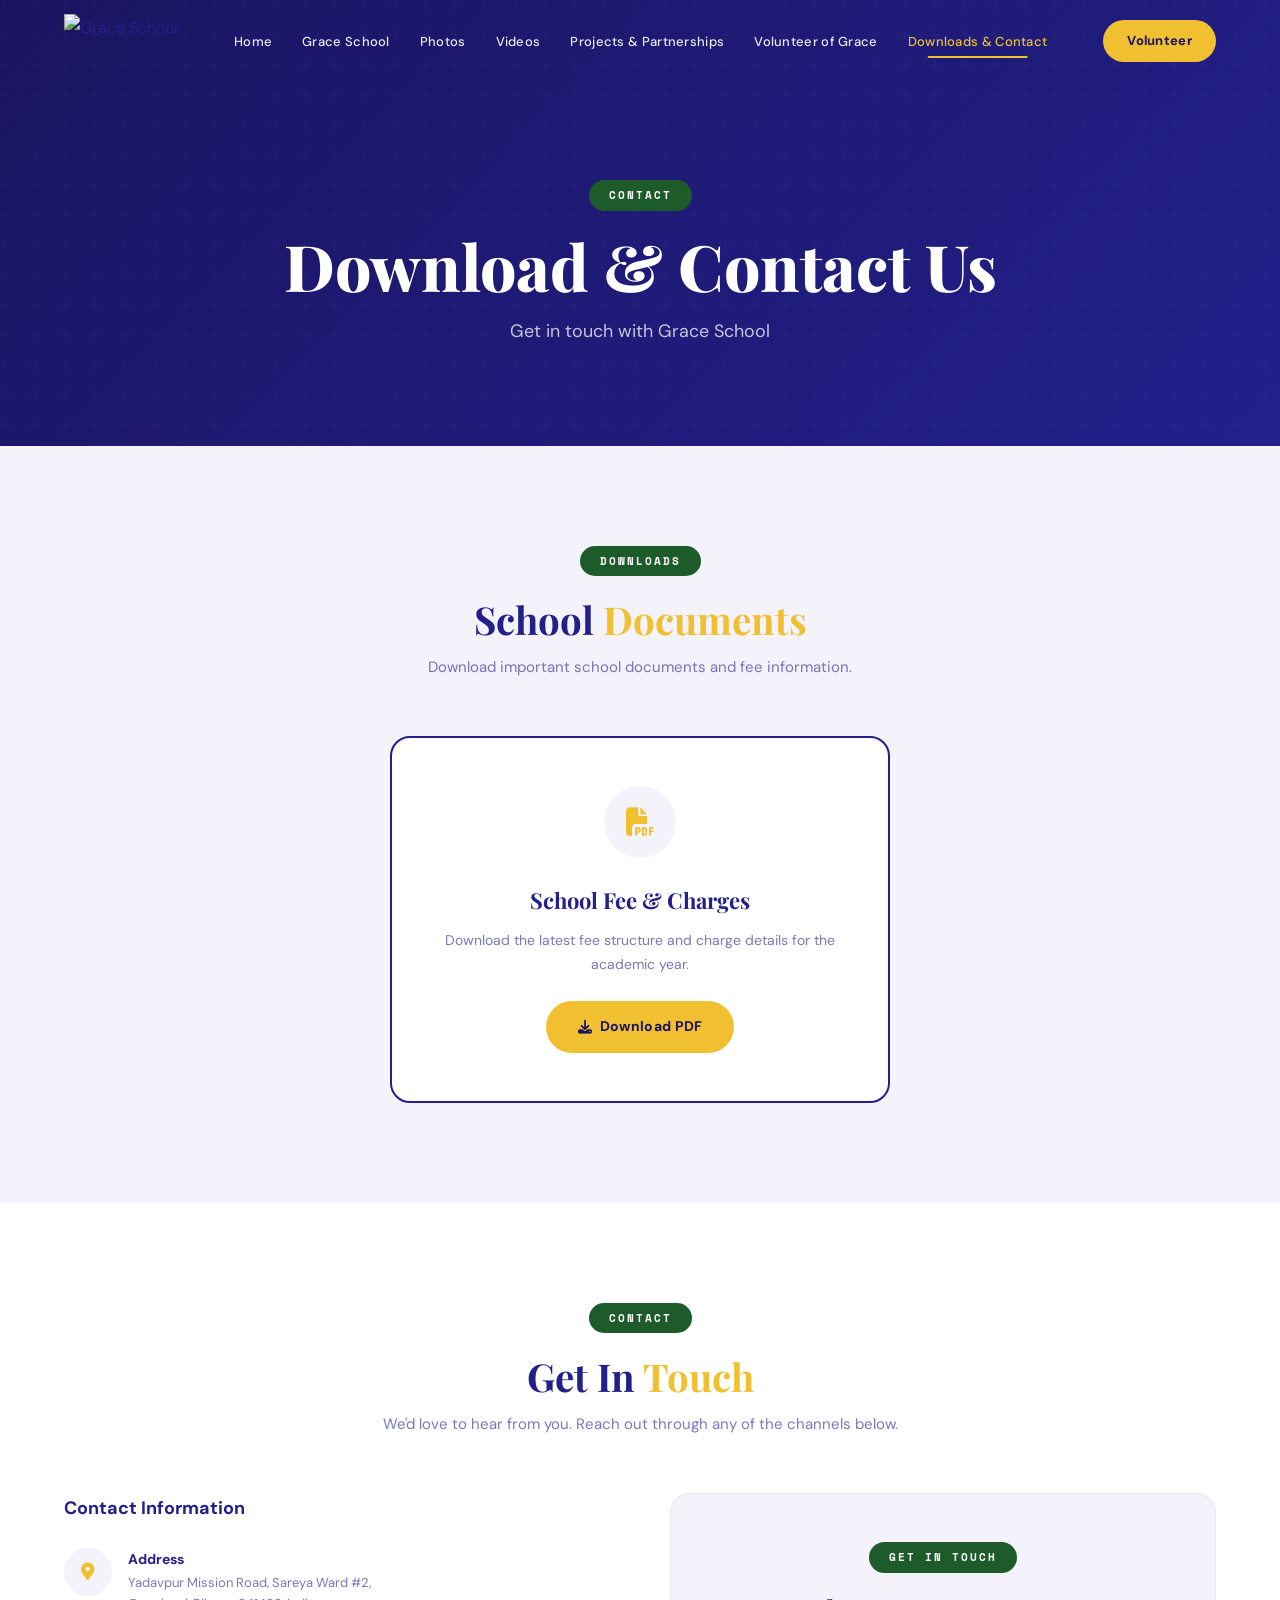
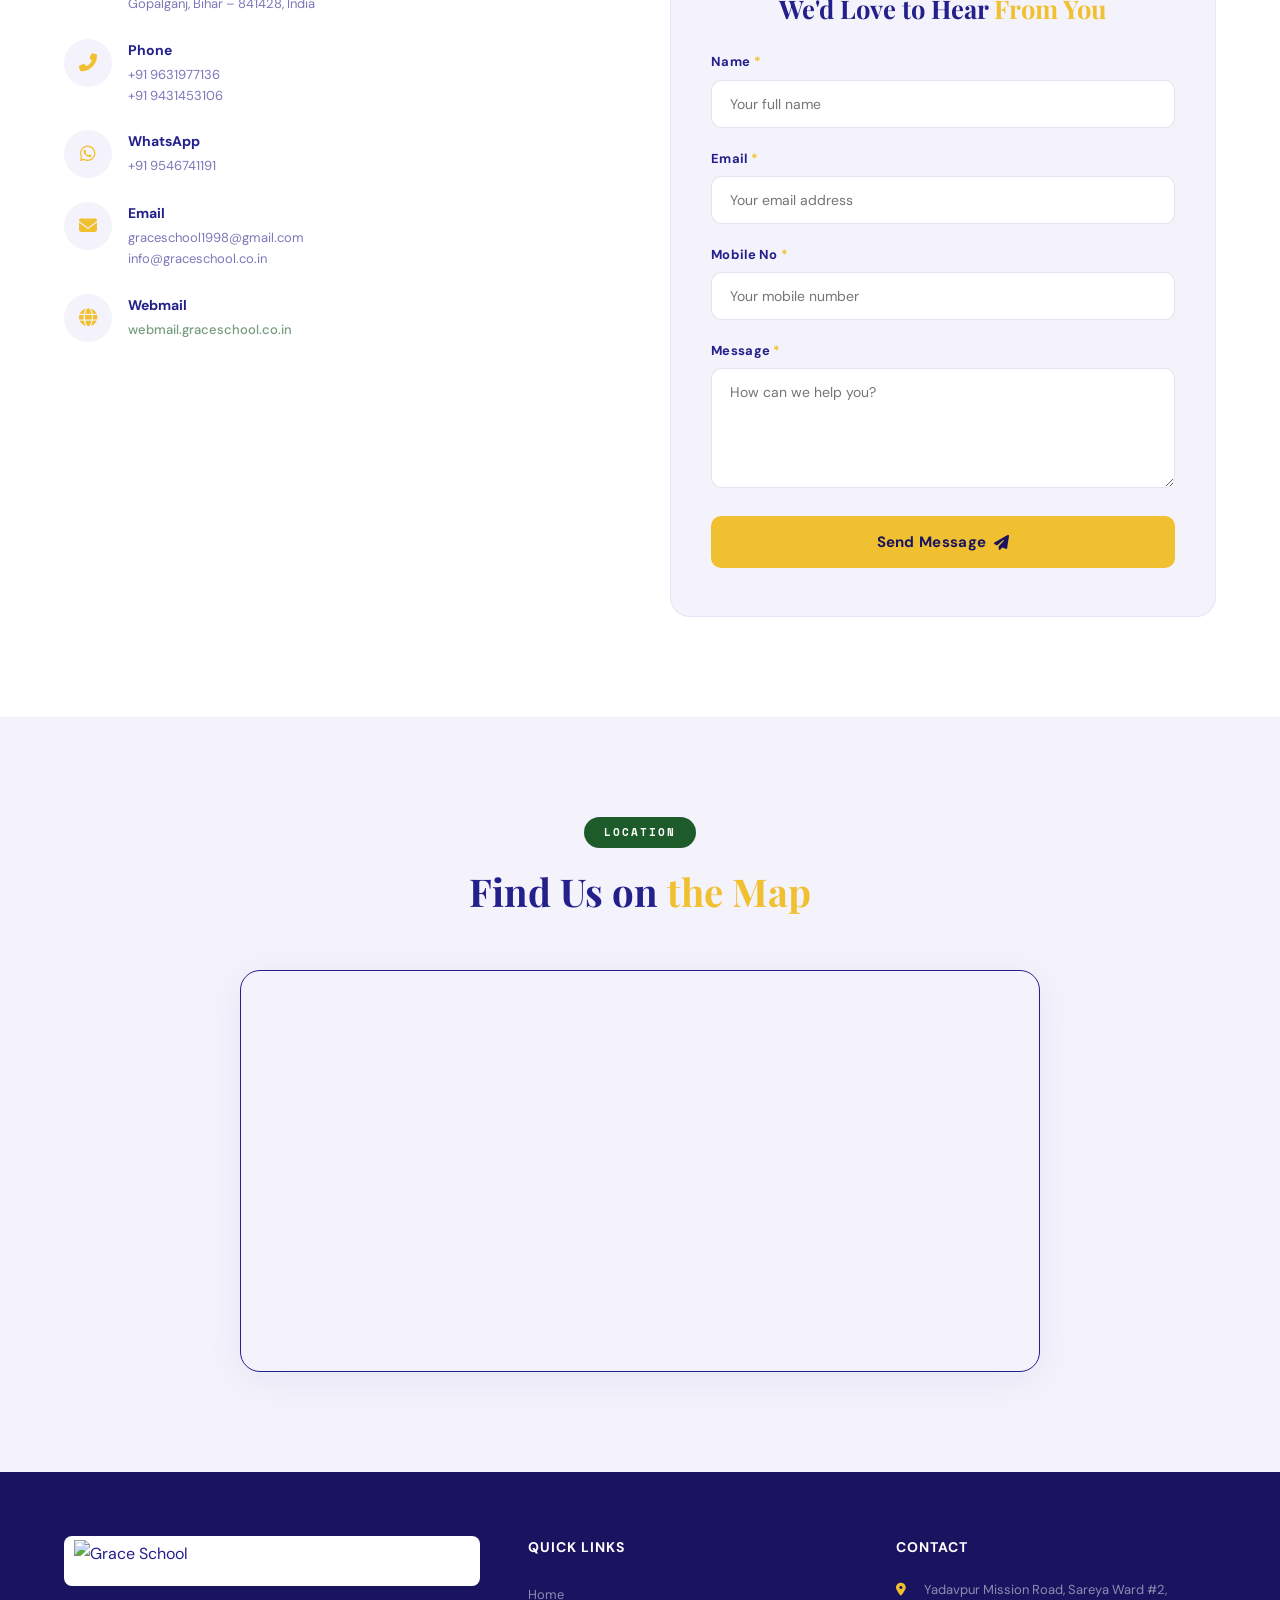
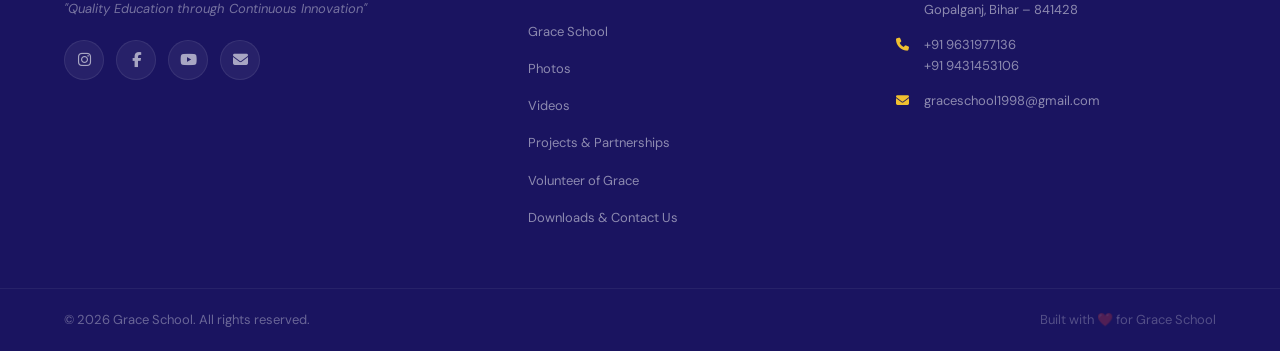
==== commit 377ca943: "Revert logo back to original JPG" ====
--- a/downloads-contact.html
+++ b/downloads-contact.html
@@ -387,7 +387,7 @@
       <div class="rr-header-inner">
         <div class="rr-logo">
           <a href="index.html">
-            <img src="images/grace-logo-2.png?v=2" alt="Grace School">
+            <img src="https://www.graceschool.co.in/assets/img/gracemobileLogo.jpg?v=2" alt="Grace School">
           </a>
         </div>
         <nav class="rr-nav" id="mainNav">
@@ -543,7 +543,7 @@
     <div class="rr-container">
       <div class="rr-footer-grid">
         <div class="rr-footer-col rr-footer-brand">
-          <img src="images/grace-logo-2.png?v=2" alt="Grace School" class="rr-footer-logo">
+          <img src="https://www.graceschool.co.in/assets/img/gracemobileLogo.jpg?v=2" alt="Grace School" class="rr-footer-logo">
           <p class="rr-footer-tagline">"Quality Education through Continuous Innovation"</p>
           <div class="rr-footer-social">
             <a href="https://instagram.com" target="_blank" aria-label="Instagram"><i class="fab fa-instagram"></i></a>
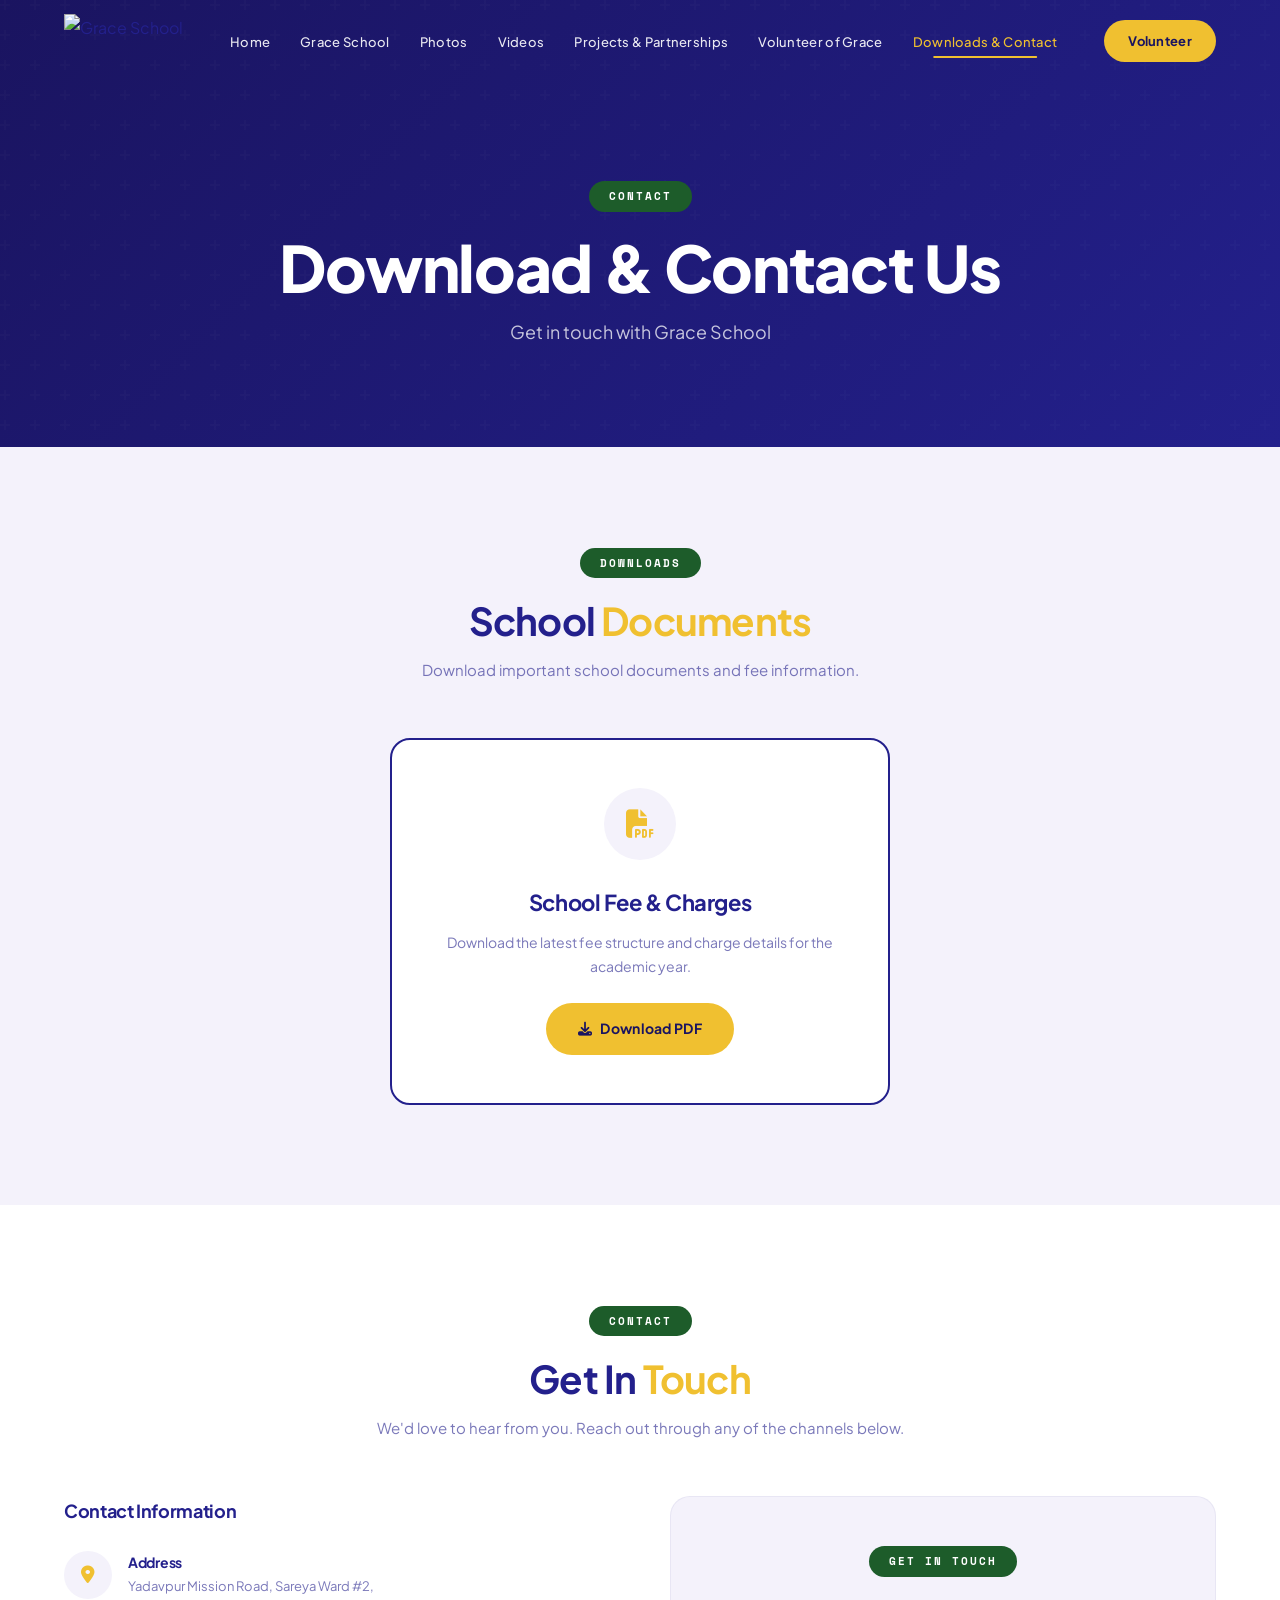
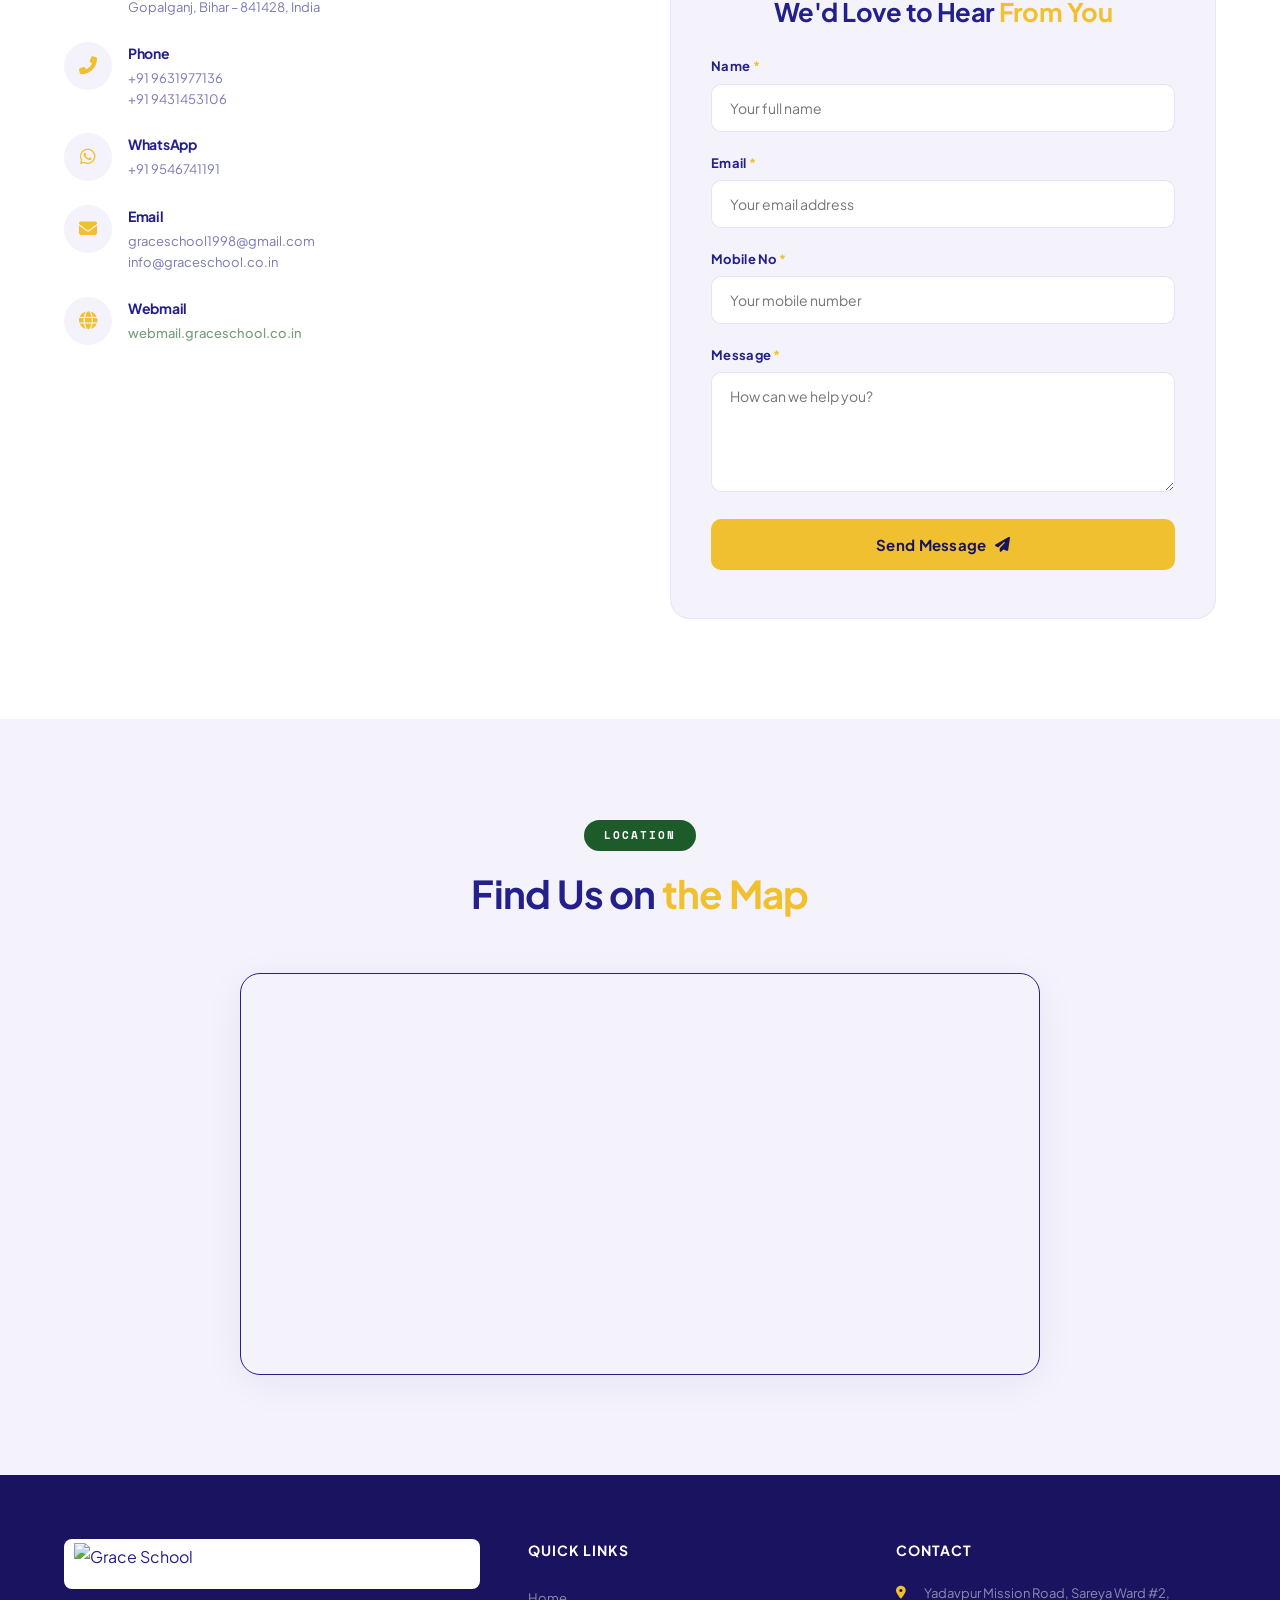
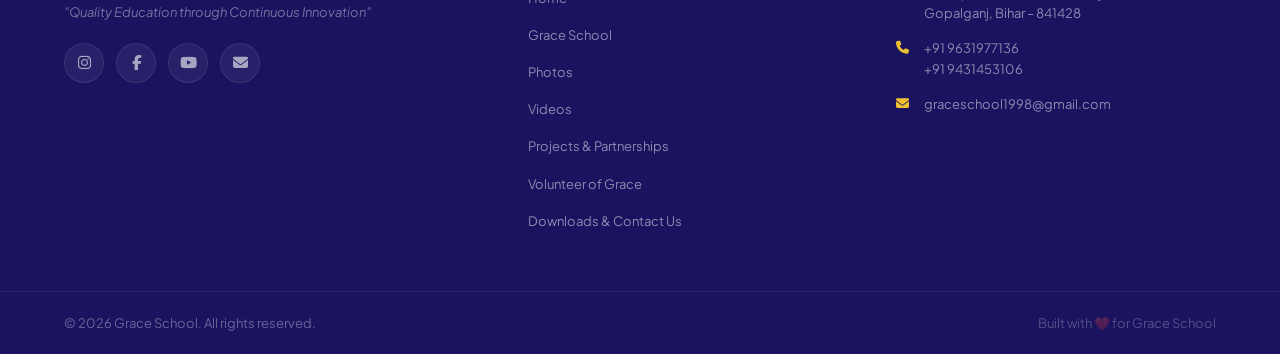
==== commit f4bbc0c9: "Switch to Plus Jakarta Sans for all text, Space Mono for accent labels only" ====
--- a/downloads-contact.html
+++ b/downloads-contact.html
@@ -9,7 +9,7 @@
   <meta name="description" content="Grace School – Rooted & Rising. Quality education rooted in faith, hope, and love — Gopalganj, Bihar, since 1998.">
   <link rel="preconnect" href="https://fonts.googleapis.com">
   <link rel="preconnect" href="https://fonts.gstatic.com" crossorigin>
-  <link href="https://fonts.googleapis.com/css2?family=DM+Sans:ital,wght@0,400;0,500;0,600;0,700;1,400;1,500&family=Playfair+Display:ital,wght@0,600;0,700;0,800;1,600;1,700&family=Space+Mono:wght@400;700&display=swap" rel="stylesheet">
+  <link href="https://fonts.googleapis.com/css2?family=Plus+Jakarta+Sans:ital,wght@0,400;0,500;0,600;0,700;0,800&family=Space+Mono&display=swap" rel="stylesheet">
   <link rel="stylesheet" href="https://cdnjs.cloudflare.com/ajax/libs/font-awesome/6.5.0/css/all.min.css">
   <link rel="stylesheet" href="css/grace.css">
   <link rel="icon" href="https://www.graceschool.co.in/assets/img/cropped-Grace-School-Side-Logo.jpg">
@@ -23,8 +23,8 @@
       --rr-gold: #F0C030;
       --rr-tint: #F4F2FB;
       --rr-white: #FFFFFF;
-      --rr-font-display: 'Playfair Display', Georgia, serif;
-      --rr-font-body: 'DM Sans', Helvetica, Arial, sans-serif;
+      --rr-font-display: 'Plus Jakarta Sans', sans-serif;
+      --rr-font-body: 'Plus Jakarta Sans', sans-serif;
       --rr-font-mono: 'Space Mono', 'Courier New', monospace;
       --rr-radius: 20px;
       --rr-radius-pill: 100px;
--- a/css/grace.css
+++ b/css/grace.css
@@ -19,7 +19,7 @@
    0. GOOGLE FONTS IMPORT
    ============================================================ */
 
-@import url('https://fonts.googleapis.com/css2?family=Playfair+Display:ital,wght@0,400;0,500;0,600;0,700;0,800;0,900;1,400;1,500;1,600;1,700;1,800;1,900&family=DM+Sans:ital,wght@0,300;0,400;0,500;0,600;0,700;0,800;1,400;1,500;1,600;1,700&family=Space+Mono:ital,wght@0,400;0,700;1,400;1,700&display=swap');
+@import url('https://fonts.googleapis.com/css2?family=Plus+Jakarta+Sans:ital,wght@0,400;0,500;0,600;0,700;0,800&family=Space+Mono&display=swap');
 
 /* ============================================================
    1. CSS RESET
@@ -47,8 +47,8 @@
   --white: #FFFFFF;
 
   /* === Typography === */
-  --font-display: 'Playfair Display', serif;
-  --font-body: 'DM Sans', sans-serif;
+  --font-display: 'Plus Jakarta Sans', sans-serif;
+  --font-body: 'Plus Jakarta Sans', sans-serif;
   --font-mono: 'Space Mono', monospace;
 
   /* === Spacing === */
@@ -88,6 +88,18 @@
   -webkit-font-smoothing: antialiased;
   -moz-osx-font-smoothing: grayscale;
 }
+
+h1, h2, h3, h4, h5, h6,
+.rr-hero-title,
+.rr-section-title,
+.rr-card-title,
+.rr-page-title {
+  letter-spacing: -0.02em;
+}
+
+h1 { font-weight: 800; }
+h2 { font-weight: 700; }
+h3 { font-weight: 600; }
 
 .site-wrapper {
   overflow: hidden;
